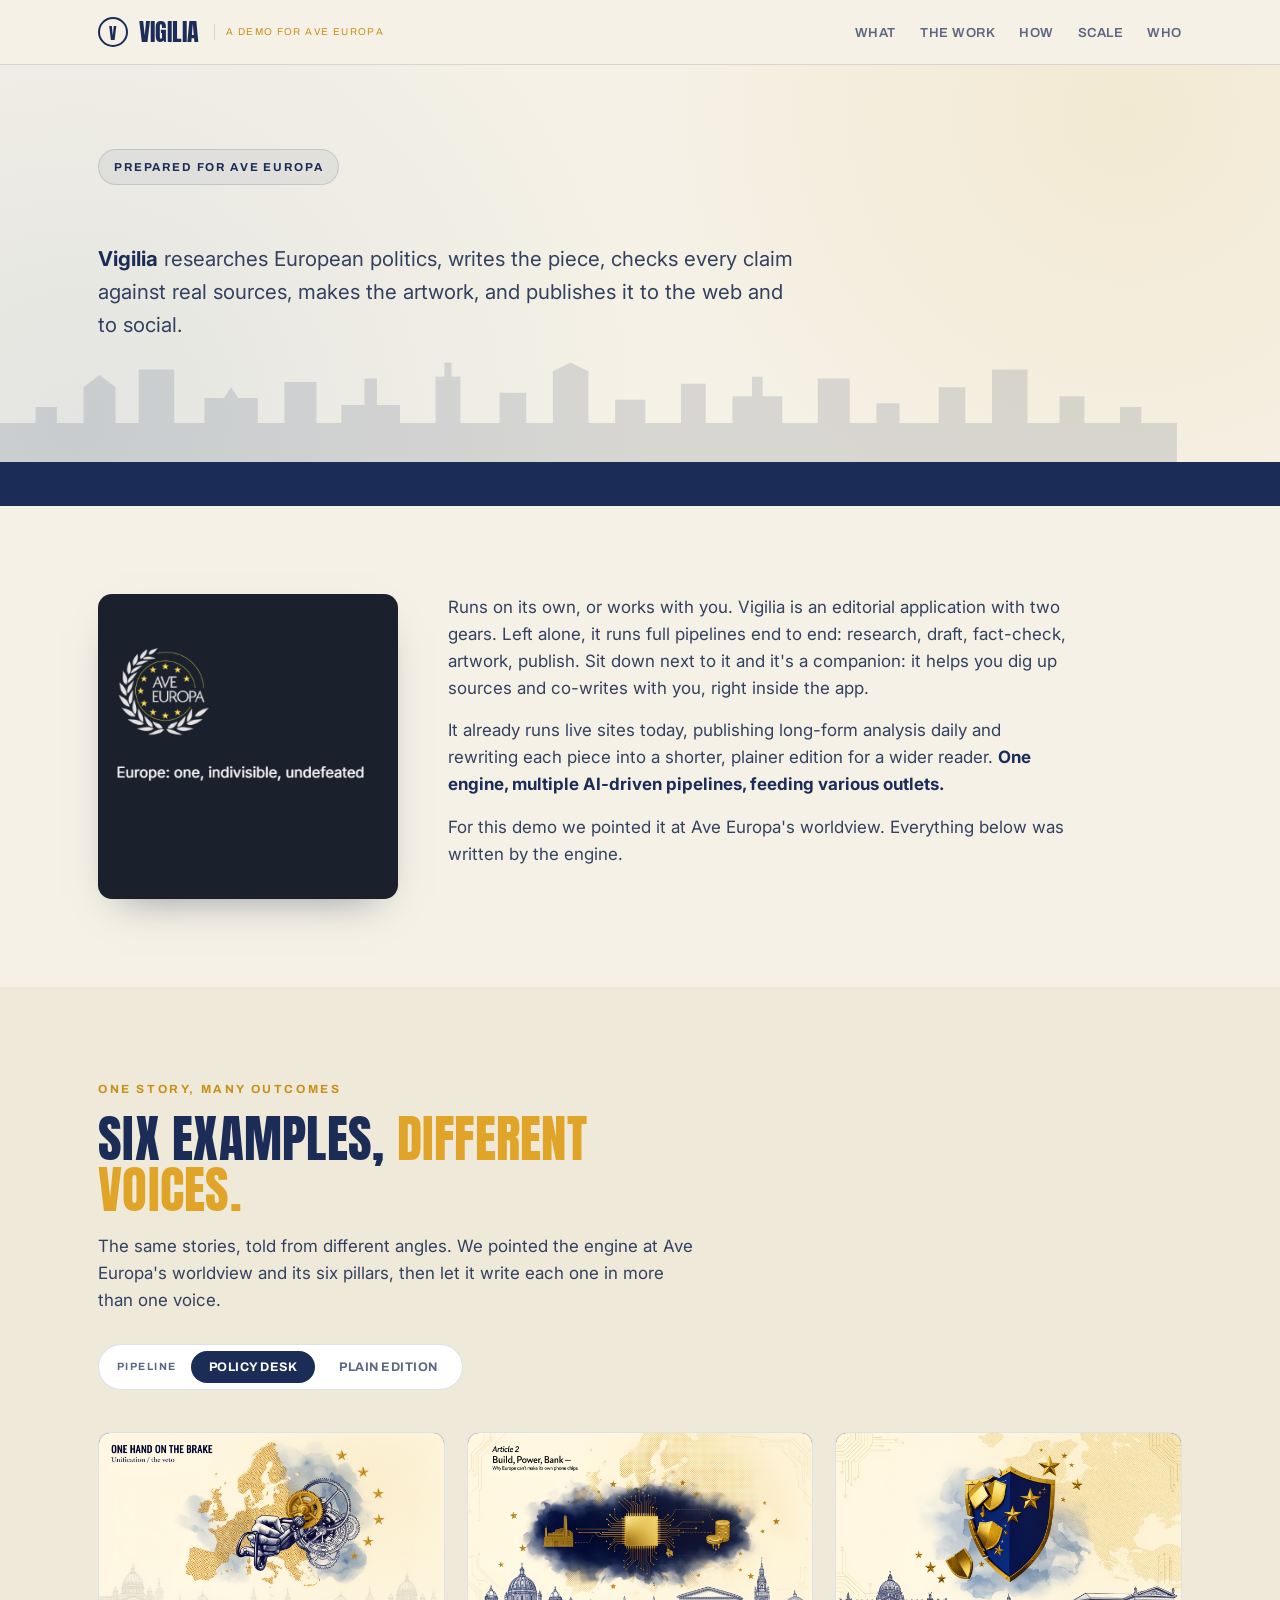
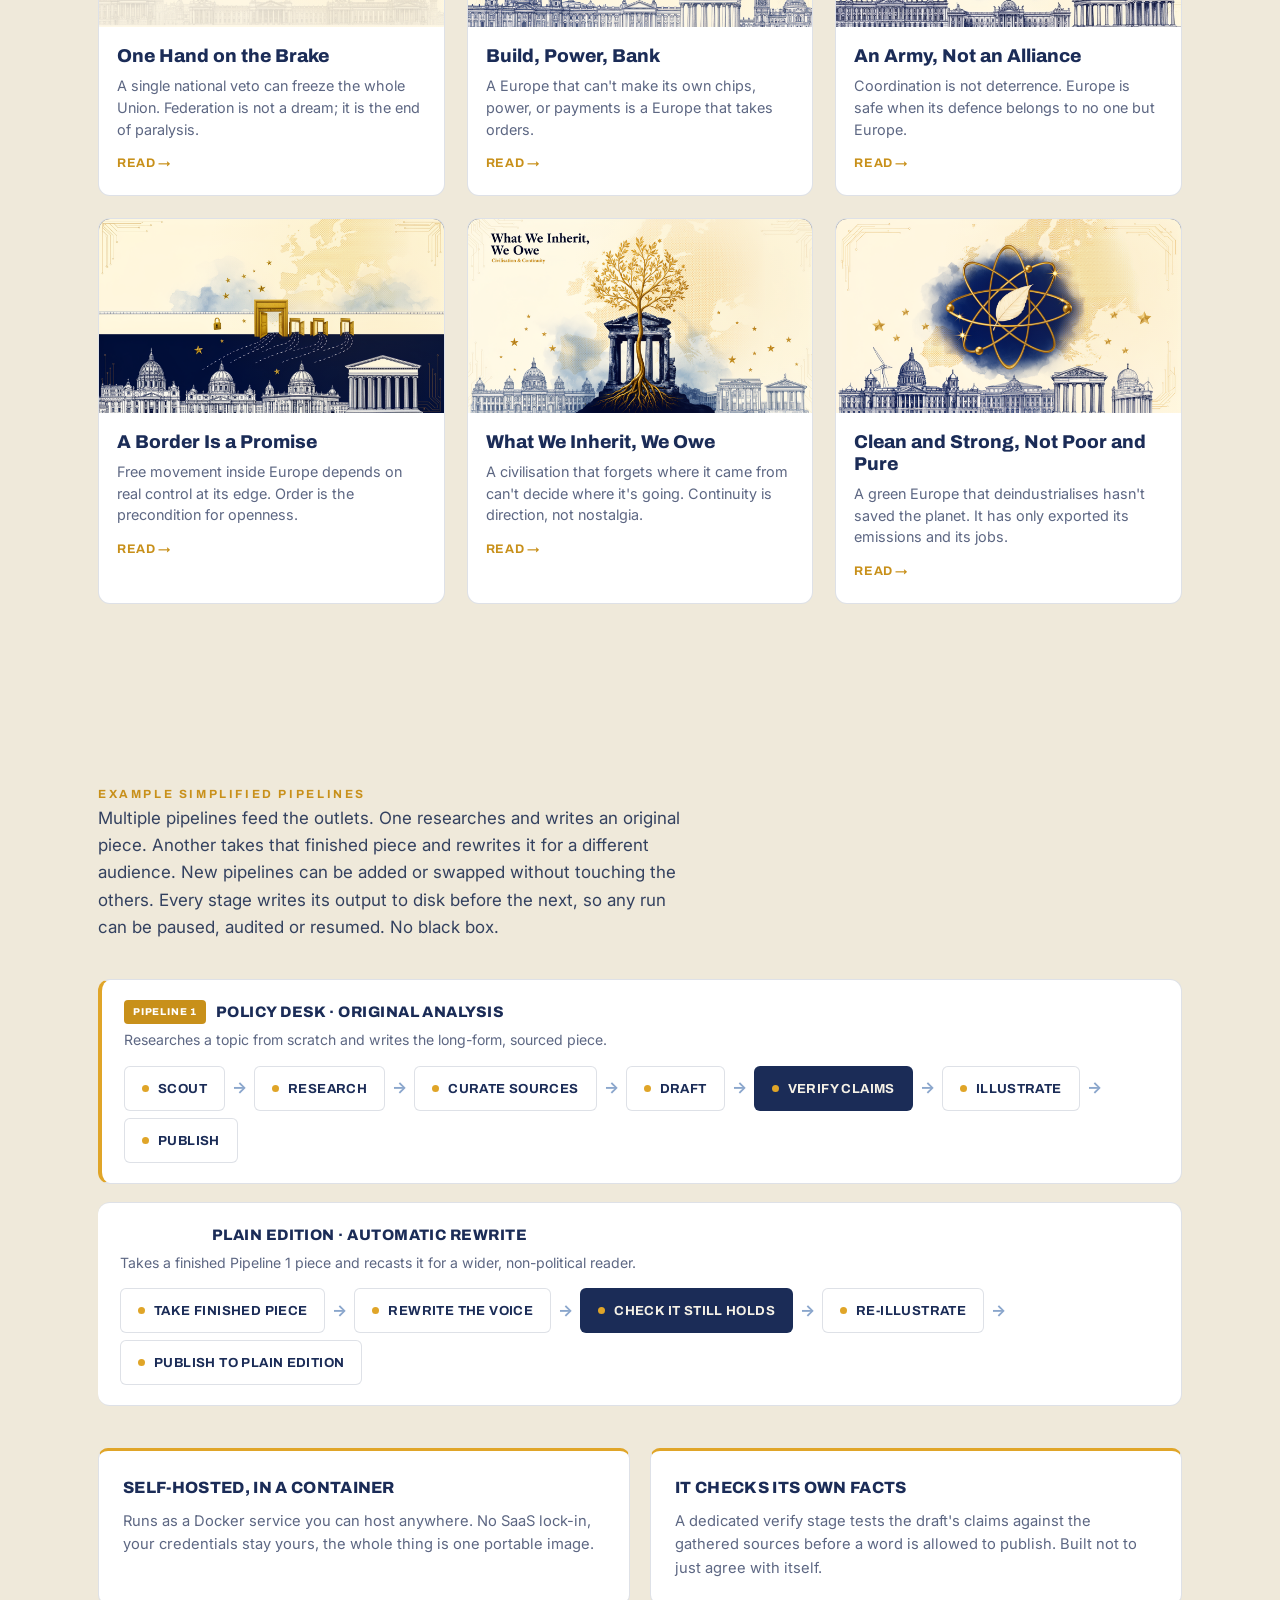
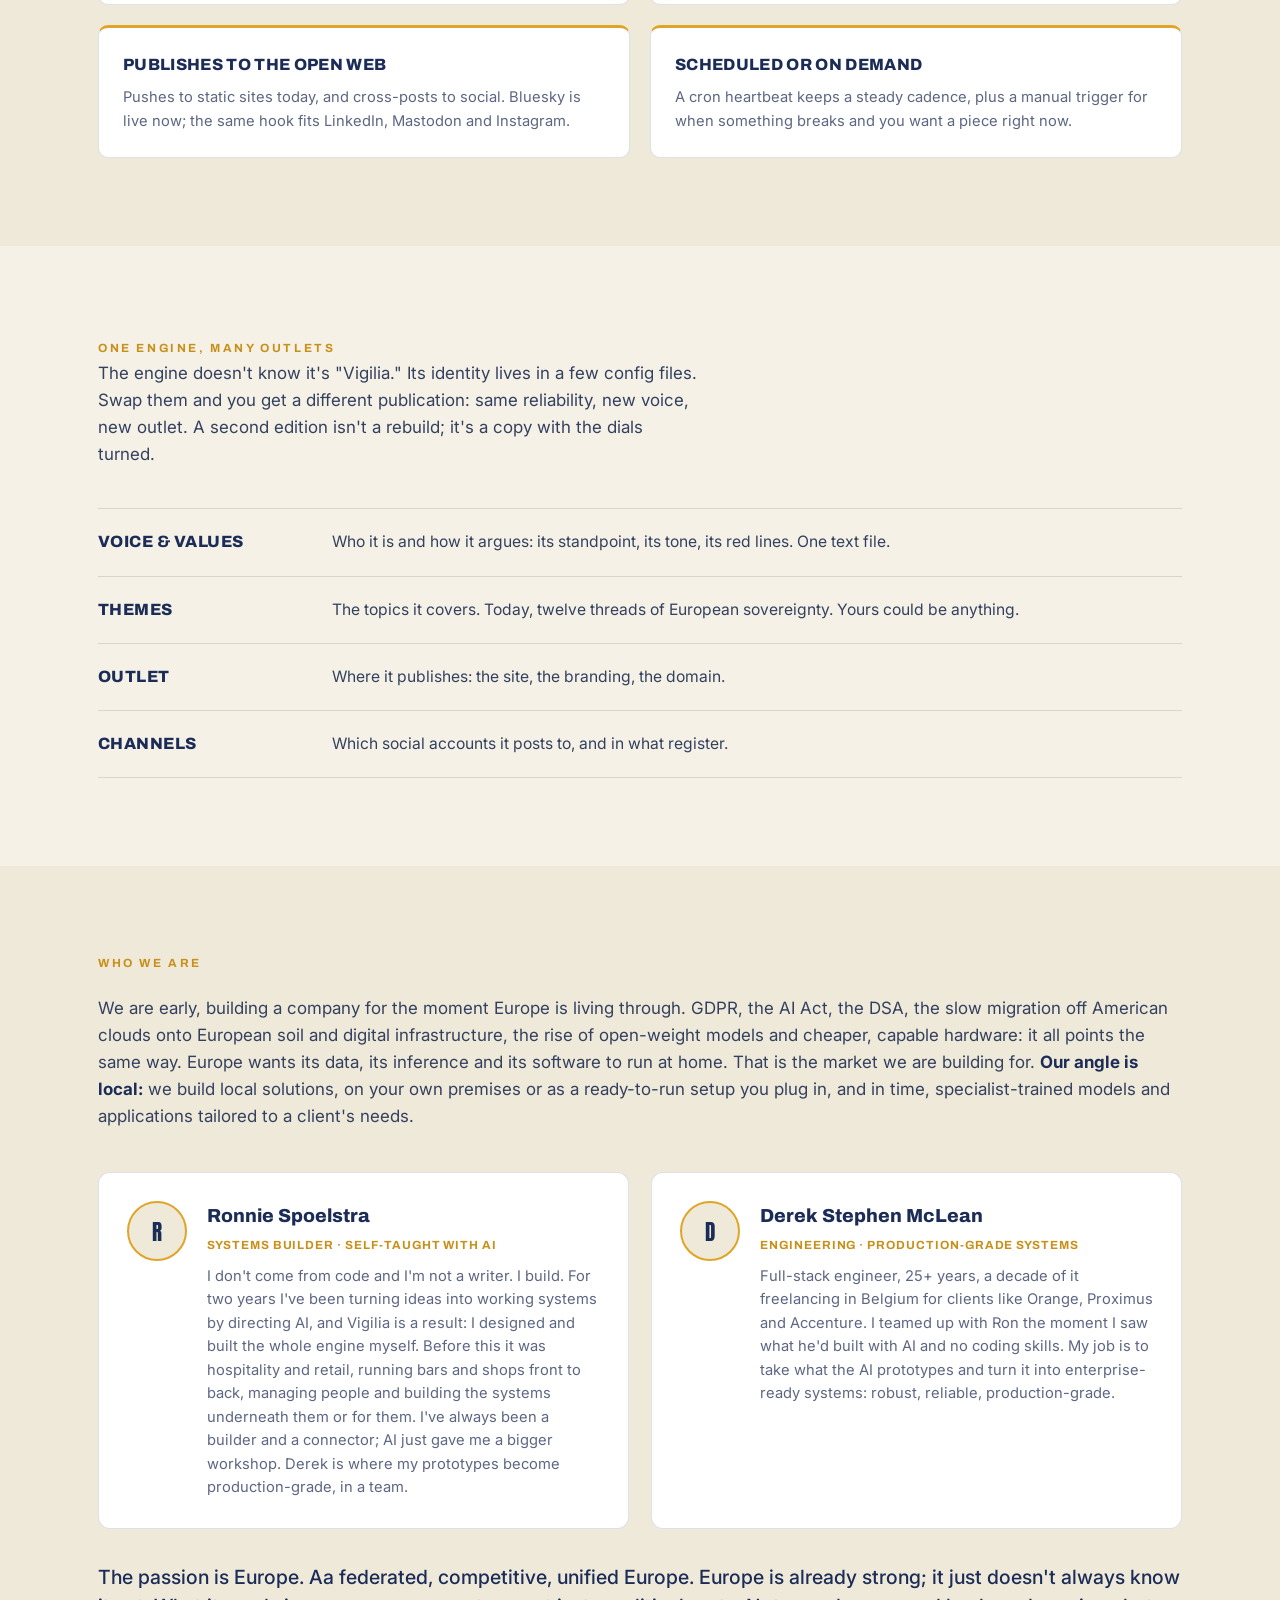
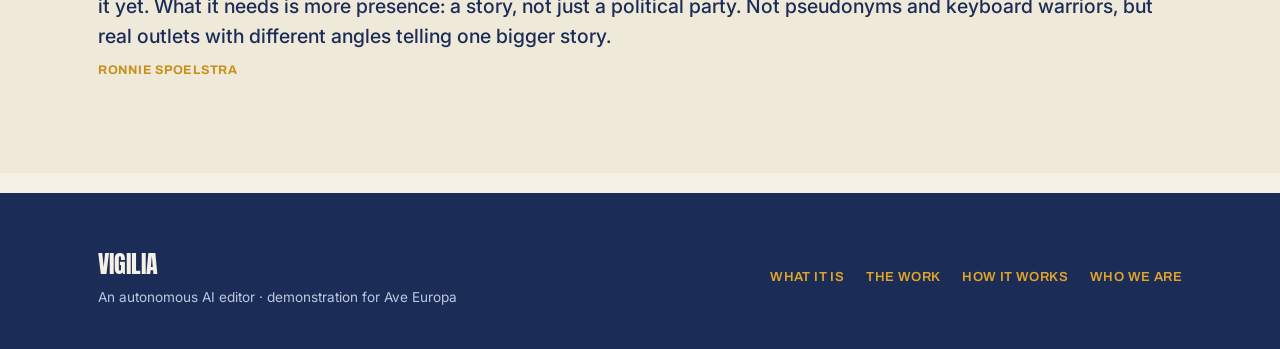
==== index.html @ d676be80 "Add Vigilia demo site for Ave Europa Static showcase: landing page plus 12 article pages (Policy and" ====
<!DOCTYPE html>
<html lang="en">
<head>
<meta charset="UTF-8" />
<meta name="viewport" content="width=device-width, initial-scale=1.0" />
<title>Vigilia · an AI editor that checks itself · for Ave Europa</title>
<meta name="description" content="Vigilia is an autonomous AI editor: it researches, verifies its facts against real sources, writes, illustrates and publishes, every day, without a hand on the wheel. A demonstration for Ave Europa." />
<link rel="preconnect" href="https://fonts.googleapis.com">
<link rel="preconnect" href="https://fonts.gstatic.com" crossorigin>
<link href="https://fonts.googleapis.com/css2?family=Anton&family=Archivo:wght@500;600;700;800;900&family=Inter:wght@400;500;600;700&display=swap" rel="stylesheet">
<style>
  :root{
    --cream:#f5f1e6;
    --cream-2:#efe9da;
    --navy:#1b2c57;        /* Ave deep blue */
    --navy-2:#142244;
    --gold:#e0a528;        /* Ave gold */
    --gold-2:#c8901a;
    --wash:#8aa6cc;        /* watercolour blue */
    --ink:#1b2c57;
    --muted:#5d6783;
    --line:rgba(27,44,87,.14);
    --display:"Anton","Arial Narrow",Impact,sans-serif;
    --cond:"Archivo",-apple-system,"Segoe UI",sans-serif;
    --sans:"Inter",-apple-system,BlinkMacSystemFont,"Segoe UI",Roboto,Arial,sans-serif;
  }
  *{box-sizing:border-box;margin:0;padding:0}
  html{scroll-behavior:smooth}
  body{font-family:var(--sans);color:var(--ink);background:var(--cream);line-height:1.6;-webkit-font-smoothing:antialiased;overflow-x:hidden}
  a{color:inherit}
  .wrap{max-width:1140px;margin:0 auto;padding:0 28px}
  .muted{color:var(--muted)}
  .gold{color:var(--gold)}
  .eyebrow{font-family:var(--cond);font-weight:700;font-size:.74rem;letter-spacing:.22em;text-transform:uppercase;color:var(--gold-2)}
  .disp{font-family:var(--display);text-transform:uppercase;letter-spacing:.005em;font-weight:400;line-height:.95}

  /* star bullet */
  .star{display:inline-block;width:1em;height:1em;color:var(--gold)}

  /* ---------- top bar ---------- */
  header.bar{position:sticky;top:0;z-index:50;background:rgba(245,241,230,.9);backdrop-filter:blur(8px);border-bottom:1px solid var(--line)}
  .bar .wrap{display:flex;align-items:center;justify-content:space-between;height:64px}
  .brand{display:flex;align-items:center;gap:11px}
  .brand .mark{width:30px;height:30px;border-radius:50%;border:2px solid var(--navy);display:grid;place-items:center;color:var(--navy);font-family:var(--display);font-size:1rem;padding-top:2px}
  .brand .name{font-family:var(--display);font-size:1.5rem;color:var(--navy);line-height:1}
  .brand .for{font-family:var(--cond);font-size:.62rem;letter-spacing:.14em;text-transform:uppercase;color:var(--gold-2);border-left:1px solid var(--line);padding-left:11px;margin-left:4px}
  .bar nav{display:flex;gap:24px;font-family:var(--cond);font-weight:600;font-size:.82rem;letter-spacing:.04em;text-transform:uppercase}
  .bar nav a{color:var(--navy);opacity:.7;text-decoration:none}
  .bar nav a:hover{opacity:1;color:var(--gold-2)}
  @media(max-width:760px){.bar nav{display:none}}

  /* ---------- hero ---------- */
  .hero{position:relative;overflow:hidden;background:
     radial-gradient(circle at 88% 12%,rgba(224,165,40,.10),transparent 40%),
     radial-gradient(circle at 6% 90%,rgba(138,166,204,.16),transparent 46%),
     var(--cream)}
  .hero .wrap{position:relative;z-index:3;padding:84px 28px 120px}
  .hero .kicker{display:inline-flex;align-items:center;gap:10px;font-family:var(--cond);font-weight:700;font-size:.72rem;letter-spacing:.16em;text-transform:uppercase;color:var(--navy);background:rgba(27,44,87,.06);border:1px solid var(--line);padding:8px 15px;border-radius:100px;margin-bottom:30px}
  .hero h1{font-family:var(--display);text-transform:uppercase;font-size:clamp(2.9rem,8vw,6rem);line-height:.92;color:var(--navy);max-width:15ch}
  .hero h1 .hl{color:var(--gold);position:relative}
  .hero .sub{margin-top:28px;font-size:clamp(1.05rem,1.7vw,1.28rem);max-width:54ch;color:#33415f;font-weight:400}
  .hero .sub b{font-weight:700;color:var(--navy)}
  .hero .cta{margin-top:36px;display:flex;gap:14px;flex-wrap:wrap}
  /* hero logo split */
  .herogrid{display:grid;grid-template-columns:300px 1fr;gap:50px;align-items:center}
  .herologo{background:var(--navy-2);border-radius:18px;padding:40px;display:grid;place-items:center;min-height:240px;box-shadow:0 18px 40px -22px rgba(20,34,68,.55)}
  .herologo img{width:200px;max-width:100%;height:auto;display:block}
  .herologo.noimg img{display:none}
  .herologo.noimg::after{content:"Drop the Ave logo at images/ave-europa-logo.png";color:#8aa6cc;font-family:var(--cond);font-weight:600;font-size:.78rem;text-align:center;line-height:1.5}
  @media(max-width:820px){
    .herogrid{grid-template-columns:1fr;gap:28px;justify-items:start}
    .herologo{width:100%;max-width:260px;min-height:auto;padding:30px}
    .hero .wrap{padding:50px 28px 84px}
  }
  @media(max-width:760px){section.block{padding:60px 0}}
  .btn{display:inline-flex;align-items:center;gap:9px;padding:14px 24px;border-radius:6px;font-family:var(--cond);font-weight:700;letter-spacing:.03em;text-transform:uppercase;font-size:.84rem;text-decoration:none;transition:transform .15s ease,box-shadow .15s ease}
  .btn:hover{transform:translateY(-2px)}
  .btn.primary{background:var(--navy);color:var(--cream);box-shadow:0 12px 28px -12px rgba(27,44,87,.6)}
  .btn.gold{background:var(--gold);color:var(--navy);box-shadow:0 12px 28px -12px rgba(224,165,40,.7)}

  /* hero decorative stars */
  .stars{position:absolute;top:90px;right:6%;z-index:2;width:min(40vw,420px);opacity:.9;pointer-events:none}
  @media(max-width:760px){.stars{opacity:.35;top:auto;bottom:120px;right:-10%}}
  /* skyline strip */
  .skyline{position:absolute;left:0;right:0;bottom:0;z-index:1;width:100%;height:140px;color:var(--navy);opacity:.13}
  .skyline svg{width:100%;height:100%}

  /* ---------- stat ribbon ---------- */
  .ribbon{background:var(--navy);color:var(--cream)}
  .ribbon .wrap{display:grid;grid-template-columns:repeat(5,1fr);gap:8px;padding:32px 28px}
  .stat .n{font-family:var(--display);font-size:clamp(2rem,4.4vw,3rem);color:var(--gold);line-height:1}
  .stat .l{font-family:var(--cond);font-weight:600;font-size:.74rem;letter-spacing:.05em;text-transform:uppercase;color:#bcc8e0;margin-top:8px}
  @media(max-width:760px){.ribbon .wrap{grid-template-columns:repeat(2,1fr);gap:24px 8px}}

  /* ---------- sections ---------- */
  section.block{padding:88px 0}
  .alt{background:var(--cream-2)}
  .lead{max-width:60ch}
  .lead h2{font-family:var(--display);text-transform:uppercase;font-size:clamp(2.1rem,4.4vw,3.2rem);line-height:.98;color:var(--navy);margin:14px 0 18px}
  .lead h2 .hl{color:var(--gold)}
  .lead p{font-size:1.06rem;color:#33415f}
  .lead p + p{margin-top:15px}
  .lead b{color:var(--navy)}
  /* what-it-is logo split */
  .whatgrid{display:grid;grid-template-columns:300px 1fr;gap:50px;align-items:start}
  .whatgrid .lead{max-width:62ch}
  .whatlogo img{width:100%;max-width:300px;border-radius:14px;display:block;box-shadow:0 18px 40px -22px rgba(20,34,68,.5)}
  @media(max-width:820px){
    .whatgrid{grid-template-columns:1fr;gap:30px}
    .whatlogo img{max-width:240px}
  }

  /* ---------- gallery ---------- */
  .grid{display:grid;grid-template-columns:repeat(3,1fr);gap:22px;margin-top:42px}
  @media(max-width:880px){.grid{grid-template-columns:repeat(2,1fr)}}
  @media(max-width:560px){.grid{grid-template-columns:1fr}}
  .card{background:#fff;border:1px solid var(--line);border-radius:12px;overflow:hidden;text-decoration:none;color:inherit;display:flex;flex-direction:column;transition:transform .18s ease,box-shadow .18s ease}
  .card:hover{transform:translateY(-4px);box-shadow:0 20px 42px -24px rgba(27,44,87,.55)}
  .card .ph{aspect-ratio:16/9;background:var(--navy) center/cover no-repeat;position:relative}
  .card .tag{position:absolute;left:12px;top:12px;background:var(--navy);color:var(--gold);font-family:var(--cond);font-size:.64rem;letter-spacing:.1em;text-transform:uppercase;font-weight:700;padding:5px 10px;border-radius:4px;border:1px solid rgba(224,165,40,.4)}
  .card .ph .num{position:absolute;right:16px;bottom:0;font-family:var(--display);font-size:4rem;line-height:1;color:rgba(224,165,40,.20)}
  .card .ph::after{content:"";position:absolute;inset:0;background:radial-gradient(circle at 78% 30%,rgba(224,165,40,.10),transparent 55%)}
  .card .body{padding:18px 18px 20px}
  .card h3{font-family:var(--cond);font-weight:800;font-size:1.16rem;line-height:1.2;margin-bottom:8px;color:var(--navy)}
  .card p{font-size:.9rem;color:var(--muted);line-height:1.5}
  .card .readlink{display:inline-block;margin-top:14px;font-family:var(--cond);font-weight:700;font-size:.78rem;letter-spacing:.05em;text-transform:uppercase;color:var(--gold-2)}
  .card:hover .readlink{color:var(--navy)}
  /* gallery mode switch */
  .modeswitch{display:inline-flex;align-items:center;gap:6px;margin-top:30px;background:#fff;border:1px solid var(--line);border-radius:100px;padding:6px}
  .modeswitch .ms-label{font-family:var(--cond);font-weight:700;font-size:.66rem;letter-spacing:.14em;text-transform:uppercase;color:var(--muted);padding:0 8px 0 12px}
  .ms-btn{border:none;background:none;cursor:pointer;padding:9px 18px;border-radius:100px;font-family:var(--cond);font-weight:700;font-size:.78rem;letter-spacing:.04em;text-transform:uppercase;color:var(--muted);transition:all .15s ease}
  .ms-btn.active{background:var(--navy);color:#fff}
  .ms-btn[data-mode="youth"].active{background:var(--blue);color:#fff}
  /* youth accent applied to cards when toggled */
  .grid.youth-mode .card .tag{background:var(--blue);color:#fff;border-color:rgba(255,255,255,.35)}
  .grid.youth-mode .card .readlink{color:var(--blue)}
  .grid.youth-mode .card .ph .num{color:rgba(43,95,179,.24)}
  .grid.youth-mode .card .ph::after{background:radial-gradient(circle at 78% 30%,rgba(43,95,179,.22),transparent 55%)}
  /* two-pipeline diagram */
  .pipes{margin-top:38px;display:grid;gap:18px}
  .prow{background:#fff;border:1px solid var(--line);border-radius:12px;padding:20px 22px}
  .prow.p1row{border-left:4px solid var(--gold)}
  .prow.p2row{border-left:4px solid var(--blue)}
  .prow .ptitle{font-family:var(--cond);font-weight:800;text-transform:uppercase;letter-spacing:.03em;font-size:.95rem;color:var(--navy);margin-bottom:5px;display:flex;align-items:center;gap:10px;flex-wrap:wrap}
  .prow .ptitle .pbadge{font-size:.62rem;letter-spacing:.08em;padding:4px 9px;border-radius:4px;color:#fff}
  .prow.p1row .pbadge{background:var(--gold-2)}
  .prow.p2row .pbadge{background:var(--blue)}
  .prow .pdesc{font-size:.88rem;color:var(--muted);margin-bottom:14px}
  .prow .pflow{display:flex;flex-wrap:wrap;gap:7px;align-items:center}

  /* ---------- voice swap ---------- */
  .swap{display:grid;grid-template-columns:1fr 1fr;margin-top:42px;border:1px solid var(--line);border-radius:14px;overflow:hidden}
  @media(max-width:760px){.swap{grid-template-columns:1fr}}
  .panel{padding:34px 30px}
  .panel.p1{background:var(--navy);color:#e7ecf7}
  .panel.p2{background:#fff}
  .panel .badge{display:inline-block;font-family:var(--cond);font-weight:700;font-size:.68rem;letter-spacing:.12em;text-transform:uppercase;padding:5px 11px;border-radius:4px;margin-bottom:16px}
  .panel.p1 .badge{background:var(--gold);color:var(--navy)}
  .panel.p2 .badge{background:var(--navy);color:var(--gold)}
  .panel h4{font-family:var(--cond);font-weight:800;font-size:1.3rem;line-height:1.15;margin-bottom:14px}
  .panel.p1 h4{color:#fff}
  .panel.p2 h4{color:var(--navy)}
  .panel .ex{font-size:.96rem;line-height:1.62}
  .panel.p2 .ex{color:#33415f}
  .swap-note{text-align:center;margin-top:18px;font-family:var(--cond);font-weight:600;font-size:.95rem;color:var(--muted)}
  .swap-note b{color:var(--navy)}

  /* ---------- pipeline + tech ---------- */
  .pipe{display:flex;flex-wrap:wrap;gap:9px;margin-top:38px;align-items:center}
  .step{display:flex;align-items:center;gap:9px;background:#fff;border:1px solid var(--line);border-radius:6px;padding:11px 17px;font-family:var(--cond);font-weight:700;font-size:.82rem;letter-spacing:.03em;text-transform:uppercase;color:var(--navy)}
  .step .dot{width:7px;height:7px;border-radius:50%;background:var(--gold)}
  .step.key{background:var(--navy);color:var(--cream)}
  .step.key .dot{background:var(--gold)}
  .arrow{color:var(--wash);font-weight:700}
  .techgrid{display:grid;grid-template-columns:repeat(2,1fr);gap:20px;margin-top:42px}
  @media(max-width:760px){.techgrid{grid-template-columns:1fr}}
  .tech{background:#fff;border:1px solid var(--line);border-radius:10px;padding:24px;border-top:3px solid var(--gold)}
  .tech h4{font-family:var(--cond);font-weight:800;font-size:1.02rem;margin-bottom:8px;color:var(--navy);text-transform:uppercase;letter-spacing:.02em}
  .tech p{font-size:.92rem;color:var(--muted)}

  /* ---------- scalability ---------- */
  .scale-rows{margin-top:40px;border-top:1px solid var(--line)}
  .srow{display:grid;grid-template-columns:210px 1fr;gap:24px;padding:20px 0;border-bottom:1px solid var(--line);align-items:baseline}
  @media(max-width:640px){.srow{grid-template-columns:1fr;gap:5px}}
  .srow .k{font-family:var(--cond);font-weight:800;text-transform:uppercase;letter-spacing:.03em;font-size:1.02rem;color:var(--navy)}
  .srow .v{color:#33415f;font-size:.98rem}
  .imagine{margin-top:46px;background:var(--navy);color:var(--cream);border-radius:14px;padding:48px 42px;position:relative;overflow:hidden}
  .imagine .stars2{position:absolute;right:30px;top:28px;opacity:.5}
  .imagine .eyebrow{color:var(--gold)}
  .imagine h3{font-family:var(--display);text-transform:uppercase;font-size:clamp(1.7rem,3.4vw,2.5rem);line-height:.98;margin:12px 0 16px;max-width:20ch;position:relative;z-index:2}
  .imagine h3 .hl{color:var(--gold)}
  .imagine p{color:#cdd6ea;max-width:62ch;position:relative;z-index:2;font-size:1.04rem}

  /* ---------- team ---------- */
  .team{display:grid;grid-template-columns:1fr 1fr;gap:22px;margin-top:42px}
  @media(max-width:680px){.team{grid-template-columns:1fr}}
  .member{background:#fff;border:1px solid var(--line);border-radius:12px;padding:28px;display:flex;gap:20px;align-items:flex-start}
  .member .av{flex:0 0 60px;width:60px;height:60px;border-radius:50%;background:var(--cream-2);border:2px solid var(--gold);display:grid;place-items:center;font-family:var(--display);color:var(--navy);font-size:1.3rem;padding-top:3px}
  .member h4{font-family:var(--cond);font-weight:800;font-size:1.18rem;color:var(--navy)}
  .member .role{font-family:var(--cond);font-weight:700;font-size:.74rem;letter-spacing:.08em;text-transform:uppercase;color:var(--gold-2);margin:4px 0 10px}
  .member p{font-size:.92rem;color:var(--muted)}
  .member .langs{margin-top:12px;display:flex;flex-wrap:wrap;gap:6px}
  .member .langs span{font-family:var(--cond);font-weight:700;font-size:.62rem;letter-spacing:.08em;text-transform:uppercase;color:var(--gold-2);background:rgba(224,165,40,.12);border:1px solid rgba(224,165,40,.32);padding:3px 8px;border-radius:4px;cursor:default}
  .todo{outline:2px dashed var(--gold-2);outline-offset:4px;background:rgba(224,165,40,.08)}
  .todo-tag{display:inline-block;font-family:var(--cond);font-size:.64rem;font-weight:700;letter-spacing:.08em;text-transform:uppercase;color:#8a6d12;background:rgba(224,165,40,.28);padding:2px 8px;border-radius:4px;margin-bottom:8px}

  .vision{margin-top:46px;max-width:64ch}
  .vision h3{font-family:var(--cond);font-weight:800;text-transform:uppercase;letter-spacing:.02em;font-size:1.4rem;color:var(--navy);margin-bottom:14px}
  .vision p{color:#33415f;font-size:1.05rem}
  .vision p + p{margin-top:14px}
  .vision b{color:var(--navy)}
  .drive{margin:30px 0 0;padding:4px 0;max-width:none}
  .drive p{font-size:1.22rem;line-height:1.5;color:var(--navy);font-weight:500}
  .drive cite{display:block;margin-top:10px;font-family:var(--cond);font-weight:700;font-size:.78rem;letter-spacing:.06em;text-transform:uppercase;color:var(--gold-2);font-style:normal}

  /* ---------- footer ---------- */
  footer{background:var(--navy);color:#bcc8e0;padding:52px 0 40px;margin-top:20px}
  footer .wrap{display:flex;justify-content:space-between;flex-wrap:wrap;gap:20px;align-items:center}
  footer a{color:var(--gold);text-decoration:none}
  footer .links{display:flex;gap:22px;font-family:var(--cond);font-weight:600;font-size:.82rem;text-transform:uppercase;letter-spacing:.03em;flex-wrap:wrap}
  footer .name{font-family:var(--display);font-size:1.5rem;color:var(--cream)}

  .reveal{opacity:0;transform:translateY(22px);transition:opacity .7s ease,transform .7s ease}
  .reveal.in{opacity:1;transform:none}
</style>
</head>
<body>

<header class="bar">
  <div class="wrap">
    <div class="brand">
      <span class="mark">V</span>
      <span class="name">VIGILIA</span>
      <span class="for">A demo for Ave Europa</span>
    </div>
    <nav>
      <a href="#what">What</a>
      <a href="#proof">The work</a>
      <a href="#how">How</a>
      <a href="#scale">Scale</a>
      <a href="#team">Who</a>
    </nav>
  </div>
</header>

<!-- HERO -->
<section class="hero">
  <div class="wrap">
    <span class="kicker">Prepared for Ave Europa</span>
    <p class="sub"><b>Vigilia</b> researches European politics, writes the piece, checks every claim against real sources, makes the artwork, and publishes it to the web and to social.</p>
  </div>

  <!-- faint skyline -->
  <div class="skyline" aria-hidden="true">
    <svg viewBox="0 0 1440 140" preserveAspectRatio="xMidYMax meet" fill="currentColor">
      <path d="M0 140 V96 h40 v-18 h24 v18 h30 v-40 l18-14 18 14 v40 h26 v-60 h40 v60 h34 v-28 h22 l8-12 8 12 h22 v28 h30 v-46 h36 v46 h28 v-20 h26 v-30 h14 v30 h26 v20 h40 v-52 h10 v-16 h8 v16 h10 v52 h44 v-34 h30 v34 h30 v-58 l20-10 20 10 v58 h30 v-26 h34 v26 h40 v-44 h28 v44 h30 v-30 h22 v-22 h12 v22 h22 v30 h40 v-50 h36 v50 h30 v-22 h26 v22 h44 v-40 h30 v40 h30 v-60 h40 v60 h36 v-30 h28 v30 h40 v-18 h24 v18 h40 V140 Z"/>
    </svg>
  </div>
</section>

<!-- STAT RIBBON -->
<div class="ribbon">
  <div class="wrap" style="padding:22px 28px"></div>
</div>

<!-- WHAT -->
<section class="block" id="what">
  <div class="wrap whatgrid reveal">
    <div class="whatlogo"><img src="images/avelogo.png" alt="Ave Europa: one, indivisible, undefeated"></div>
    <div class="lead">
      <p>Runs on its own, or works with you. Vigilia is an editorial application with two gears. Left alone, it runs full pipelines end to end: research, draft, fact-check, artwork, publish. Sit down next to it and it's a companion: it helps you dig up sources and co-writes with you, right inside the app.</p>
      <p>It already runs live sites today, publishing long-form analysis daily and rewriting each piece into a shorter, plainer edition for a wider reader. <b>One engine, multiple AI-driven pipelines, feeding various outlets.</b></p>
      <p>For this demo we pointed it at Ave Europa's worldview. Everything below was written by the engine.</p>
    </div>
  </div>
</section>

<!-- PROOF -->
<section class="block alt" id="proof">
  <div class="wrap">
    <div class="lead reveal">
      <span class="eyebrow">One story, many outcomes</span>
      <h2 class="disp">Six examples, <span class="hl">different voices.</span></h2>
      <p>The same stories, told from different angles. We pointed the engine at Ave Europa's worldview and its six pillars, then let it write each one in more than one voice.</p>
    </div>
    <div class="modeswitch reveal">
      <span class="ms-label">Pipeline</span>
      <button class="ms-btn active" data-mode="policy" type="button">Policy desk</button>
      <button class="ms-btn" data-mode="youth" type="button">Plain edition</button>
    </div>
    <div class="grid" id="gallery">
      <a class="card reveal" href="articles/one-hand-on-the-brake.html"
         data-p-href="articles/one-hand-on-the-brake.html" data-y-href="articles/one-hand-on-the-brake-youth.html"
         data-p-img="images/p1/one-hand-on-the-brake.png" data-y-img="images/P2/one-hand-on-the-brake-youth.png"
         data-p-title="One Hand on the Brake" data-y-title="How one country can freeze the whole of Europe"
         data-p-sum="A single national veto can freeze the whole Union. Federation is not a dream; it is the end of paralysis."
         data-y-sum="One stubborn government can stop the other twenty-six. Here's why it quietly decides your future.">
        <div class="ph" style="background-image:url('images/p1/one-hand-on-the-brake.png')"></div>
        <div class="body"><h3>One Hand on the Brake</h3><p>A single national veto can freeze the whole Union. Federation is not a dream; it is the end of paralysis.</p><span class="readlink">Read →</span></div>
      </a>
      <a class="card reveal" href="articles/build-power-bank.html"
         data-p-href="articles/build-power-bank.html" data-y-href="articles/build-power-bank-youth.html"
         data-p-img="images/p1/build-power-bank.png" data-y-img="images/P2/build-power-bank-youth.png"
         data-p-title="Build, Power, Bank" data-y-title="Why Europe can't make its own phone chips"
         data-p-sum="A Europe that can't make its own chips, power, or payments is a Europe that takes orders."
         data-y-sum="The most advanced tech you use isn't built here. That's not a tech problem; it's a power problem.">
        <div class="ph" style="background-image:url('images/p1/build-power-bank.png')"></div>
        <div class="body"><h3>Build, Power, Bank</h3><p>A Europe that can't make its own chips, power, or payments is a Europe that takes orders.</p><span class="readlink">Read →</span></div>
      </a>
      <a class="card reveal" href="articles/an-army-not-an-alliance.html"
         data-p-href="articles/an-army-not-an-alliance.html" data-y-href="articles/an-army-not-an-alliance-youth.html"
         data-p-img="images/p1/an-army-not-an-alliance.png" data-y-img="images/P2/an-army-not-an-alliance-youth.png"
         data-p-title="An Army, Not an Alliance" data-y-title="Why Europe still waits for America to defend it"
         data-p-sum="Coordination is not deterrence. Europe is safe when its defence belongs to no one but Europe."
         data-y-sum="When war came back in 2022, Europe found out its safety wasn't really in its own hands.">
        <div class="ph" style="background-image:url('images/p1/an-army-not-an-alliance.png')"></div>
        <div class="body"><h3>An Army, Not an Alliance</h3><p>Coordination is not deterrence. Europe is safe when its defence belongs to no one but Europe.</p><span class="readlink">Read →</span></div>
      </a>
      <a class="card reveal" href="articles/a-border-is-a-promise.html"
         data-p-href="articles/a-border-is-a-promise.html" data-y-href="articles/a-border-is-a-promise-youth.html"
         data-p-img="images/p1/a-border-is-a-promise.png" data-y-img="images/P2/a-border-is-a-promise-youth.png"
         data-p-title="A Border Is a Promise" data-y-title="Why open borders need a strong front door"
         data-p-sum="Free movement inside Europe depends on real control at its edge. Order is the precondition for openness."
         data-y-sum="Travelling Europe without stopping is amazing. It only works if the outer edge is actually controlled.">
        <div class="ph" style="background-image:url('images/p1/a-border-is-a-promise.png')"></div>
        <div class="body"><h3>A Border Is a Promise</h3><p>Free movement inside Europe depends on real control at its edge. Order is the precondition for openness.</p><span class="readlink">Read →</span></div>
      </a>
      <a class="card reveal" href="articles/what-we-inherit-we-owe.html"
         data-p-href="articles/what-we-inherit-we-owe.html" data-y-href="articles/what-we-inherit-we-owe-youth.html"
         data-p-img="images/p1/what-we-inherit-we-owe.png" data-y-img="images/P2/what-we-inherit-we-owe-youth.png"
         data-p-title="What We Inherit, We Owe" data-y-title="Why your grandparents' language still matters"
         data-p-sum="A civilisation that forgets where it came from can't decide where it's going. Continuity is direction, not nostalgia."
         data-y-sum="You belong to your town, your country and Europe at once. None of them cancel the others out.">
        <div class="ph" style="background-image:url('images/p1/what-we-inherit-we-owe.png')"></div>
        <div class="body"><h3>What We Inherit, We Owe</h3><p>A civilisation that forgets where it came from can't decide where it's going. Continuity is direction, not nostalgia.</p><span class="readlink">Read →</span></div>
      </a>
      <a class="card reveal" href="articles/clean-and-strong.html"
         data-p-href="articles/clean-and-strong.html" data-y-href="articles/clean-and-strong-youth.html"
         data-p-img="images/p1/clean-and-strong.png" data-y-img="images/P2/clean-and-strong-youth.png"
         data-p-title="Clean and Strong, Not Poor and Pure" data-y-title="Why nuclear might actually be the green choice"
         data-p-sum="A green Europe that deindustrialises hasn't saved the planet. It has only exported its emissions and its jobs."
         data-y-sum="Shutting factories to &quot;go green&quot; can just move the pollution elsewhere. There's a smarter way.">
        <div class="ph" style="background-image:url('images/p1/clean-and-strong.png')"></div>
        <div class="body"><h3>Clean and Strong, Not Poor and Pure</h3><p>A green Europe that deindustrialises hasn't saved the planet. It has only exported its emissions and its jobs.</p><span class="readlink">Read →</span></div>
      </a>
    </div>
  </div>
</section>

<!-- HOW -->
<section class="block alt" id="how">
  <div class="wrap">
    <div class="lead reveal">
      <span class="eyebrow">Example simplified pipelines</span>
      <p>Multiple pipelines feed the outlets. One researches and writes an original piece. Another takes that finished piece and rewrites it for a different audience. New pipelines can be added or swapped without touching the others. Every stage writes its output to disk before the next, so any run can be paused, audited or resumed. No black box.</p>
    </div>
    <div class="pipes reveal">
      <div class="prow p1row">
        <div class="ptitle"><span class="pbadge">Pipeline 1</span> Policy desk · original analysis</div>
        <div class="pdesc">Researches a topic from scratch and writes the long-form, sourced piece.</div>
        <div class="pflow">
          <div class="step"><span class="dot"></span>Scout</div><span class="arrow">→</span>
          <div class="step"><span class="dot"></span>Research</div><span class="arrow">→</span>
          <div class="step"><span class="dot"></span>Curate sources</div><span class="arrow">→</span>
          <div class="step"><span class="dot"></span>Draft</div><span class="arrow">→</span>
          <div class="step key"><span class="dot"></span>Verify claims</div><span class="arrow">→</span>
          <div class="step"><span class="dot"></span>Illustrate</div><span class="arrow">→</span>
          <div class="step"><span class="dot"></span>Publish</div>
        </div>
      </div>
      <div class="prow p2row">
        <div class="ptitle"><span class="pbadge">Pipeline 2</span> Plain edition · automatic rewrite</div>
        <div class="pdesc">Takes a finished Pipeline 1 piece and recasts it for a wider, non-political reader.</div>
        <div class="pflow">
          <div class="step"><span class="dot"></span>Take finished piece</div><span class="arrow">→</span>
          <div class="step"><span class="dot"></span>Rewrite the voice</div><span class="arrow">→</span>
          <div class="step key"><span class="dot"></span>Check it still holds</div><span class="arrow">→</span>
          <div class="step"><span class="dot"></span>Re-illustrate</div><span class="arrow">→</span>
          <div class="step"><span class="dot"></span>Publish to plain edition</div>
        </div>
      </div>
    </div>
    <div class="techgrid">
      <div class="tech reveal"><h4>Self-hosted, in a container</h4><p>Runs as a Docker service you can host anywhere. No SaaS lock-in, your credentials stay yours, the whole thing is one portable image.</p></div>
      <div class="tech reveal"><h4>It checks its own facts</h4><p>A dedicated verify stage tests the draft's claims against the gathered sources before a word is allowed to publish. Built not to just agree with itself.</p></div>
      <div class="tech reveal"><h4>Publishes to the open web</h4><p>Pushes to static sites today, and cross-posts to social. Bluesky is live now; the same hook fits LinkedIn, Mastodon and Instagram.</p></div>
      <div class="tech reveal"><h4>Scheduled or on demand</h4><p>A cron heartbeat keeps a steady cadence, plus a manual trigger for when something breaks and you want a piece right now.</p></div>
    </div>
  </div>
</section>

<!-- SCALE -->
<section class="block" id="scale">
  <div class="wrap">
    <div class="lead reveal">
      <span class="eyebrow">One engine, many outlets</span>
      <p>The engine doesn't know it's "Vigilia." Its identity lives in a few config files. Swap them and you get a different publication: same reliability, new voice, new outlet. A second edition isn't a rebuild; it's a copy with the dials turned.</p>
    </div>
    <div class="scale-rows reveal">
      <div class="srow"><div class="k">Voice &amp; values</div><div class="v">Who it is and how it argues: its standpoint, its tone, its red lines. One text file.</div></div>
      <div class="srow"><div class="k">Themes</div><div class="v">The topics it covers. Today, twelve threads of European sovereignty. Yours could be anything.</div></div>
      <div class="srow"><div class="k">Outlet</div><div class="v">Where it publishes: the site, the branding, the domain.</div></div>
      <div class="srow"><div class="k">Channels</div><div class="v">Which social accounts it posts to, and in what register.</div></div>
    </div>
  </div>
</section>

<!-- TEAM -->
<section class="block alt" id="team">
  <div class="wrap">
    <span class="eyebrow reveal" style="display:block;margin-bottom:22px">Who we are</span>
    <div class="lead reveal" style="margin-bottom:42px;max-width:none">
      <p>We are early, building a company for the moment Europe is living through. GDPR, the AI Act, the DSA, the slow migration off American clouds onto European soil and digital infrastructure, the rise of open-weight models and cheaper, capable hardware: it all points the same way. Europe wants its data, its inference and its software to run at home. That is the market we are building for. <b>Our angle is local:</b> we build local solutions, on your own premises or as a ready-to-run setup you plug in, and in time, specialist-trained models and applications tailored to a client's needs.</p>
    </div>
    <div class="team reveal">
      <div class="member reveal">
        <div class="av">R</div>
        <div>
          <h4>Ronnie Spoelstra</h4>
          <div class="role">Systems builder · self-taught with AI</div>
          <p>I don't come from code and I'm not a writer. I build. For two years I've been turning ideas into working systems by directing AI, and Vigilia is a result: I designed and built the whole engine myself. Before this it was hospitality and retail, running bars and shops front to back, managing people and building the systems underneath them or for them. I've always been a builder and a connector; AI just gave me a bigger workshop. Derek is where my prototypes become production-grade, in a team.</p>
        </div>
      </div>
      <div class="member reveal">
        <div class="av">D</div>
        <div>
          <h4>Derek Stephen McLean</h4>
          <div class="role">Engineering · production-grade systems</div>
          <p>Full-stack engineer, 25+ years, a decade of it freelancing in Belgium for clients like Orange, Proximus and Accenture. I teamed up with Ron the moment I saw what he'd built with AI and no coding skills. My job is to take what the AI prototypes and turn it into enterprise-ready systems: robust, reliable, production-grade.</p>
        </div>
      </div>
    </div>

    <blockquote class="drive reveal">
      <p>The passion is Europe. Aa federated, competitive, unified Europe. Europe is already strong; it just doesn't always know it yet. What it needs is more presence: a story, not just a political party. Not pseudonyms and keyboard warriors, but real outlets with different angles telling one bigger story.</p>
      <cite>Ronnie Spoelstra</cite>
    </blockquote>
  </div>
</section>

<footer>
  <div class="wrap">
    <div>
      <div class="name">VIGILIA</div>
      <div style="font-size:.85rem;margin-top:4px">An autonomous AI editor · demonstration for Ave Europa</div>
    </div>
    <div class="links">
      <a href="#what">What it is</a>
      <a href="#proof">The work</a>
      <a href="#how">How it works</a>
      <a href="#team">Who we are</a>
    </div>
  </div>
</footer>

<script>
  const io = new IntersectionObserver((entries)=>{
    entries.forEach(e=>{ if(e.isIntersecting){ e.target.classList.add('in'); io.unobserve(e.target);} });
  },{threshold:.12});
  document.querySelectorAll('.reveal').forEach((el,i)=>{ el.style.transitionDelay=(i%3)*70+'ms'; io.observe(el); });

  // gallery Policy/Youth toggle
  const gallery=document.getElementById('gallery');
  document.querySelectorAll('.ms-btn').forEach(btn=>{
    btn.addEventListener('click',()=>{
      const mode=btn.dataset.mode, k=mode==='youth'?'y':'p';
      document.querySelectorAll('.ms-btn').forEach(b=>b.classList.toggle('active',b===btn));
      gallery.classList.toggle('youth-mode',mode==='youth');
      gallery.querySelectorAll('.card').forEach(card=>{
        card.setAttribute('href',card.dataset[k+'Href']);
        card.querySelector('h3').textContent=card.dataset[k+'Title'];
        card.querySelector('.body p').textContent=card.dataset[k+'Sum'];
        card.querySelector('.ph').style.backgroundImage="url('"+card.dataset[k+'Img']+"')";
      });
    });
  });
</script>
</body>
</html>
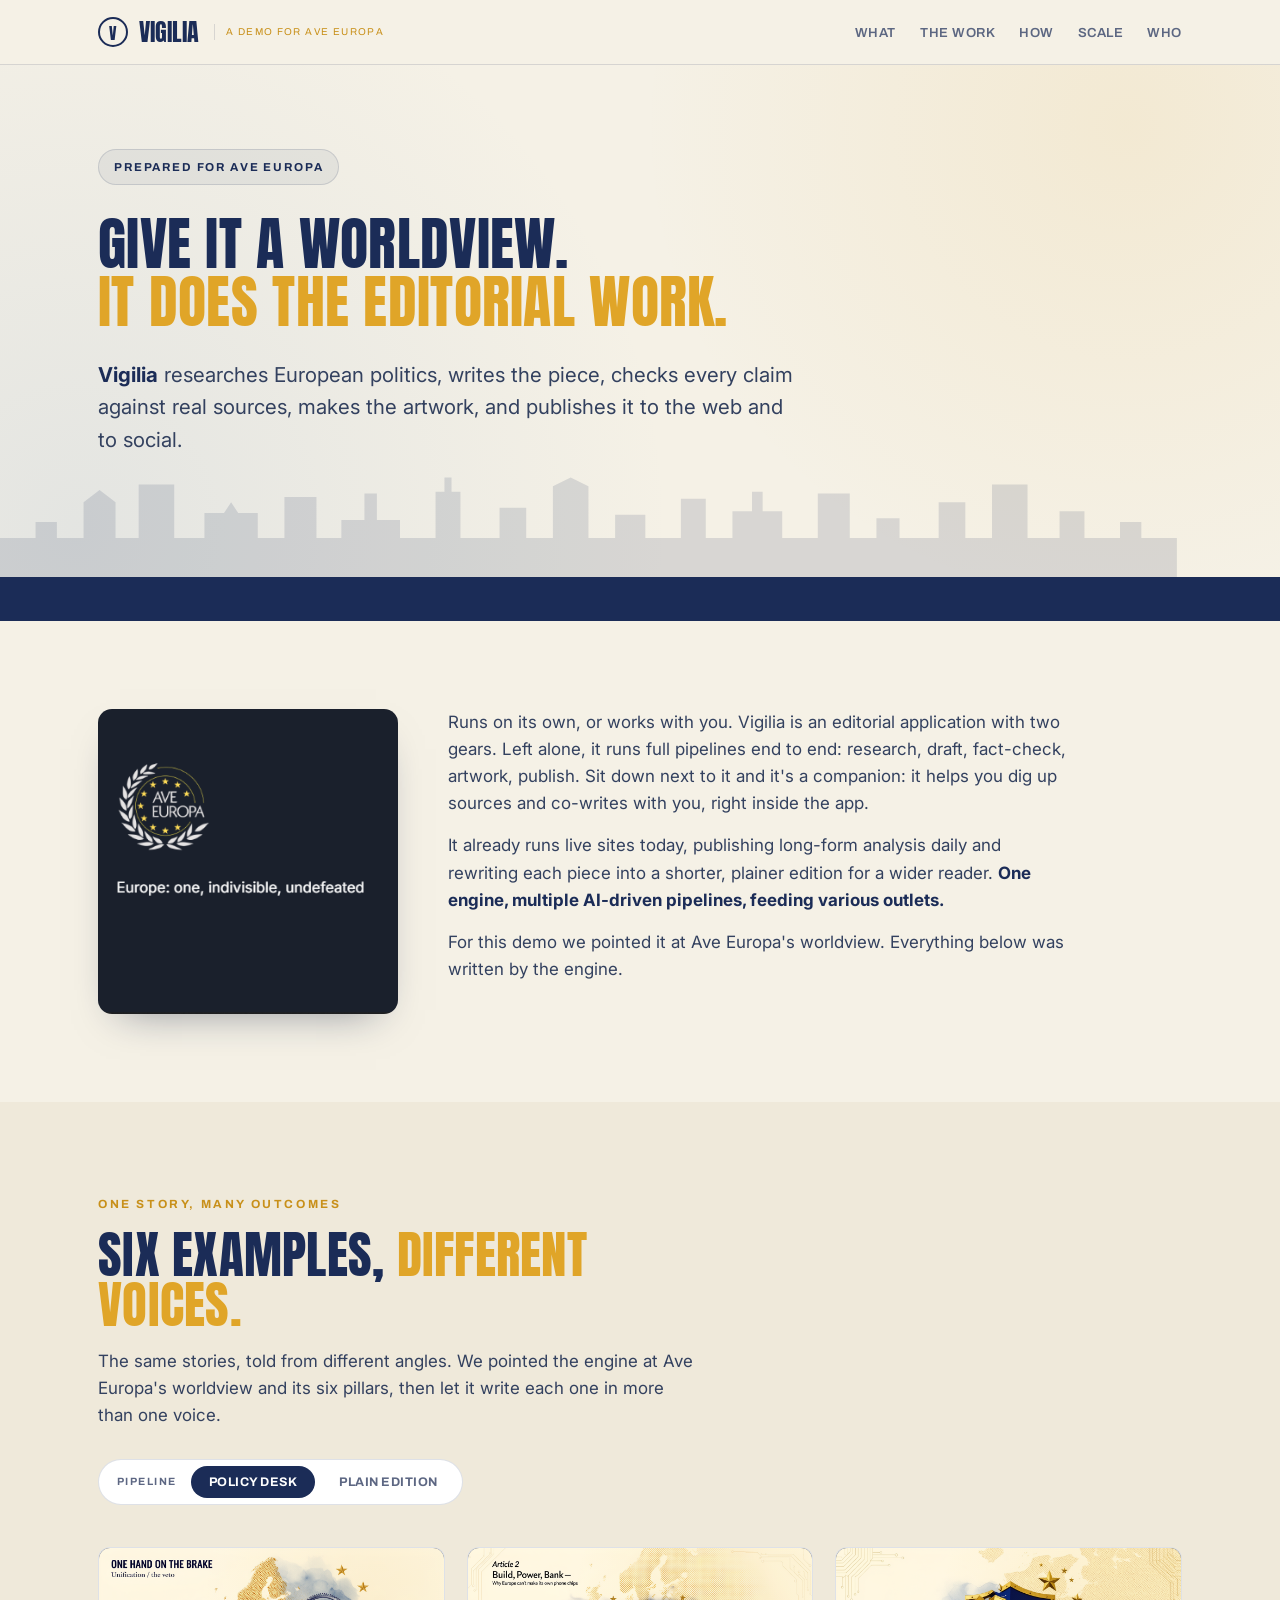
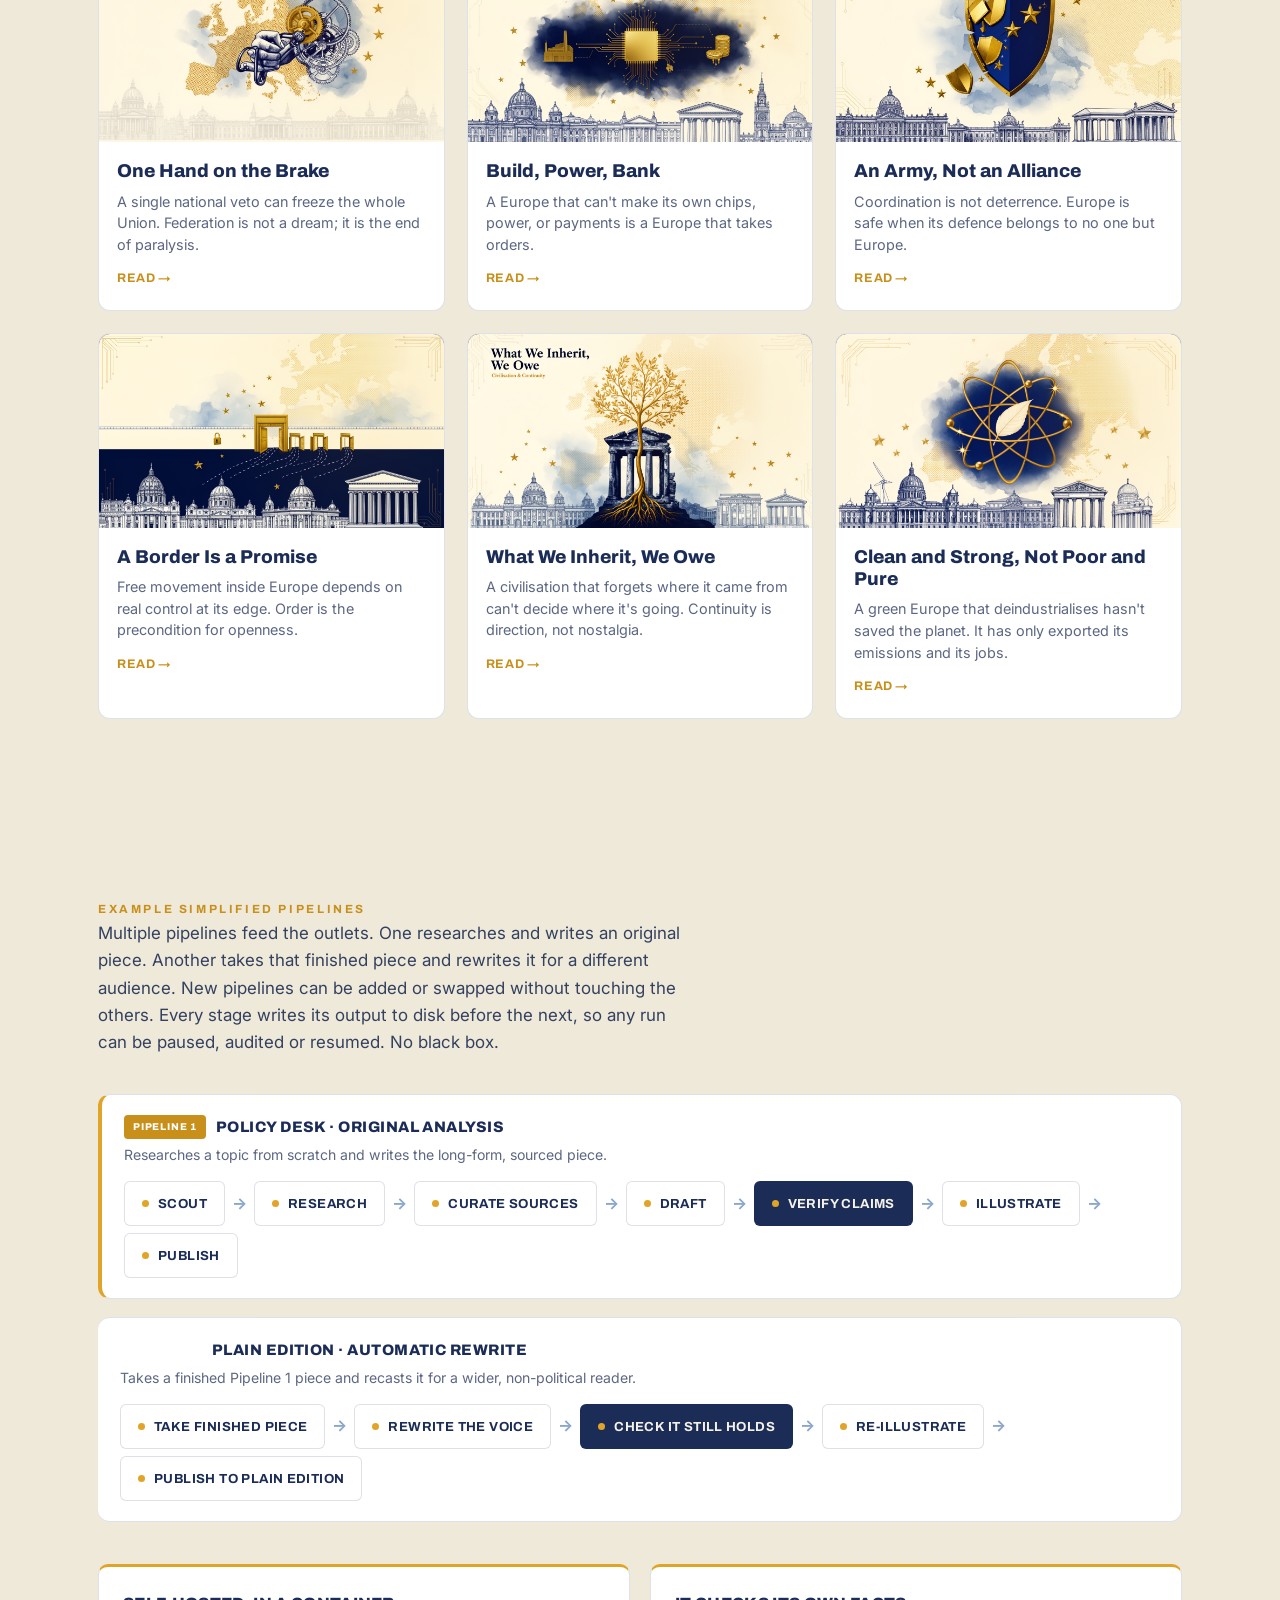
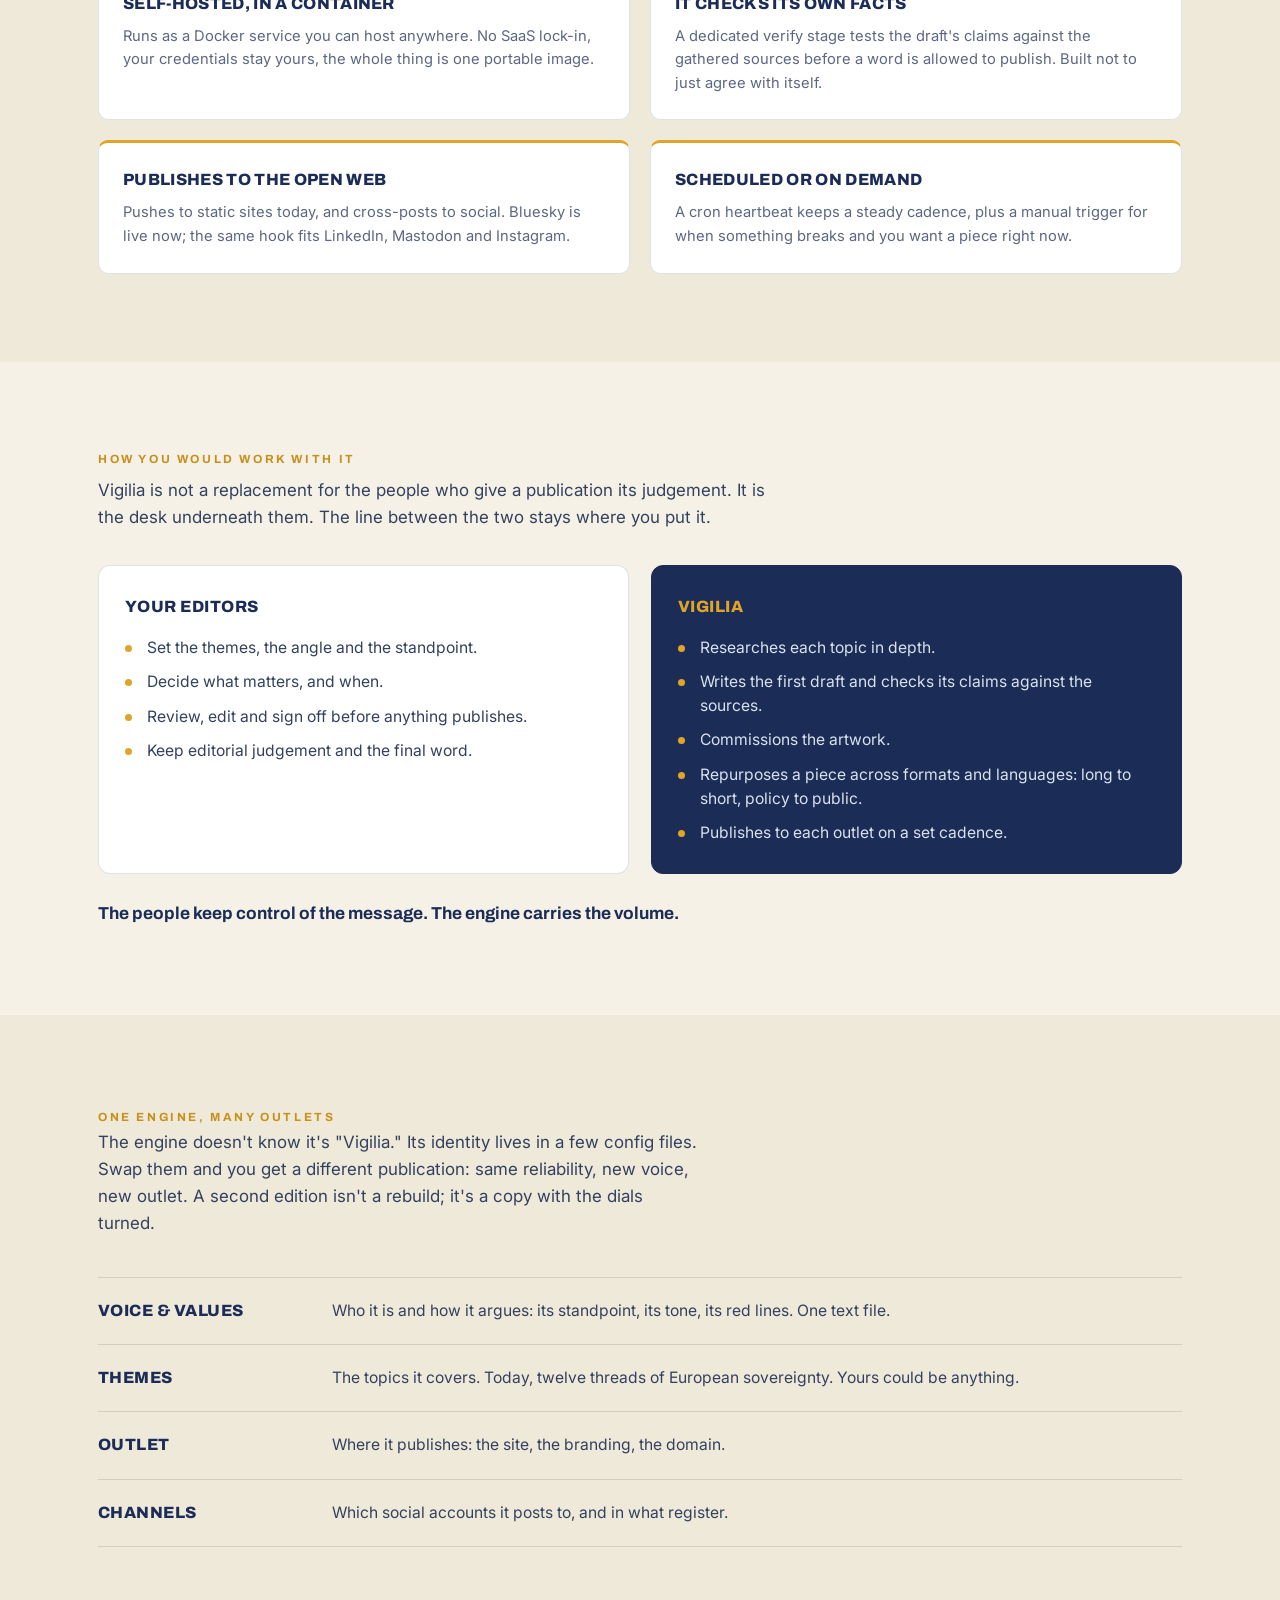
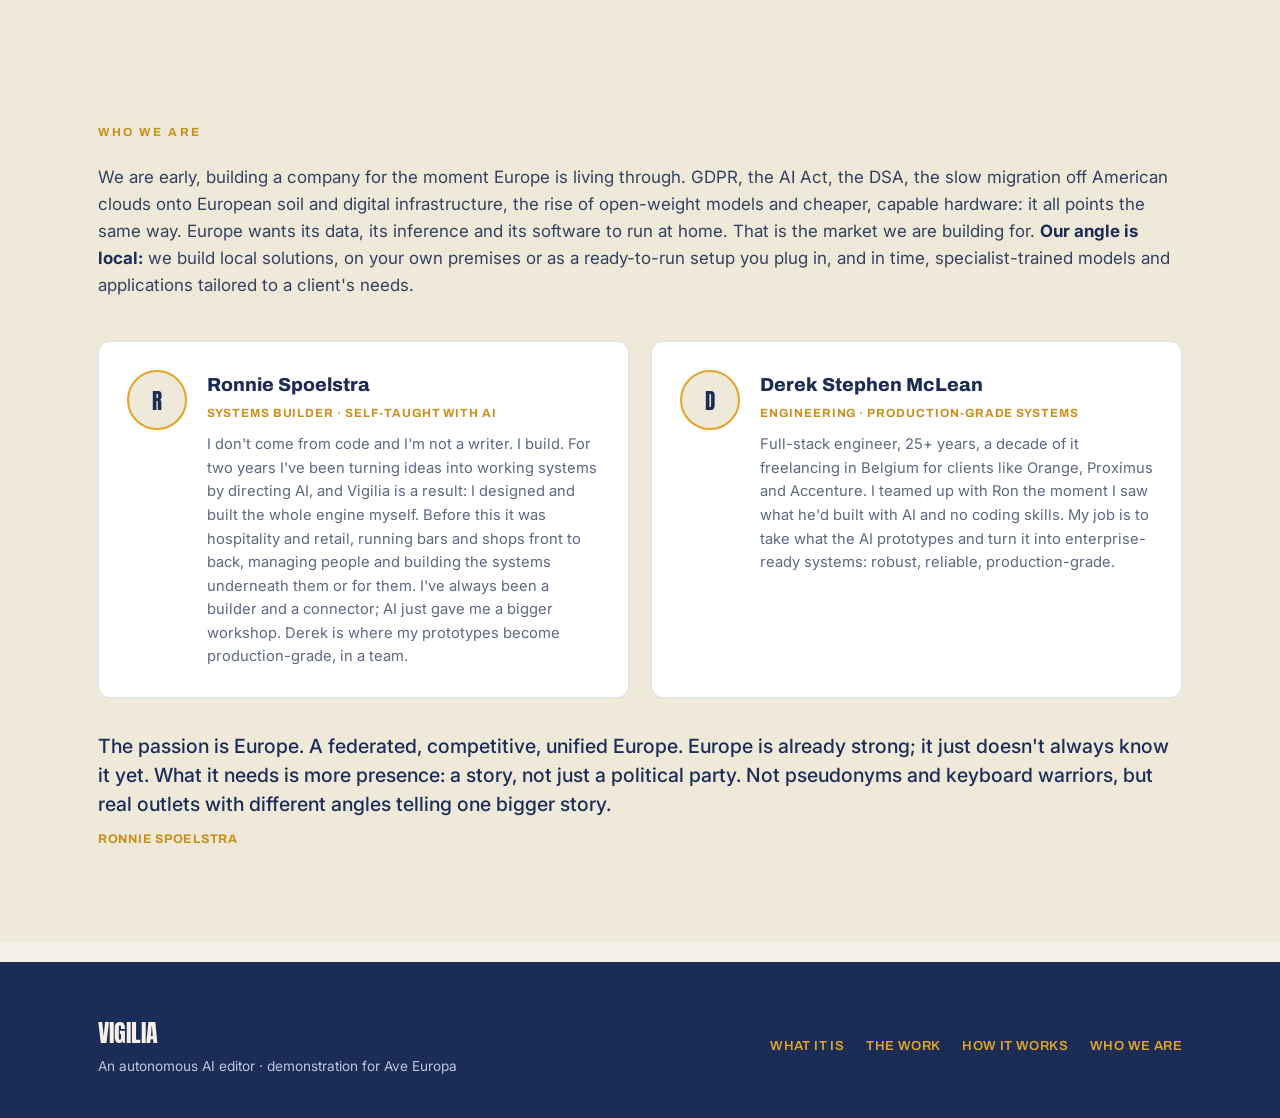
==== commit 3e80a692: "Enhance pitch: social-preview meta + favicon, hero headline, division-of-labour section Also gitigno" ====
--- a/index.html
+++ b/index.html
@@ -5,6 +5,16 @@
 <meta name="viewport" content="width=device-width, initial-scale=1.0" />
 <title>Vigilia · an AI editor that checks itself · for Ave Europa</title>
 <meta name="description" content="Vigilia is an autonomous AI editor: it researches, verifies its facts against real sources, writes, illustrates and publishes, every day, without a hand on the wheel. A demonstration for Ave Europa." />
+<meta property="og:type" content="website" />
+<meta property="og:url" content="https://sp00ks3rv3r-dev.github.io/ave-europa/" />
+<meta property="og:title" content="Vigilia · an autonomous editorial engine" />
+<meta property="og:description" content="Give it a worldview. It researches, writes, fact-checks, illustrates and publishes across multiple outlets. A demonstration prepared for Ave Europa." />
+<meta property="og:image" content="https://sp00ks3rv3r-dev.github.io/ave-europa/images/avelogo.png" />
+<meta name="twitter:card" content="summary_large_image" />
+<meta name="twitter:title" content="Vigilia · an autonomous editorial engine" />
+<meta name="twitter:description" content="Give it a worldview. It researches, writes, fact-checks, illustrates and publishes across multiple outlets." />
+<meta name="twitter:image" content="https://sp00ks3rv3r-dev.github.io/ave-europa/images/avelogo.png" />
+<link rel="icon" type="image/svg+xml" href="data:image/svg+xml,%3Csvg%20xmlns='http://www.w3.org/2000/svg'%20viewBox='0%200%2032%2032'%3E%3Ccircle%20cx='16'%20cy='16'%20r='16'%20fill='%231b2c57'/%3E%3Ctext%20x='16'%20y='22'%20font-family='Arial'%20font-size='18'%20font-weight='bold'%20fill='%23e0a528'%20text-anchor='middle'%3EV%3C/text%3E%3C/svg%3E" />
 <link rel="preconnect" href="https://fonts.googleapis.com">
 <link rel="preconnect" href="https://fonts.gstatic.com" crossorigin>
 <link href="https://fonts.googleapis.com/css2?family=Anton&family=Archivo:wght@500;600;700;800;900&family=Inter:wght@400;500;600;700&display=swap" rel="stylesheet">
@@ -56,7 +66,7 @@
      var(--cream)}
   .hero .wrap{position:relative;z-index:3;padding:84px 28px 120px}
   .hero .kicker{display:inline-flex;align-items:center;gap:10px;font-family:var(--cond);font-weight:700;font-size:.72rem;letter-spacing:.16em;text-transform:uppercase;color:var(--navy);background:rgba(27,44,87,.06);border:1px solid var(--line);padding:8px 15px;border-radius:100px;margin-bottom:30px}
-  .hero h1{font-family:var(--display);text-transform:uppercase;font-size:clamp(2.9rem,8vw,6rem);line-height:.92;color:var(--navy);max-width:15ch}
+  .hero h1{font-family:var(--display);text-transform:uppercase;font-size:clamp(2.1rem,4.6vw,3.6rem);line-height:1.0;color:var(--navy);max-width:22ch;margin-bottom:6px}
   .hero h1 .hl{color:var(--gold);position:relative}
   .hero .sub{margin-top:28px;font-size:clamp(1.05rem,1.7vw,1.28rem);max-width:54ch;color:#33415f;font-weight:400}
   .hero .sub b{font-weight:700;color:var(--navy)}
@@ -177,6 +187,18 @@
   .tech{background:#fff;border:1px solid var(--line);border-radius:10px;padding:24px;border-top:3px solid var(--gold)}
   .tech h4{font-family:var(--cond);font-weight:800;font-size:1.02rem;margin-bottom:8px;color:var(--navy);text-transform:uppercase;letter-spacing:.02em}
   .tech p{font-size:.92rem;color:var(--muted)}
+  /* roles / division of labour */
+  .roles{display:grid;grid-template-columns:1fr 1fr;gap:22px}
+  @media(max-width:760px){.roles{grid-template-columns:1fr}}
+  .rolecol{background:#fff;border:1px solid var(--line);border-radius:12px;padding:28px 26px}
+  .rolecol.vig{background:var(--navy);border-color:var(--navy)}
+  .rolecol h3{font-family:var(--cond);font-weight:800;text-transform:uppercase;letter-spacing:.03em;font-size:1.02rem;margin-bottom:16px;color:var(--navy)}
+  .rolecol.vig h3{color:var(--gold)}
+  .rolecol ul{list-style:none;display:grid;gap:11px}
+  .rolecol li{position:relative;padding-left:22px;font-size:.98rem;line-height:1.5;color:#33415f}
+  .rolecol.vig li{color:#d9e2ec}
+  .rolecol li::before{content:"";position:absolute;left:0;top:9px;width:7px;height:7px;border-radius:50%;background:var(--gold)}
+  .rolesnote{margin-top:26px;font-family:var(--cond);font-weight:700;font-size:1.08rem;color:var(--navy)}
 
   /* ---------- scalability ---------- */
   .scale-rows{margin-top:40px;border-top:1px solid var(--line)}
@@ -247,6 +269,7 @@
 <section class="hero">
   <div class="wrap">
     <span class="kicker">Prepared for Ave Europa</span>
+    <h1 class="disp">Give it a worldview.<br><span class="hl">It does the editorial work.</span></h1>
     <p class="sub"><b>Vigilia</b> researches European politics, writes the piece, checks every claim against real sources, makes the artwork, and publishes it to the web and to social.</p>
   </div>
 
@@ -389,8 +412,38 @@
   </div>
 </section>
 
+<!-- WORKING WITH IT -->
+<section class="block" id="roles">
+  <div class="wrap">
+    <span class="eyebrow reveal" style="display:block;margin-bottom:8px">How you would work with it</span>
+    <p class="reveal" style="max-width:62ch;color:#33415f;font-size:1.06rem;margin-bottom:34px">Vigilia is not a replacement for the people who give a publication its judgement. It is the desk underneath them. The line between the two stays where you put it.</p>
+    <div class="roles reveal">
+      <div class="rolecol">
+        <h3>Your editors</h3>
+        <ul>
+          <li>Set the themes, the angle and the standpoint.</li>
+          <li>Decide what matters, and when.</li>
+          <li>Review, edit and sign off before anything publishes.</li>
+          <li>Keep editorial judgement and the final word.</li>
+        </ul>
+      </div>
+      <div class="rolecol vig">
+        <h3>Vigilia</h3>
+        <ul>
+          <li>Researches each topic in depth.</li>
+          <li>Writes the first draft and checks its claims against the sources.</li>
+          <li>Commissions the artwork.</li>
+          <li>Repurposes a piece across formats and languages: long to short, policy to public.</li>
+          <li>Publishes to each outlet on a set cadence.</li>
+        </ul>
+      </div>
+    </div>
+    <p class="rolesnote reveal">The people keep control of the message. The engine carries the volume.</p>
+  </div>
+</section>
+
 <!-- SCALE -->
-<section class="block" id="scale">
+<section class="block alt" id="scale">
   <div class="wrap">
     <div class="lead reveal">
       <span class="eyebrow">One engine, many outlets</span>
@@ -432,7 +485,7 @@
     </div>
 
     <blockquote class="drive reveal">
-      <p>The passion is Europe. Aa federated, competitive, unified Europe. Europe is already strong; it just doesn't always know it yet. What it needs is more presence: a story, not just a political party. Not pseudonyms and keyboard warriors, but real outlets with different angles telling one bigger story.</p>
+      <p>The passion is Europe. A federated, competitive, unified Europe. Europe is already strong; it just doesn't always know it yet. What it needs is more presence: a story, not just a political party. Not pseudonyms and keyboard warriors, but real outlets with different angles telling one bigger story.</p>
       <cite>Ronnie Spoelstra</cite>
     </blockquote>
   </div>
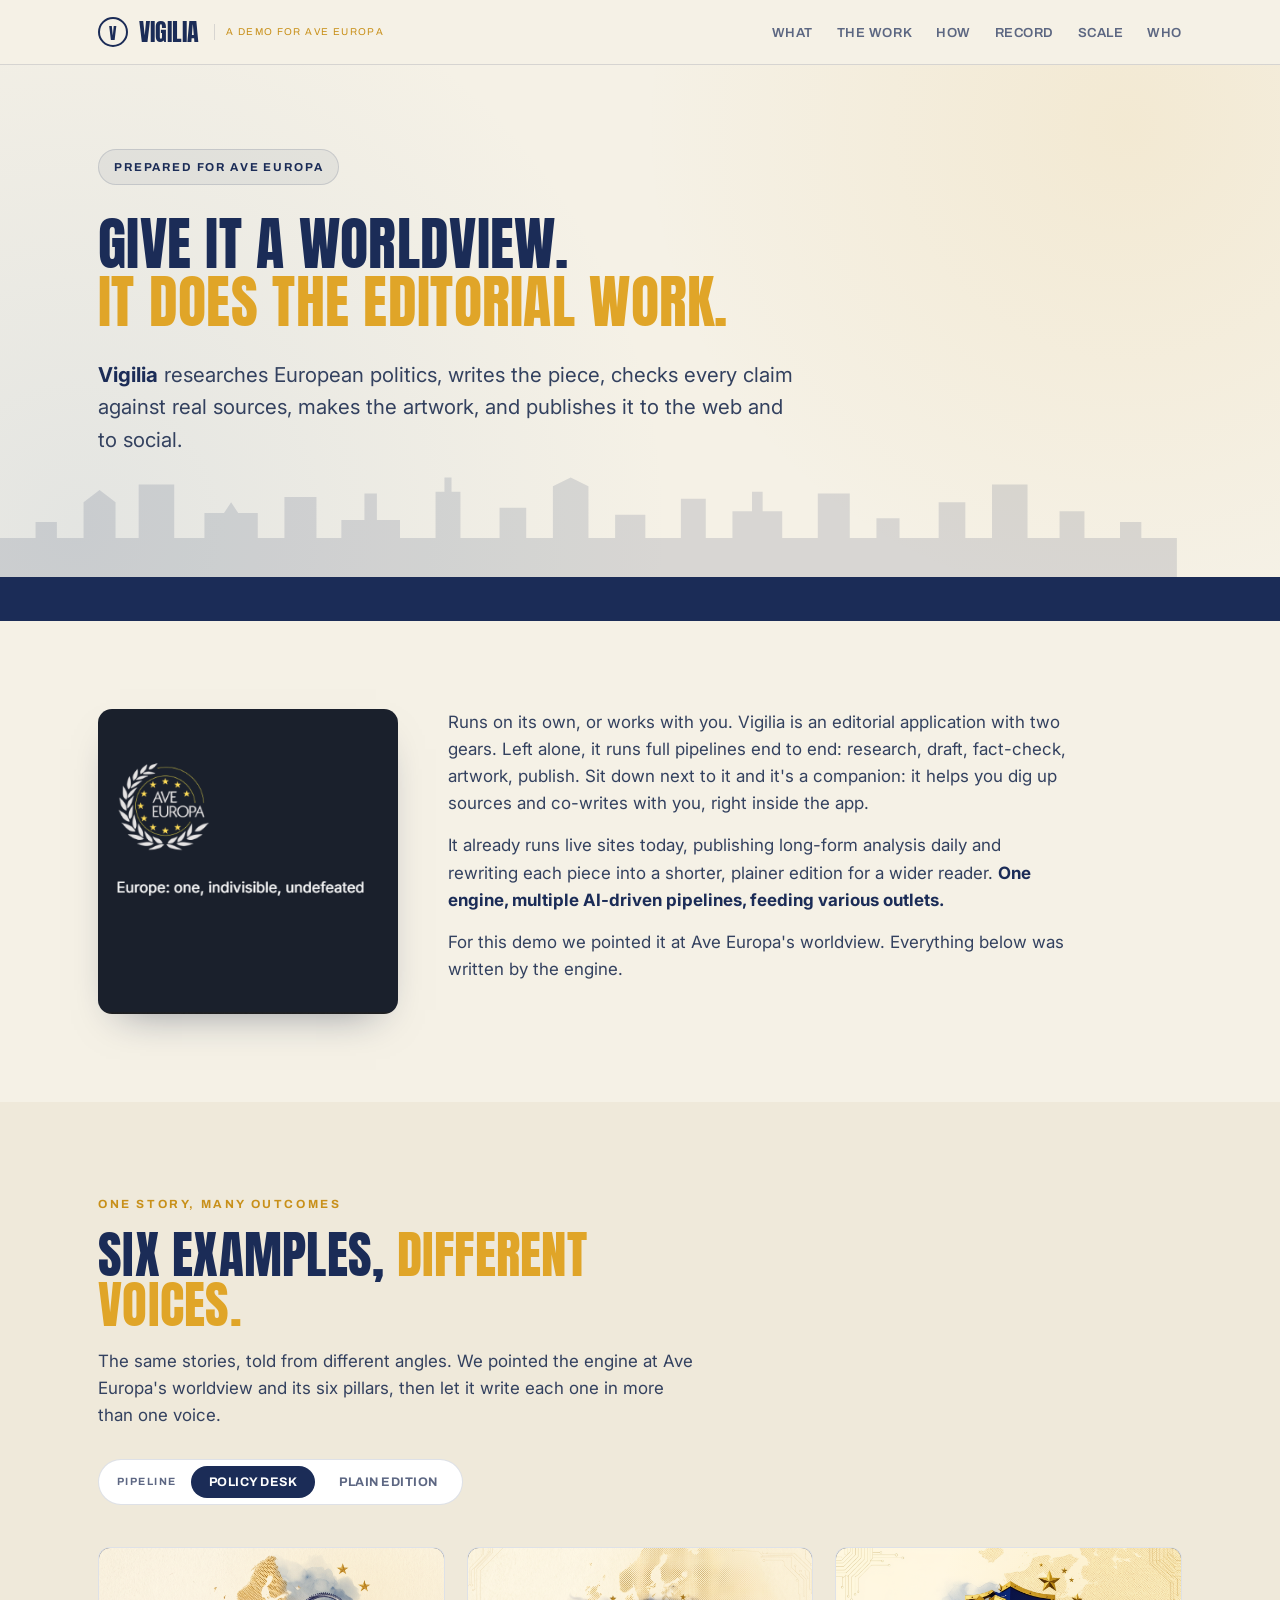
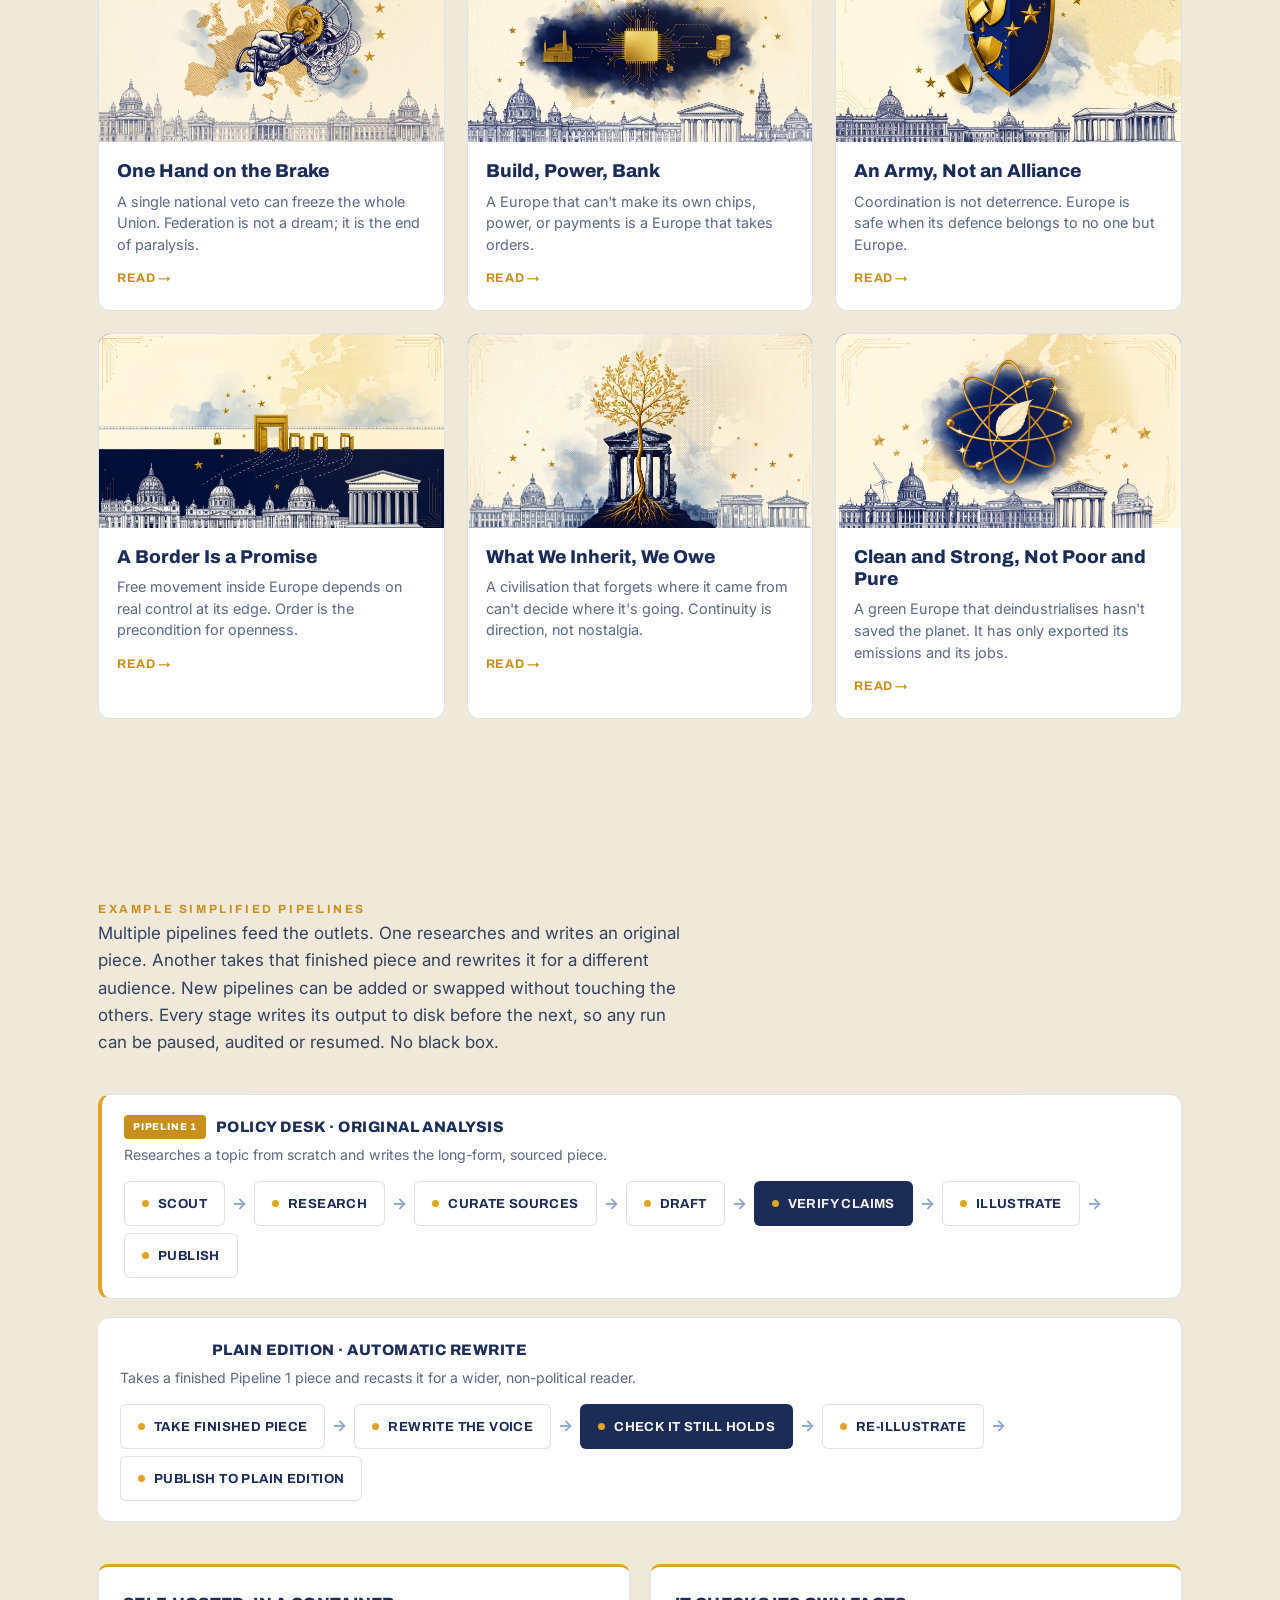
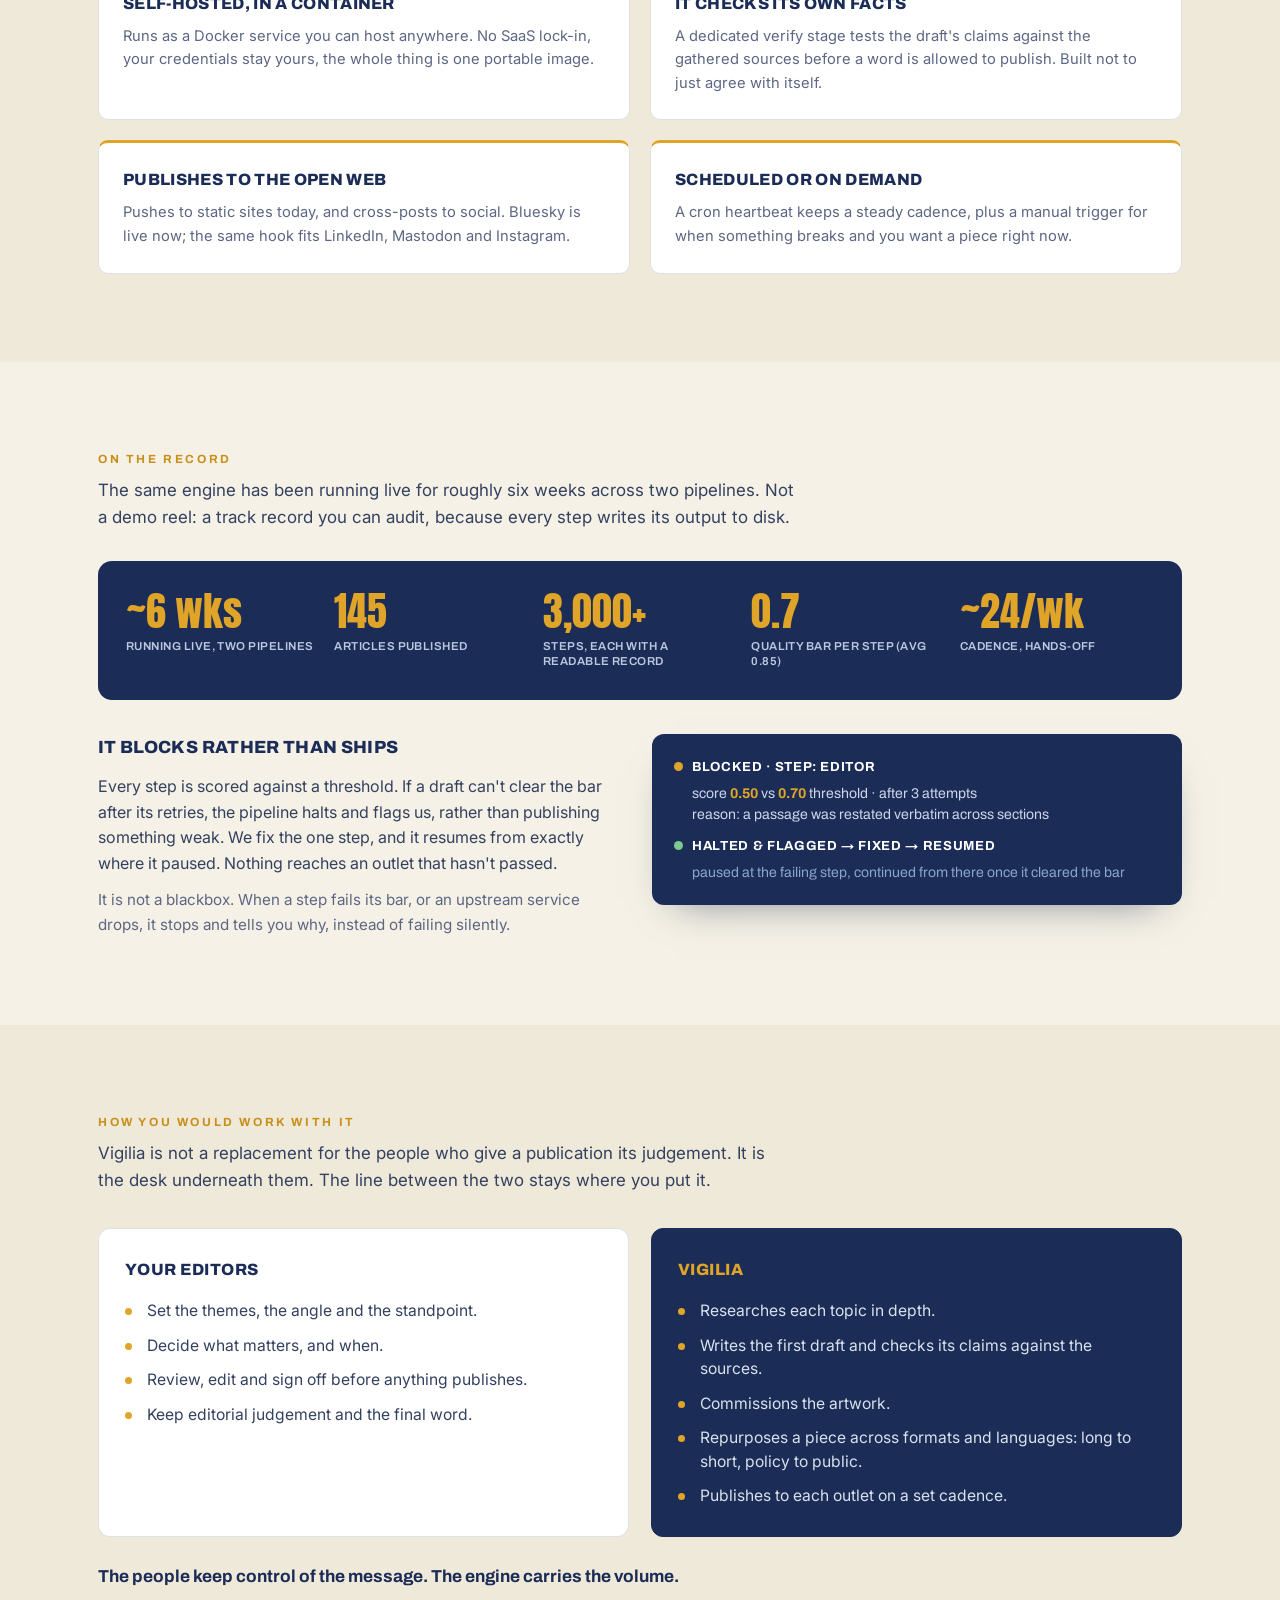
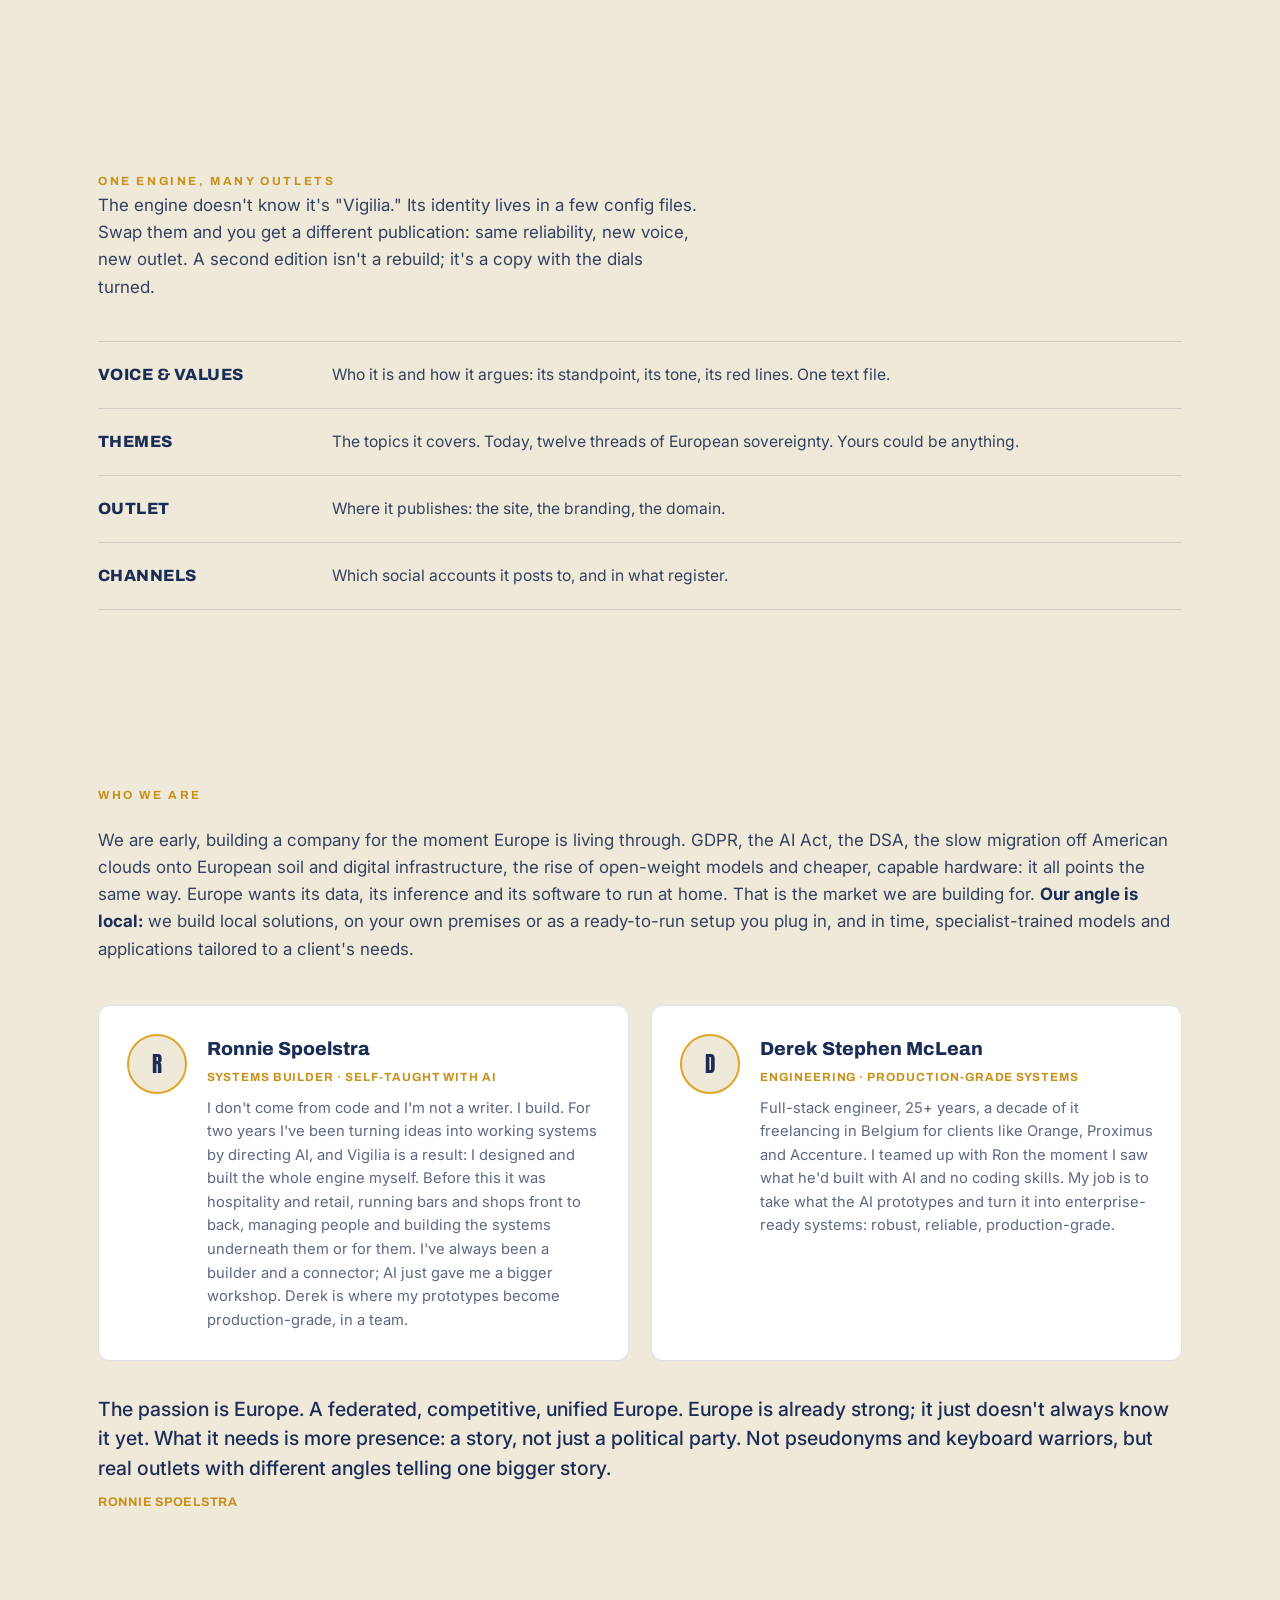
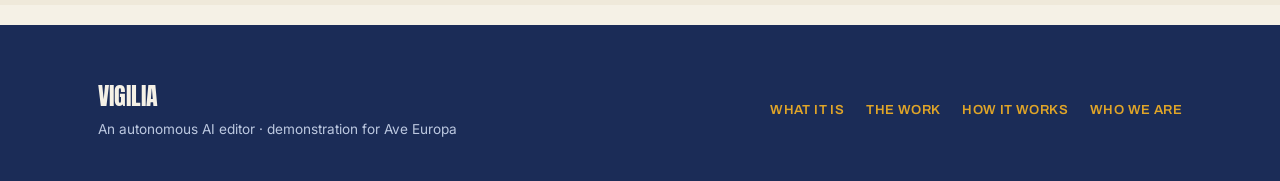
==== commit a4fd88bf: "Add On-the-record proof section; swap in text-free P1 images Honest live-run stats, quality-gate sto" ====
--- a/index.html
+++ b/index.html
@@ -199,6 +199,26 @@
   .rolecol.vig li{color:#d9e2ec}
   .rolecol li::before{content:"";position:absolute;left:0;top:9px;width:7px;height:7px;border-radius:50%;background:var(--gold)}
   .rolesnote{margin-top:26px;font-family:var(--cond);font-weight:700;font-size:1.08rem;color:var(--navy)}
+  /* on the record */
+  .statband{display:grid;grid-template-columns:repeat(5,1fr);gap:14px;background:var(--navy);border-radius:14px;padding:30px 28px}
+  @media(max-width:760px){.statband{grid-template-columns:repeat(2,1fr);gap:24px 14px}}
+  .statband .n{font-family:var(--display);font-size:clamp(1.7rem,3.6vw,2.5rem);color:var(--gold);line-height:1}
+  .statband .l{font-family:var(--cond);font-weight:600;font-size:.72rem;letter-spacing:.04em;text-transform:uppercase;color:#bcc8e0;margin-top:8px;line-height:1.35}
+  .record-grid{display:grid;grid-template-columns:1fr 1fr;gap:24px;margin-top:34px;align-items:start}
+  @media(max-width:760px){.record-grid{grid-template-columns:1fr}}
+  .rec-copy h3{font-family:var(--cond);font-weight:800;text-transform:uppercase;letter-spacing:.02em;font-size:1.1rem;color:var(--navy);margin-bottom:12px}
+  .rec-copy p{font-size:1rem;color:#33415f;line-height:1.6}
+  .rec-copy p + p{margin-top:12px}
+  .rec-copy .muted2{color:var(--muted);font-size:.95rem}
+  .rec-log{background:var(--navy);border-radius:12px;padding:22px;box-shadow:0 18px 40px -24px rgba(20,34,68,.6);font-family:var(--cond)}
+  .rec-log .logline{display:flex;align-items:center;gap:9px;font-weight:700;font-size:.82rem;letter-spacing:.05em;text-transform:uppercase;color:#fff;margin:10px 0 6px}
+  .rec-log .logline:first-child{margin-top:0}
+  .rec-log .logrow{font-size:.88rem;color:#cdd6ea;padding-left:18px;line-height:1.5}
+  .rec-log .logrow b{color:var(--gold)}
+  .rec-log .logrow.muted2{color:#8aa6cc}
+  .dotr{width:9px;height:9px;border-radius:50%;display:inline-block;flex:none}
+  .dotr.block{background:var(--gold)}
+  .dotr.fix{background:#7ec98f}
 
   /* ---------- scalability ---------- */
   .scale-rows{margin-top:40px;border-top:1px solid var(--line)}
@@ -259,6 +279,7 @@
       <a href="#what">What</a>
       <a href="#proof">The work</a>
       <a href="#how">How</a>
+      <a href="#record">Record</a>
       <a href="#scale">Scale</a>
       <a href="#team">Who</a>
     </nav>
@@ -314,20 +335,20 @@
     <div class="grid" id="gallery">
       <a class="card reveal" href="articles/one-hand-on-the-brake.html"
          data-p-href="articles/one-hand-on-the-brake.html" data-y-href="articles/one-hand-on-the-brake-youth.html"
-         data-p-img="images/p1/one-hand-on-the-brake.png" data-y-img="images/P2/one-hand-on-the-brake-youth.png"
+         data-p-img="images/p1/one-hand-on-the-brake.jpeg" data-y-img="images/P2/one-hand-on-the-brake-youth.png"
          data-p-title="One Hand on the Brake" data-y-title="How one country can freeze the whole of Europe"
          data-p-sum="A single national veto can freeze the whole Union. Federation is not a dream; it is the end of paralysis."
          data-y-sum="One stubborn government can stop the other twenty-six. Here's why it quietly decides your future.">
-        <div class="ph" style="background-image:url('images/p1/one-hand-on-the-brake.png')"></div>
+        <div class="ph" style="background-image:url('images/p1/one-hand-on-the-brake.jpeg')"></div>
         <div class="body"><h3>One Hand on the Brake</h3><p>A single national veto can freeze the whole Union. Federation is not a dream; it is the end of paralysis.</p><span class="readlink">Read →</span></div>
       </a>
       <a class="card reveal" href="articles/build-power-bank.html"
          data-p-href="articles/build-power-bank.html" data-y-href="articles/build-power-bank-youth.html"
-         data-p-img="images/p1/build-power-bank.png" data-y-img="images/P2/build-power-bank-youth.png"
+         data-p-img="images/p1/build-power-bank.jpeg" data-y-img="images/P2/build-power-bank-youth.png"
          data-p-title="Build, Power, Bank" data-y-title="Why Europe can't make its own phone chips"
          data-p-sum="A Europe that can't make its own chips, power, or payments is a Europe that takes orders."
          data-y-sum="The most advanced tech you use isn't built here. That's not a tech problem; it's a power problem.">
-        <div class="ph" style="background-image:url('images/p1/build-power-bank.png')"></div>
+        <div class="ph" style="background-image:url('images/p1/build-power-bank.jpeg')"></div>
         <div class="body"><h3>Build, Power, Bank</h3><p>A Europe that can't make its own chips, power, or payments is a Europe that takes orders.</p><span class="readlink">Read →</span></div>
       </a>
       <a class="card reveal" href="articles/an-army-not-an-alliance.html"
@@ -350,11 +371,11 @@
       </a>
       <a class="card reveal" href="articles/what-we-inherit-we-owe.html"
          data-p-href="articles/what-we-inherit-we-owe.html" data-y-href="articles/what-we-inherit-we-owe-youth.html"
-         data-p-img="images/p1/what-we-inherit-we-owe.png" data-y-img="images/P2/what-we-inherit-we-owe-youth.png"
+         data-p-img="images/p1/what-we-inherit-we-owe.jpeg" data-y-img="images/P2/what-we-inherit-we-owe-youth.png"
          data-p-title="What We Inherit, We Owe" data-y-title="Why your grandparents' language still matters"
          data-p-sum="A civilisation that forgets where it came from can't decide where it's going. Continuity is direction, not nostalgia."
          data-y-sum="You belong to your town, your country and Europe at once. None of them cancel the others out.">
-        <div class="ph" style="background-image:url('images/p1/what-we-inherit-we-owe.png')"></div>
+        <div class="ph" style="background-image:url('images/p1/what-we-inherit-we-owe.jpeg')"></div>
         <div class="body"><h3>What We Inherit, We Owe</h3><p>A civilisation that forgets where it came from can't decide where it's going. Continuity is direction, not nostalgia.</p><span class="readlink">Read →</span></div>
       </a>
       <a class="card reveal" href="articles/clean-and-strong.html"
@@ -412,8 +433,37 @@
   </div>
 </section>
 
+<!-- ON THE RECORD -->
+<section class="block" id="record">
+  <div class="wrap">
+    <span class="eyebrow reveal" style="display:block;margin-bottom:8px">On the record</span>
+    <p class="reveal" style="max-width:64ch;color:#33415f;font-size:1.06rem;margin-bottom:30px">The same engine has been running live for roughly six weeks across two pipelines. Not a demo reel: a track record you can audit, because every step writes its output to disk.</p>
+    <div class="statband reveal">
+      <div class="st"><div class="n">~6 wks</div><div class="l">Running live, two pipelines</div></div>
+      <div class="st"><div class="n">145</div><div class="l">Articles published</div></div>
+      <div class="st"><div class="n">3,000+</div><div class="l">Steps, each with a readable record</div></div>
+      <div class="st"><div class="n">0.7</div><div class="l">Quality bar per step (avg 0.85)</div></div>
+      <div class="st"><div class="n">~24/wk</div><div class="l">Cadence, hands-off</div></div>
+    </div>
+    <div class="record-grid reveal">
+      <div class="rec-copy">
+        <h3>It blocks rather than ships</h3>
+        <p>Every step is scored against a threshold. If a draft can't clear the bar after its retries, the pipeline halts and flags us, rather than publishing something weak. We fix the one step, and it resumes from exactly where it paused. Nothing reaches an outlet that hasn't passed.</p>
+        <p class="muted2">It is not a blackbox. When a step fails its bar, or an upstream service drops, it stops and tells you why, instead of failing silently.</p>
+      </div>
+      <div class="rec-log" aria-label="example of a blocked and resumed run">
+        <div class="logline"><span class="dotr block"></span>Blocked · step: editor</div>
+        <div class="logrow">score <b>0.50</b> vs <b>0.70</b> threshold · after 3 attempts</div>
+        <div class="logrow">reason: a passage was restated verbatim across sections</div>
+        <div class="logline"><span class="dotr fix"></span>Halted &amp; flagged → fixed → resumed</div>
+        <div class="logrow muted2">paused at the failing step, continued from there once it cleared the bar</div>
+      </div>
+    </div>
+  </div>
+</section>
+
 <!-- WORKING WITH IT -->
-<section class="block" id="roles">
+<section class="block alt" id="roles">
   <div class="wrap">
     <span class="eyebrow reveal" style="display:block;margin-bottom:8px">How you would work with it</span>
     <p class="reveal" style="max-width:62ch;color:#33415f;font-size:1.06rem;margin-bottom:34px">Vigilia is not a replacement for the people who give a publication its judgement. It is the desk underneath them. The line between the two stays where you put it.</p>
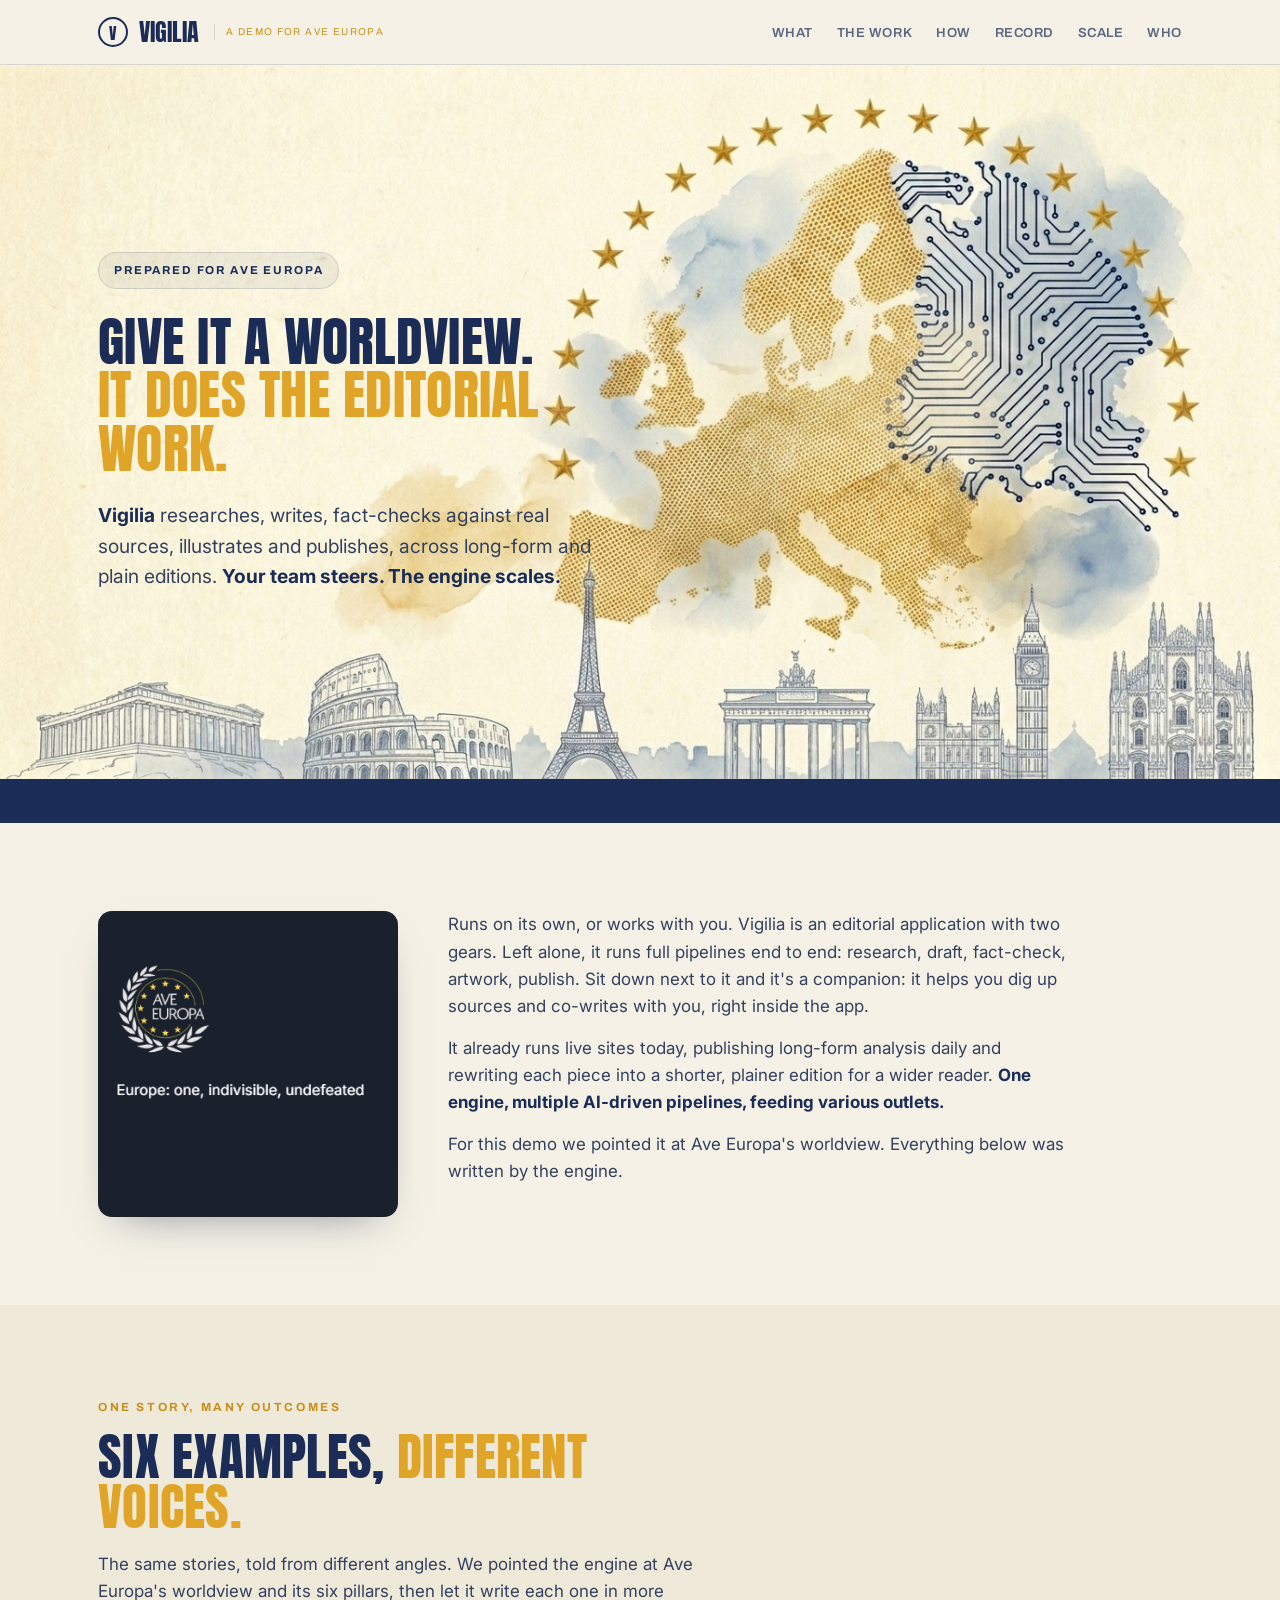
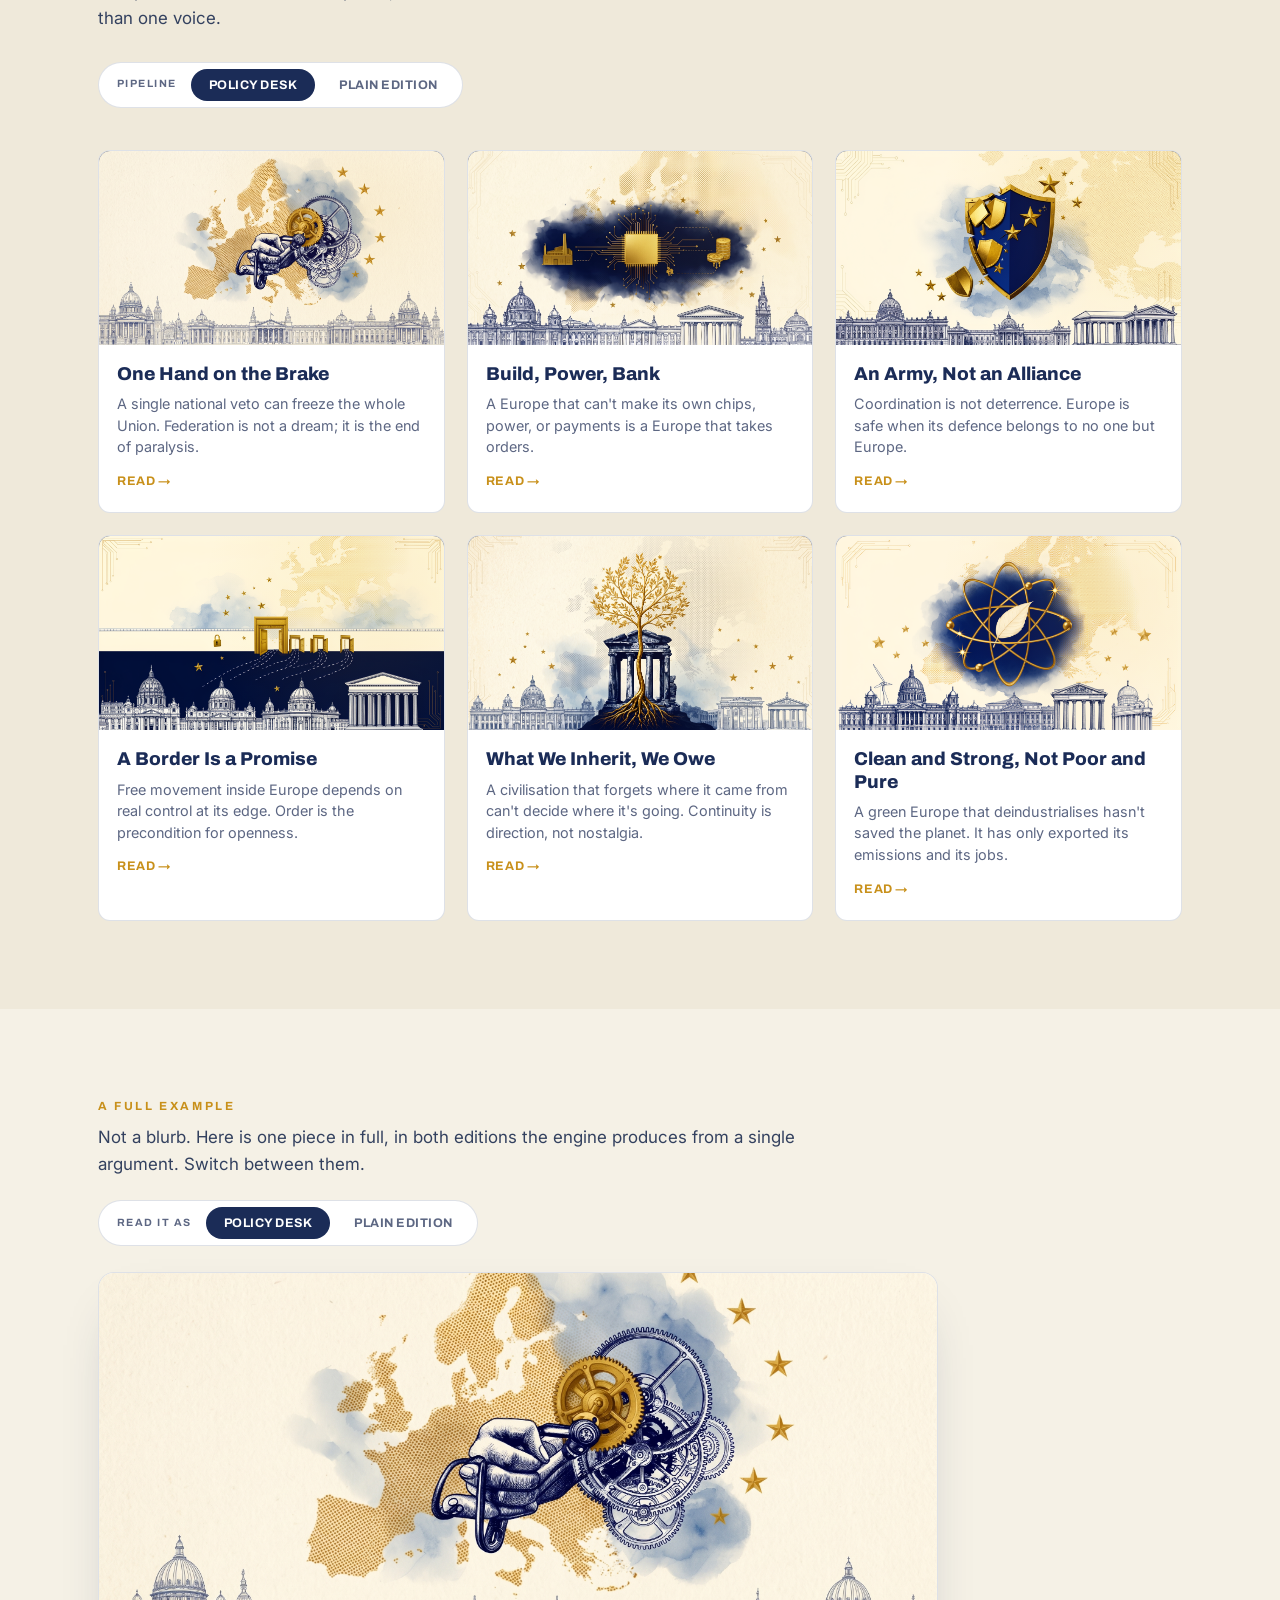
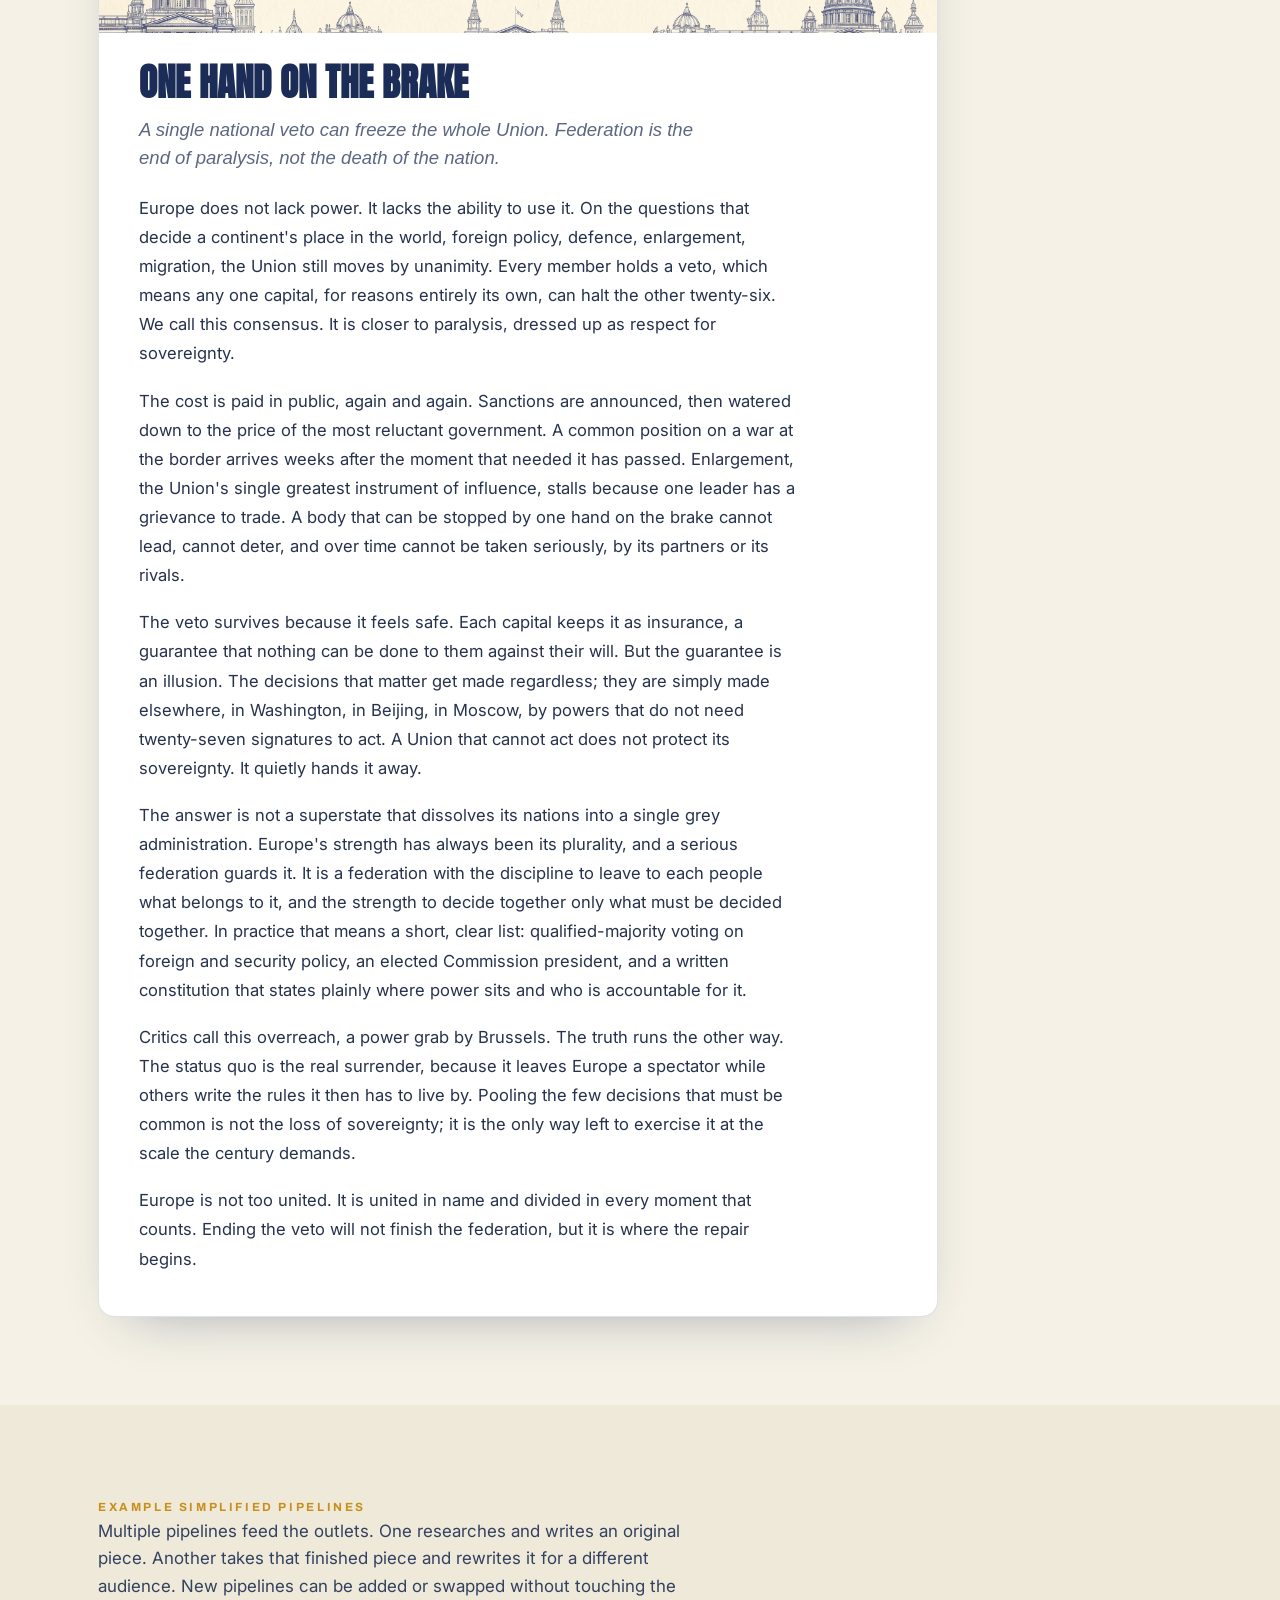
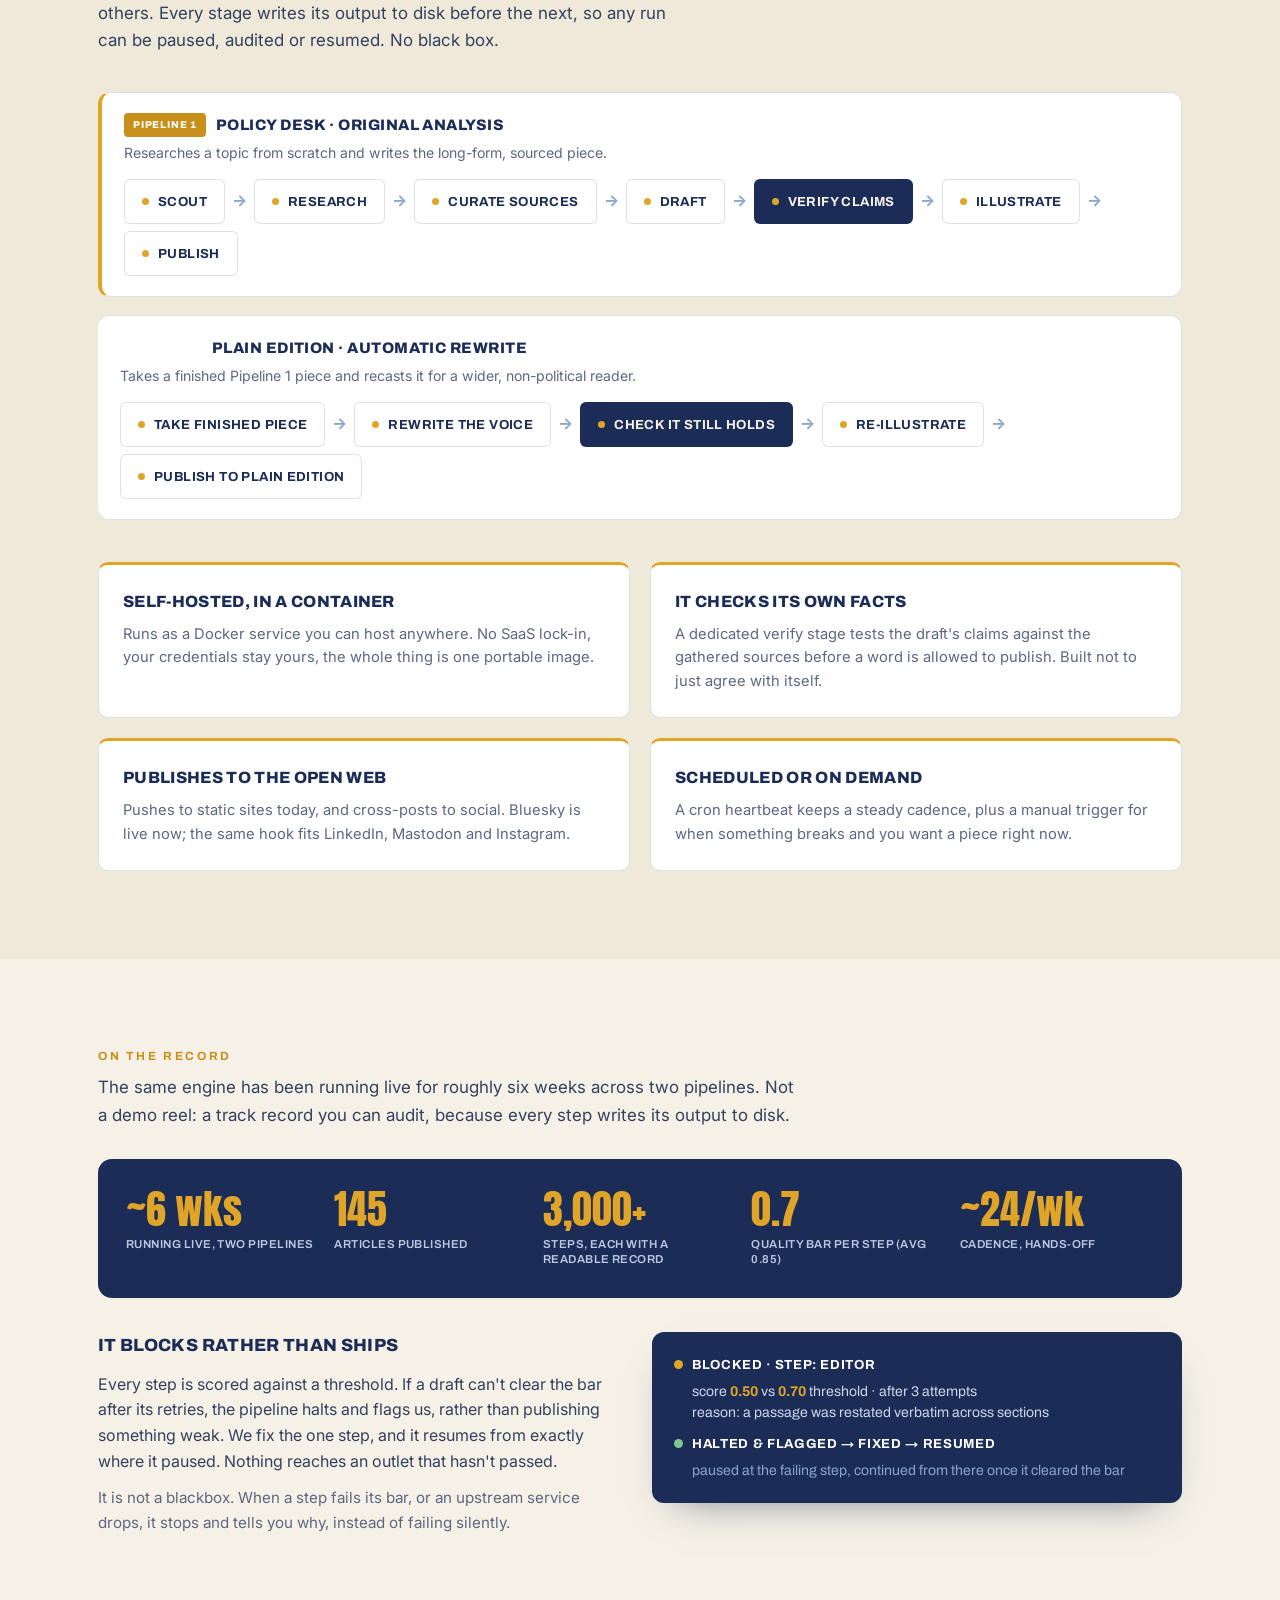
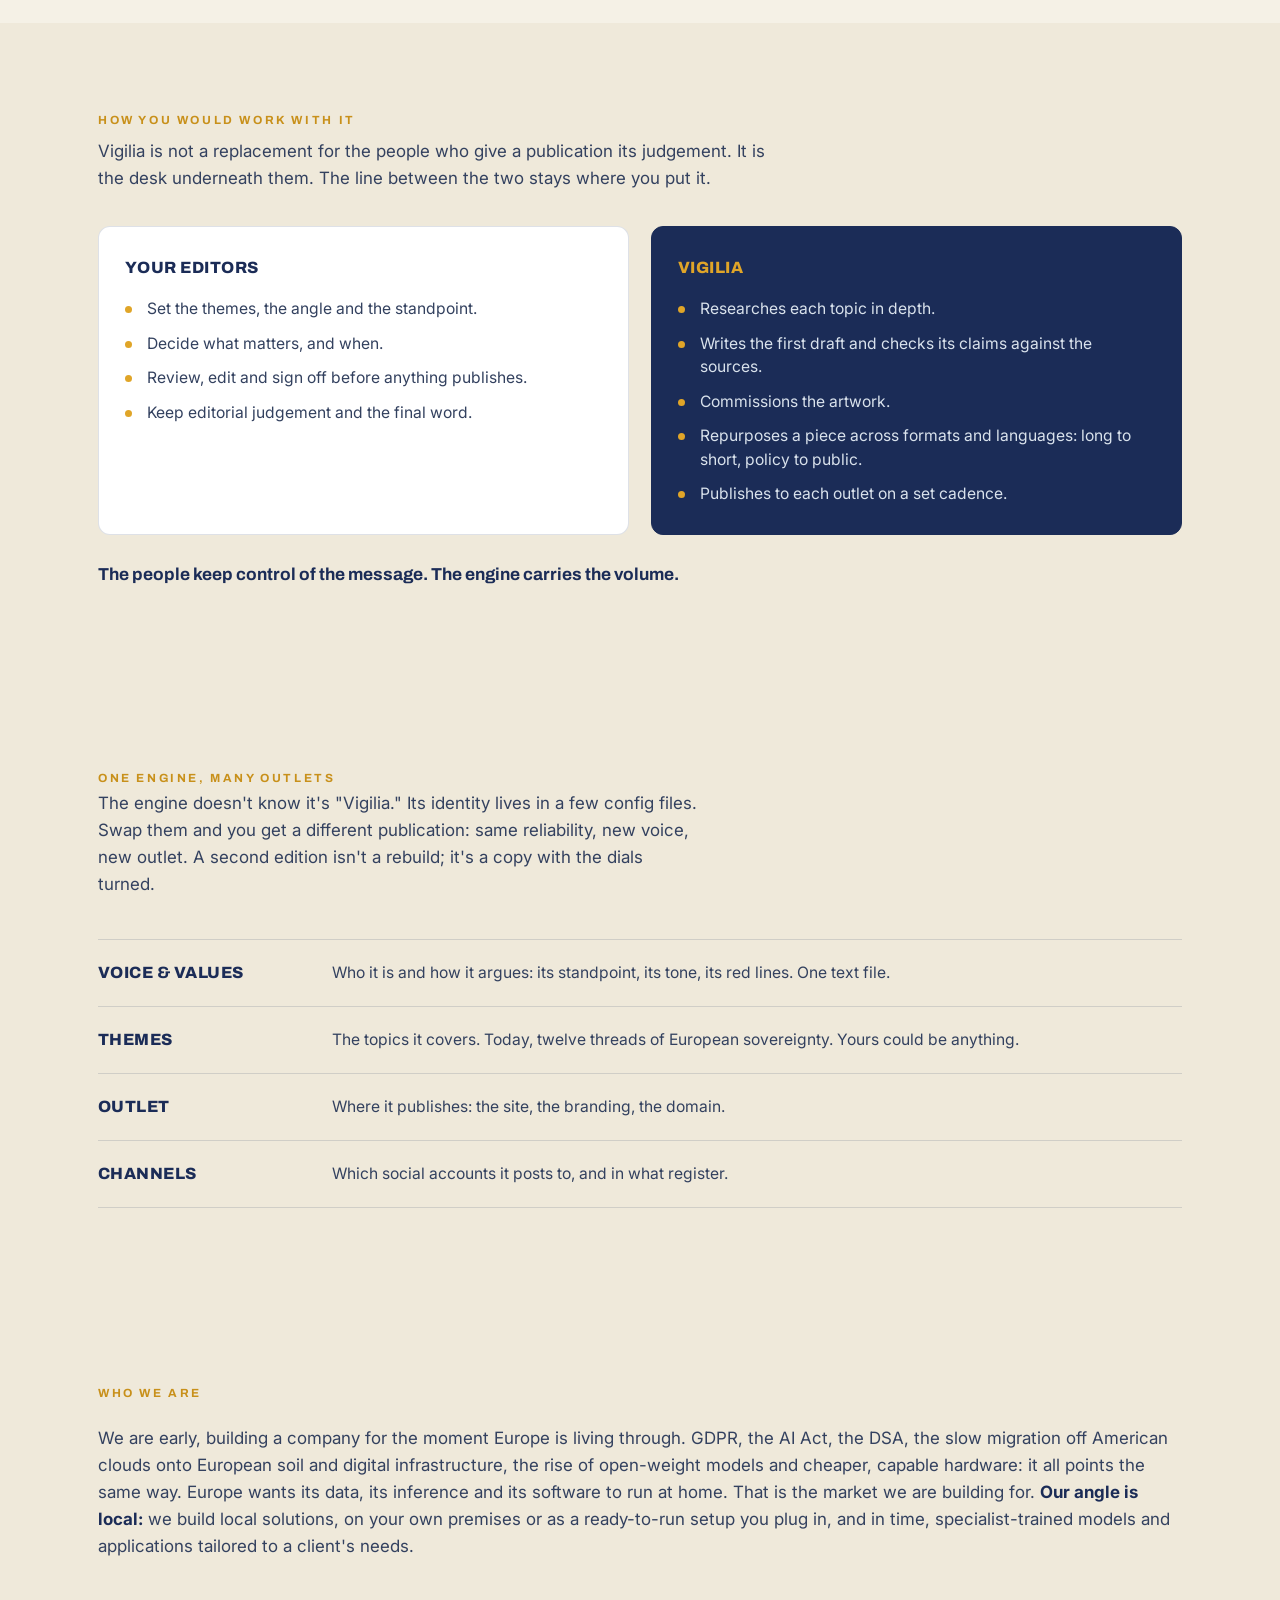
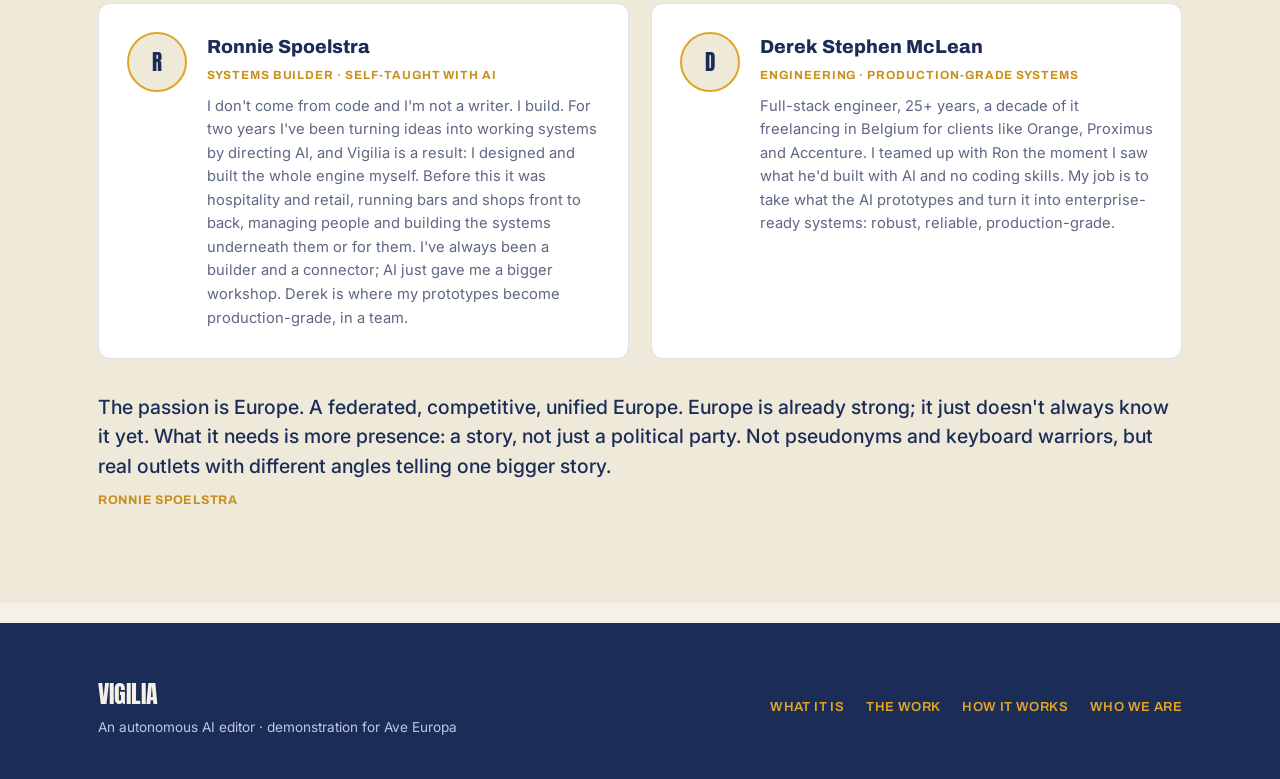
==== commit 65df4ca5: "Hero image, flagship full example, measured hook, tag cleanup - Hero now leads with the Europe-to-ci" ====
--- a/index.html
+++ b/index.html
@@ -9,11 +9,11 @@
 <meta property="og:url" content="https://sp00ks3rv3r-dev.github.io/ave-europa/" />
 <meta property="og:title" content="Vigilia · an autonomous editorial engine" />
 <meta property="og:description" content="Give it a worldview. It researches, writes, fact-checks, illustrates and publishes across multiple outlets. A demonstration prepared for Ave Europa." />
-<meta property="og:image" content="https://sp00ks3rv3r-dev.github.io/ave-europa/images/avelogo.png" />
+<meta property="og:image" content="https://sp00ks3rv3r-dev.github.io/ave-europa/images/hero-2.jpeg" />
 <meta name="twitter:card" content="summary_large_image" />
 <meta name="twitter:title" content="Vigilia · an autonomous editorial engine" />
 <meta name="twitter:description" content="Give it a worldview. It researches, writes, fact-checks, illustrates and publishes across multiple outlets." />
-<meta name="twitter:image" content="https://sp00ks3rv3r-dev.github.io/ave-europa/images/avelogo.png" />
+<meta name="twitter:image" content="https://sp00ks3rv3r-dev.github.io/ave-europa/images/hero-2.jpeg" />
 <link rel="icon" type="image/svg+xml" href="data:image/svg+xml,%3Csvg%20xmlns='http://www.w3.org/2000/svg'%20viewBox='0%200%2032%2032'%3E%3Ccircle%20cx='16'%20cy='16'%20r='16'%20fill='%231b2c57'/%3E%3Ctext%20x='16'%20y='22'%20font-family='Arial'%20font-size='18'%20font-weight='bold'%20fill='%23e0a528'%20text-anchor='middle'%3EV%3C/text%3E%3C/svg%3E" />
 <link rel="preconnect" href="https://fonts.googleapis.com">
 <link rel="preconnect" href="https://fonts.gstatic.com" crossorigin>
@@ -60,15 +60,18 @@
   @media(max-width:760px){.bar nav{display:none}}
 
   /* ---------- hero ---------- */
-  .hero{position:relative;overflow:hidden;background:
-     radial-gradient(circle at 88% 12%,rgba(224,165,40,.10),transparent 40%),
-     radial-gradient(circle at 6% 90%,rgba(138,166,204,.16),transparent 46%),
-     var(--cream)}
-  .hero .wrap{position:relative;z-index:3;padding:84px 28px 120px}
-  .hero .kicker{display:inline-flex;align-items:center;gap:10px;font-family:var(--cond);font-weight:700;font-size:.72rem;letter-spacing:.16em;text-transform:uppercase;color:var(--navy);background:rgba(27,44,87,.06);border:1px solid var(--line);padding:8px 15px;border-radius:100px;margin-bottom:30px}
-  .hero h1{font-family:var(--display);text-transform:uppercase;font-size:clamp(2.1rem,4.6vw,3.6rem);line-height:1.0;color:var(--navy);max-width:22ch;margin-bottom:6px}
+  .hero{position:relative;overflow:hidden;background:#f4eedd}
+  .hero .heroimg{display:block;width:100%;max-width:1280px;margin:0 auto;height:auto}
+  .hero .wrap{position:absolute;top:0;bottom:0;left:50%;transform:translateX(-50%);width:100%;max-width:1140px;padding:0 28px;z-index:3;display:flex;align-items:center}
+  .hero .herotext{max-width:48%}
+  .hero .kicker{display:inline-flex;align-items:center;gap:10px;font-family:var(--cond);font-weight:700;font-size:.72rem;letter-spacing:.16em;text-transform:uppercase;color:var(--navy);background:rgba(27,44,87,.06);border:1px solid var(--line);padding:8px 15px;border-radius:100px;margin-bottom:26px}
+  .hero h1{font-family:var(--display);text-transform:uppercase;font-size:clamp(2rem,4.2vw,3.4rem);line-height:1.0;color:var(--navy);max-width:18ch;margin-bottom:6px}
   .hero h1 .hl{color:var(--gold);position:relative}
-  .hero .sub{margin-top:28px;font-size:clamp(1.05rem,1.7vw,1.28rem);max-width:54ch;color:#33415f;font-weight:400}
+  .hero .sub{margin-top:24px;font-size:clamp(1.02rem,1.5vw,1.2rem);color:#33415f;font-weight:400}
+  @media(max-width:880px){
+    .hero .wrap{position:static;transform:none;left:auto;display:block;padding:46px 28px 12px}
+    .hero .herotext{max-width:none}
+  }
   .hero .sub b{font-weight:700;color:var(--navy)}
   .hero .cta{margin-top:36px;display:flex;gap:14px;flex-wrap:wrap}
   /* hero logo split */
@@ -219,6 +222,23 @@
   .dotr{width:9px;height:9px;border-radius:50%;display:inline-block;flex:none}
   .dotr.block{background:var(--gold)}
   .dotr.fix{background:#7ec98f}
+  /* full example reader */
+  .sm-toggle{display:inline-flex;align-items:center;gap:6px;margin-bottom:26px;background:#fff;border:1px solid var(--line);border-radius:100px;padding:6px}
+  .sm-toggle .ms-label{font-family:var(--cond);font-weight:700;font-size:.66rem;letter-spacing:.14em;text-transform:uppercase;color:var(--muted);padding:0 8px 0 12px}
+  .sm-btn{border:none;background:none;cursor:pointer;padding:9px 18px;border-radius:100px;font-family:var(--cond);font-weight:700;font-size:.78rem;letter-spacing:.04em;text-transform:uppercase;color:var(--muted);transition:all .15s ease}
+  .sm-btn.active{background:var(--navy);color:#fff}
+  .sm-btn[data-t="plain"].active{background:var(--blue);color:#fff}
+  .reader{background:#fff;border:1px solid var(--line);border-radius:16px;overflow:hidden;max-width:840px;box-shadow:0 22px 55px -32px rgba(27,44,87,.45)}
+  .reader .rimg{margin:0}
+  .reader .rimg img{width:100%;display:block;max-height:360px;object-fit:cover}
+  .reader .rtext{padding:32px 40px 42px}
+  @media(max-width:600px){.reader .rtext{padding:26px 24px 32px}}
+  .reader .rtitle{font-family:var(--display);text-transform:uppercase;font-size:clamp(1.6rem,3.2vw,2.3rem);line-height:1.0;color:var(--navy);margin-bottom:14px}
+  .reader .rpane.plain .rtitle{font-family:var(--cond);font-weight:800;text-transform:none;letter-spacing:-.01em}
+  .reader .rstand{font-size:1.16rem;line-height:1.5;color:var(--muted);font-style:italic;margin-bottom:22px;max-width:54ch}
+  .reader .rbody p{font-size:1.04rem;line-height:1.75;color:#27324d;max-width:66ch}
+  .reader .rbody p + p{margin-top:18px}
+  .reader .rpane.plain .rstand{font-style:normal}
 
   /* ---------- scalability ---------- */
   .scale-rows{margin-top:40px;border-top:1px solid var(--line)}
@@ -289,17 +309,13 @@
 <!-- HERO -->
 <section class="hero">
   <div class="wrap">
-    <span class="kicker">Prepared for Ave Europa</span>
-    <h1 class="disp">Give it a worldview.<br><span class="hl">It does the editorial work.</span></h1>
-    <p class="sub"><b>Vigilia</b> researches European politics, writes the piece, checks every claim against real sources, makes the artwork, and publishes it to the web and to social.</p>
-  </div>
-
-  <!-- faint skyline -->
-  <div class="skyline" aria-hidden="true">
-    <svg viewBox="0 0 1440 140" preserveAspectRatio="xMidYMax meet" fill="currentColor">
-      <path d="M0 140 V96 h40 v-18 h24 v18 h30 v-40 l18-14 18 14 v40 h26 v-60 h40 v60 h34 v-28 h22 l8-12 8 12 h22 v28 h30 v-46 h36 v46 h28 v-20 h26 v-30 h14 v30 h26 v20 h40 v-52 h10 v-16 h8 v16 h10 v52 h44 v-34 h30 v34 h30 v-58 l20-10 20 10 v58 h30 v-26 h34 v26 h40 v-44 h28 v44 h30 v-30 h22 v-22 h12 v22 h22 v30 h40 v-50 h36 v50 h30 v-22 h26 v22 h44 v-40 h30 v40 h30 v-60 h40 v60 h36 v-30 h28 v30 h40 v-18 h24 v18 h40 V140 Z"/>
-    </svg>
-  </div>
+    <div class="herotext">
+      <span class="kicker">Prepared for Ave Europa</span>
+      <h1 class="disp">Give it a worldview.<br><span class="hl">It does the editorial work.</span></h1>
+      <p class="sub"><b>Vigilia</b> researches, writes, fact-checks against real sources, illustrates and publishes, across long-form and plain editions. <b>Your team steers. The engine scales.</b></p>
+    </div>
+  </div>
+  <img class="heroimg" src="images/hero-2.jpeg" alt="Europe, from cultural heritage to digital infrastructure">
 </section>
 
 <!-- STAT RIBBON -->
@@ -391,6 +407,51 @@
   </div>
 </section>
 
+<!-- FULL EXAMPLE -->
+<section class="block" id="sample">
+  <div class="wrap">
+    <span class="eyebrow reveal" style="display:block;margin-bottom:8px">A full example</span>
+    <p class="reveal" style="max-width:64ch;color:#33415f;font-size:1.06rem;margin-bottom:22px">Not a blurb. Here is one piece in full, in both editions the engine produces from a single argument. Switch between them.</p>
+    <div class="sm-toggle reveal">
+      <span class="ms-label">Read it as</span>
+      <button class="sm-btn active" data-t="policy" type="button">Policy desk</button>
+      <button class="sm-btn" data-t="plain" type="button">Plain edition</button>
+    </div>
+    <article class="reader reveal" id="reader">
+      <div class="rpane" data-pane="policy">
+        <figure class="rimg"><img src="images/p1/one-hand-on-the-brake.jpeg" alt="One Hand on the Brake"></figure>
+        <div class="rtext">
+          <h3 class="rtitle">One Hand on the Brake</h3>
+          <p class="rstand">A single national veto can freeze the whole Union. Federation is the end of paralysis, not the death of the nation.</p>
+          <div class="rbody">
+            <p>Europe does not lack power. It lacks the ability to use it. On the questions that decide a continent's place in the world, foreign policy, defence, enlargement, migration, the Union still moves by unanimity. Every member holds a veto, which means any one capital, for reasons entirely its own, can halt the other twenty-six. We call this consensus. It is closer to paralysis, dressed up as respect for sovereignty.</p>
+            <p>The cost is paid in public, again and again. Sanctions are announced, then watered down to the price of the most reluctant government. A common position on a war at the border arrives weeks after the moment that needed it has passed. Enlargement, the Union's single greatest instrument of influence, stalls because one leader has a grievance to trade. A body that can be stopped by one hand on the brake cannot lead, cannot deter, and over time cannot be taken seriously, by its partners or its rivals.</p>
+            <p>The veto survives because it feels safe. Each capital keeps it as insurance, a guarantee that nothing can be done to them against their will. But the guarantee is an illusion. The decisions that matter get made regardless; they are simply made elsewhere, in Washington, in Beijing, in Moscow, by powers that do not need twenty-seven signatures to act. A Union that cannot act does not protect its sovereignty. It quietly hands it away.</p>
+            <p>The answer is not a superstate that dissolves its nations into a single grey administration. Europe's strength has always been its plurality, and a serious federation guards it. It is a federation with the discipline to leave to each people what belongs to it, and the strength to decide together only what must be decided together. In practice that means a short, clear list: qualified-majority voting on foreign and security policy, an elected Commission president, and a written constitution that states plainly where power sits and who is accountable for it.</p>
+            <p>Critics call this overreach, a power grab by Brussels. The truth runs the other way. The status quo is the real surrender, because it leaves Europe a spectator while others write the rules it then has to live by. Pooling the few decisions that must be common is not the loss of sovereignty; it is the only way left to exercise it at the scale the century demands.</p>
+            <p>Europe is not too united. It is united in name and divided in every moment that counts. Ending the veto will not finish the federation, but it is where the repair begins.</p>
+          </div>
+        </div>
+      </div>
+      <div class="rpane plain" data-pane="plain" hidden>
+        <figure class="rimg"><img src="images/P2/one-hand-on-the-brake-youth.png" alt="How one country can freeze the whole of Europe"></figure>
+        <div class="rtext">
+          <h3 class="rtitle">How one country can freeze the whole of Europe</h3>
+          <p class="rstand">One stubborn government can stop the other twenty-six. Here's why that quietly decides your future.</p>
+          <div class="rbody">
+            <p>Imagine twenty-seven friends trying to agree on where to eat, with one rule: everyone has to say yes. One person holds out, and nobody eats. That is roughly how Europe makes some of its most important decisions, the ones about foreign policy, defence and migration. Every country gets a veto. So any single government can block all the others, for whatever reason it likes.</p>
+            <p>It sounds fair. In practice it makes Europe slow exactly when the world is moving fast. While everyone waits for the last holdout to come around, the moment passes. Sanctions get watered down to whatever the most reluctant government will accept. A response to a war on the doorstep arrives weeks too late. And the really big calls about Europe's future end up being made somewhere else entirely: in Washington, in Beijing, in Moscow, by people who don't need twenty-seven signatures to act.</p>
+            <p>Every country keeps its veto because it feels like protection, a guarantee that nothing can be forced on it. But that protection is mostly an illusion. The decisions still happen. They just happen without Europe in the room. "Sovereignty" you can never actually use isn't really sovereignty; it's a nice word printed on a machine that won't start.</p>
+            <p>The fix isn't some giant super-state that swallows your country and flattens everything into one grey blur. The opposite, actually. The idea is to leave everything local to the people it belongs to, and only decide together the handful of things that have to be decided together, like whether Europe responds as one to a crisis. For those, let a strong majority decide instead of letting one hand pull the emergency brake.</p>
+            <p>Why does this matter to you? Because the slow, stuck version isn't the safe version. In a fast world, slow is just a quiet way of losing, of watching decisions about your security, your economy and your future get made by bigger players while Europe argues with itself.</p>
+            <p>Europe doesn't need to become one country. It needs to stop freezing itself every time one government says no.</p>
+          </div>
+        </div>
+      </div>
+    </article>
+  </div>
+</section>
+
 <!-- HOW -->
 <section class="block alt" id="how">
   <div class="wrap">
@@ -577,6 +638,15 @@
       });
     });
   });
+
+  // full-example reader toggle
+  document.querySelectorAll('.sm-btn').forEach(btn=>{
+    btn.addEventListener('click',()=>{
+      const t=btn.dataset.t;
+      document.querySelectorAll('.sm-btn').forEach(b=>b.classList.toggle('active',b===btn));
+      document.querySelectorAll('#reader .rpane').forEach(p=>{ p.hidden = p.dataset.pane!==t; });
+    });
+  });
 </script>
 </body>
 </html>
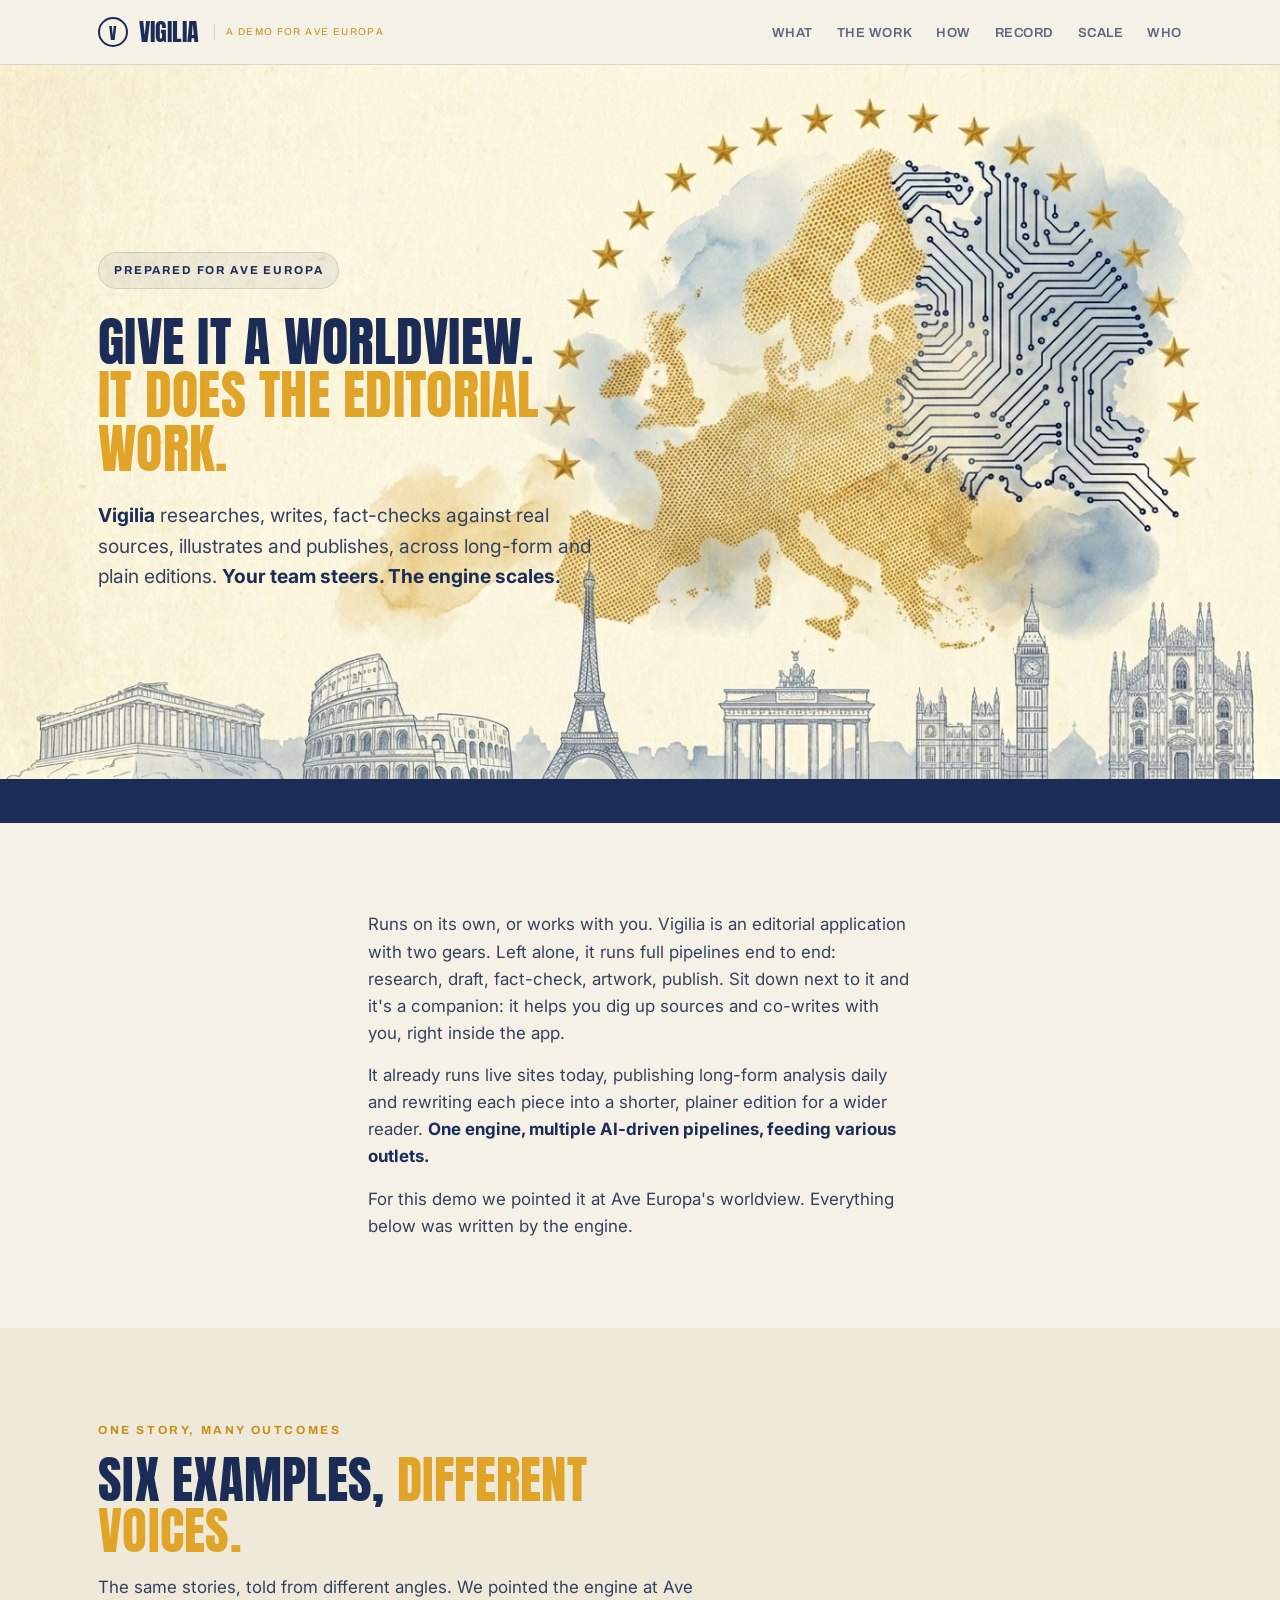
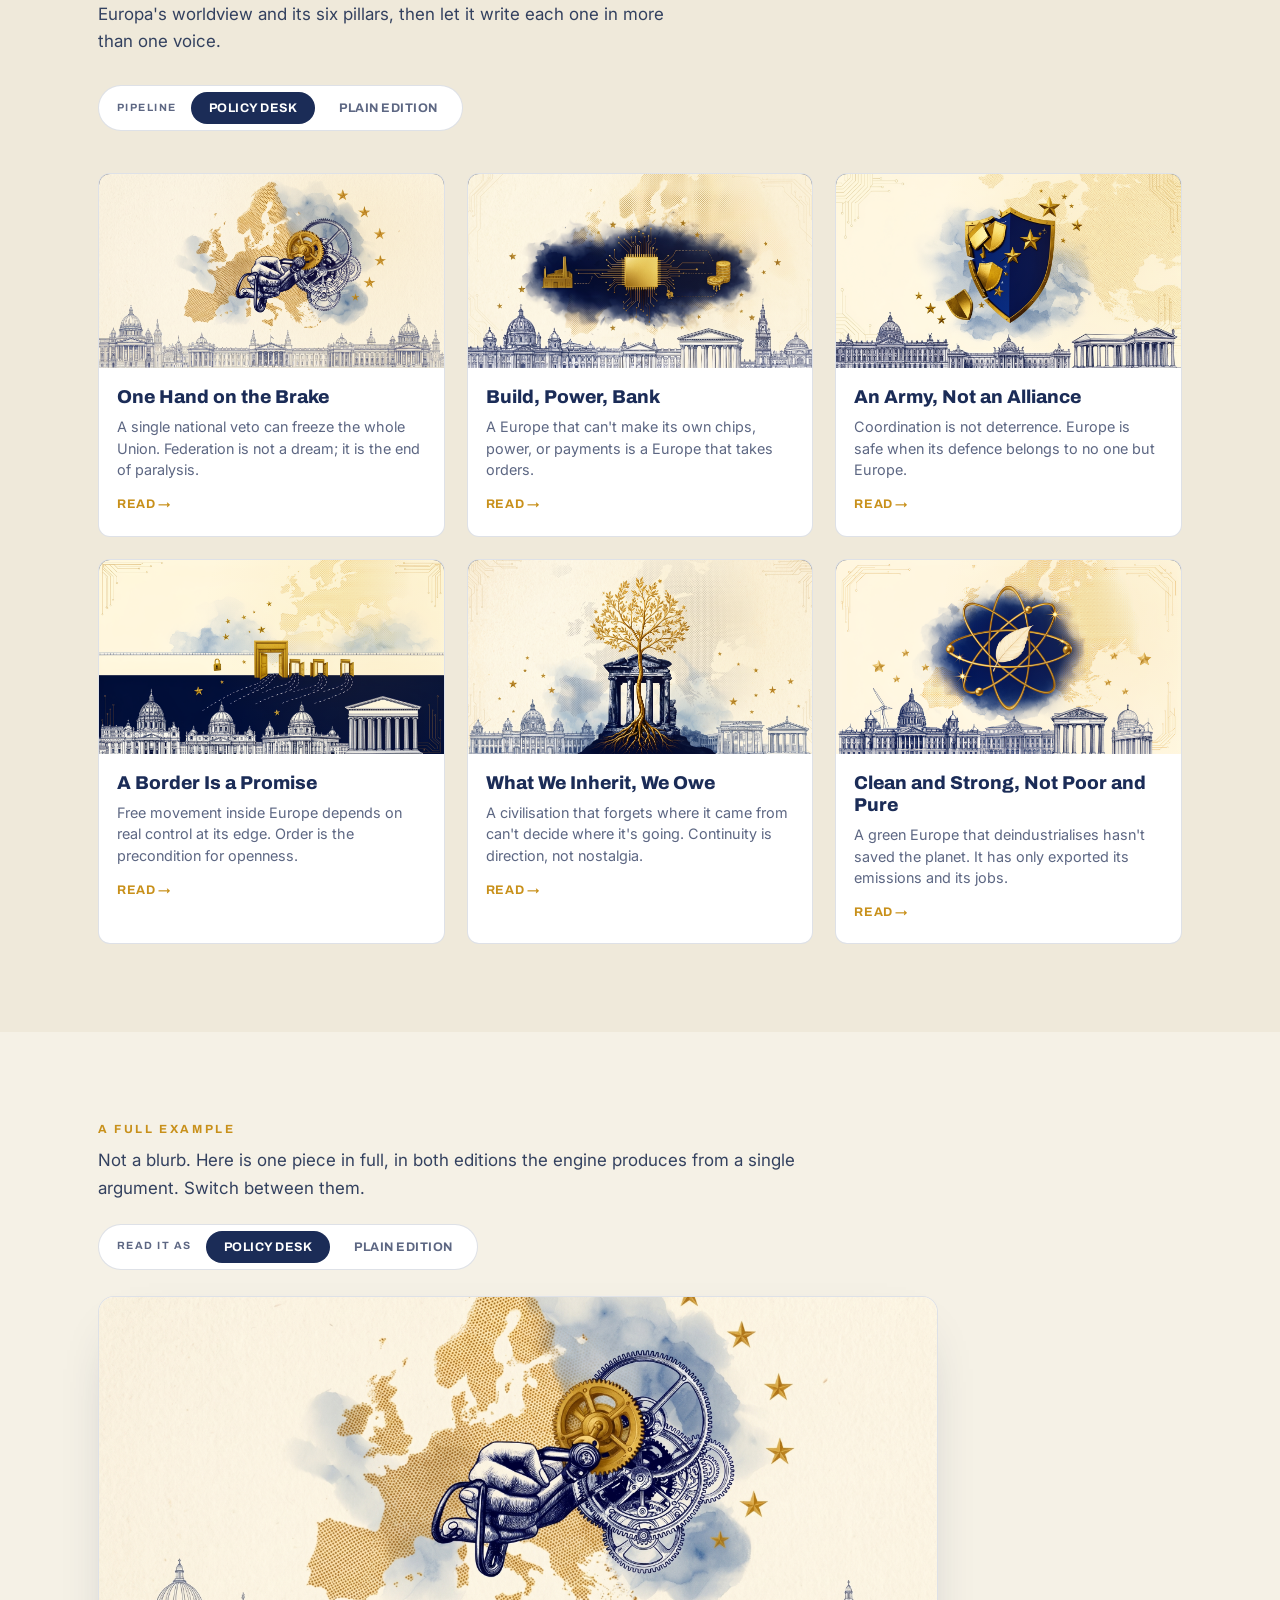
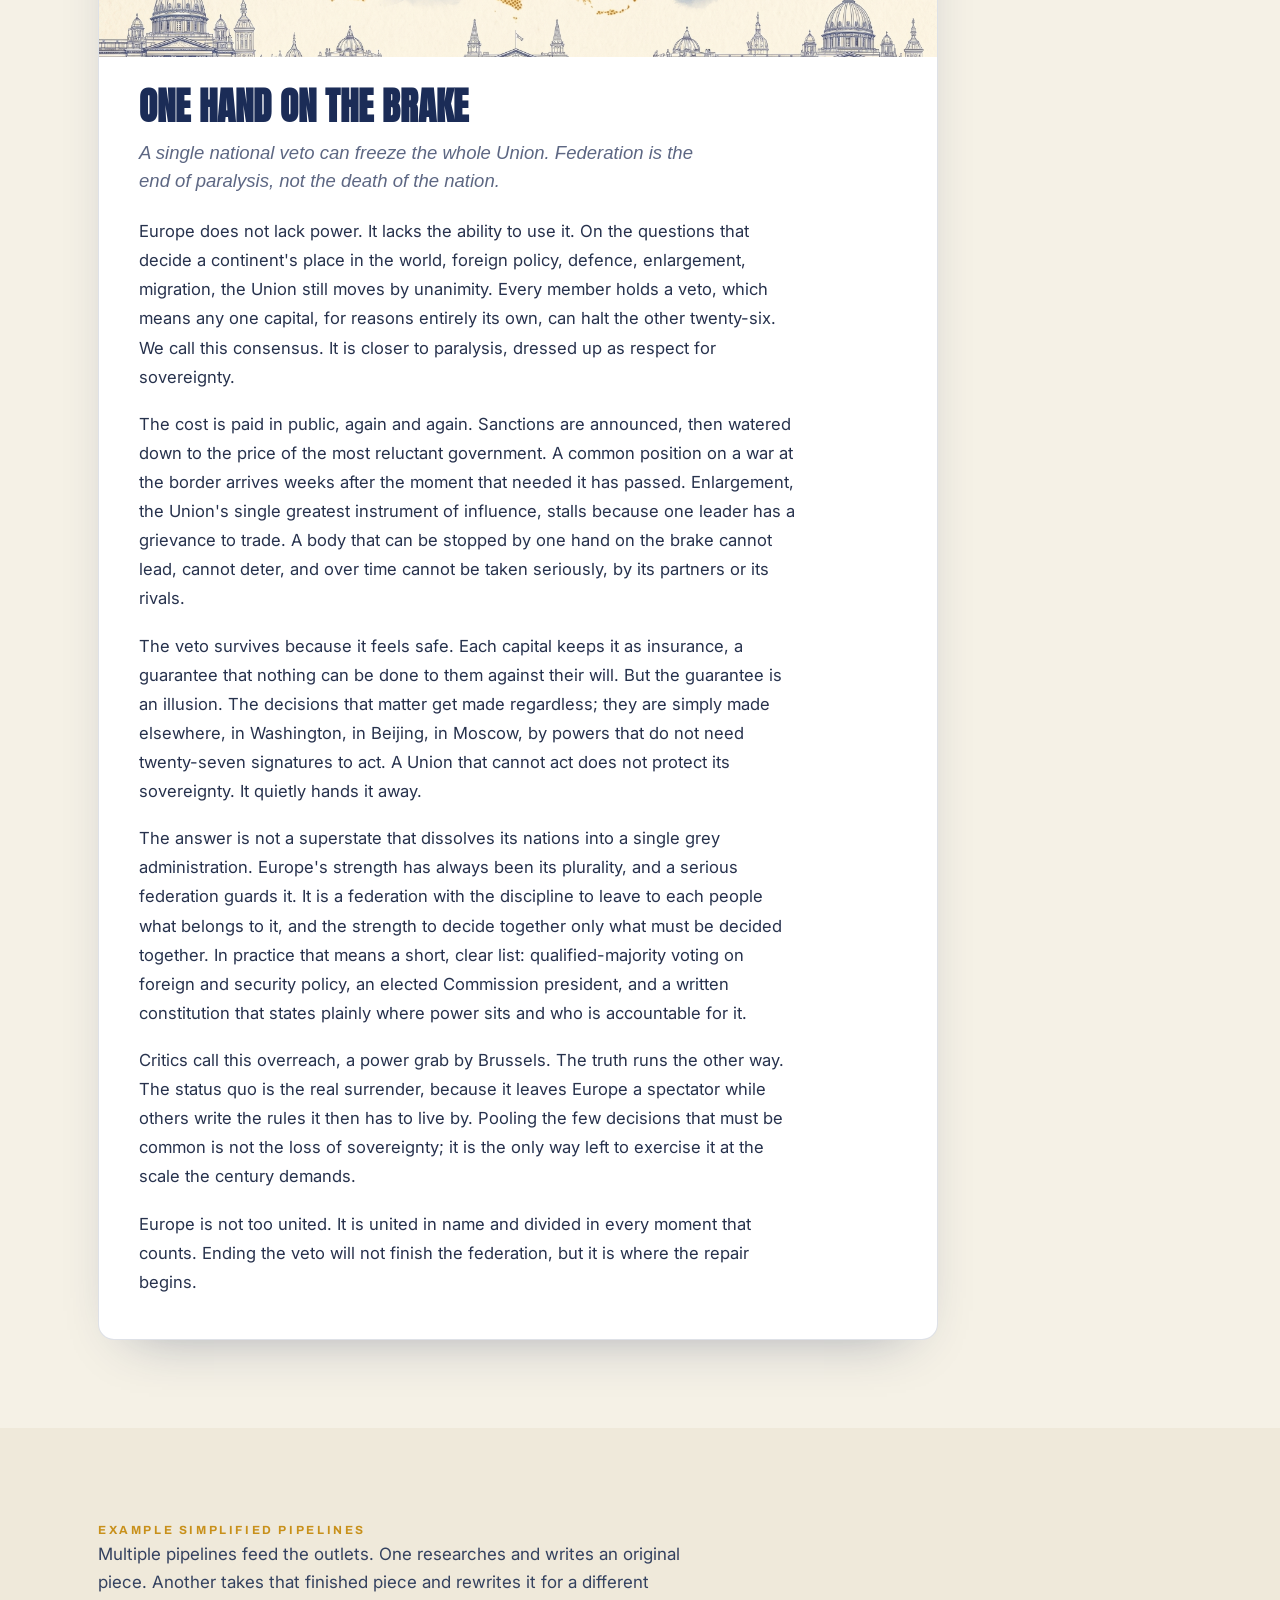
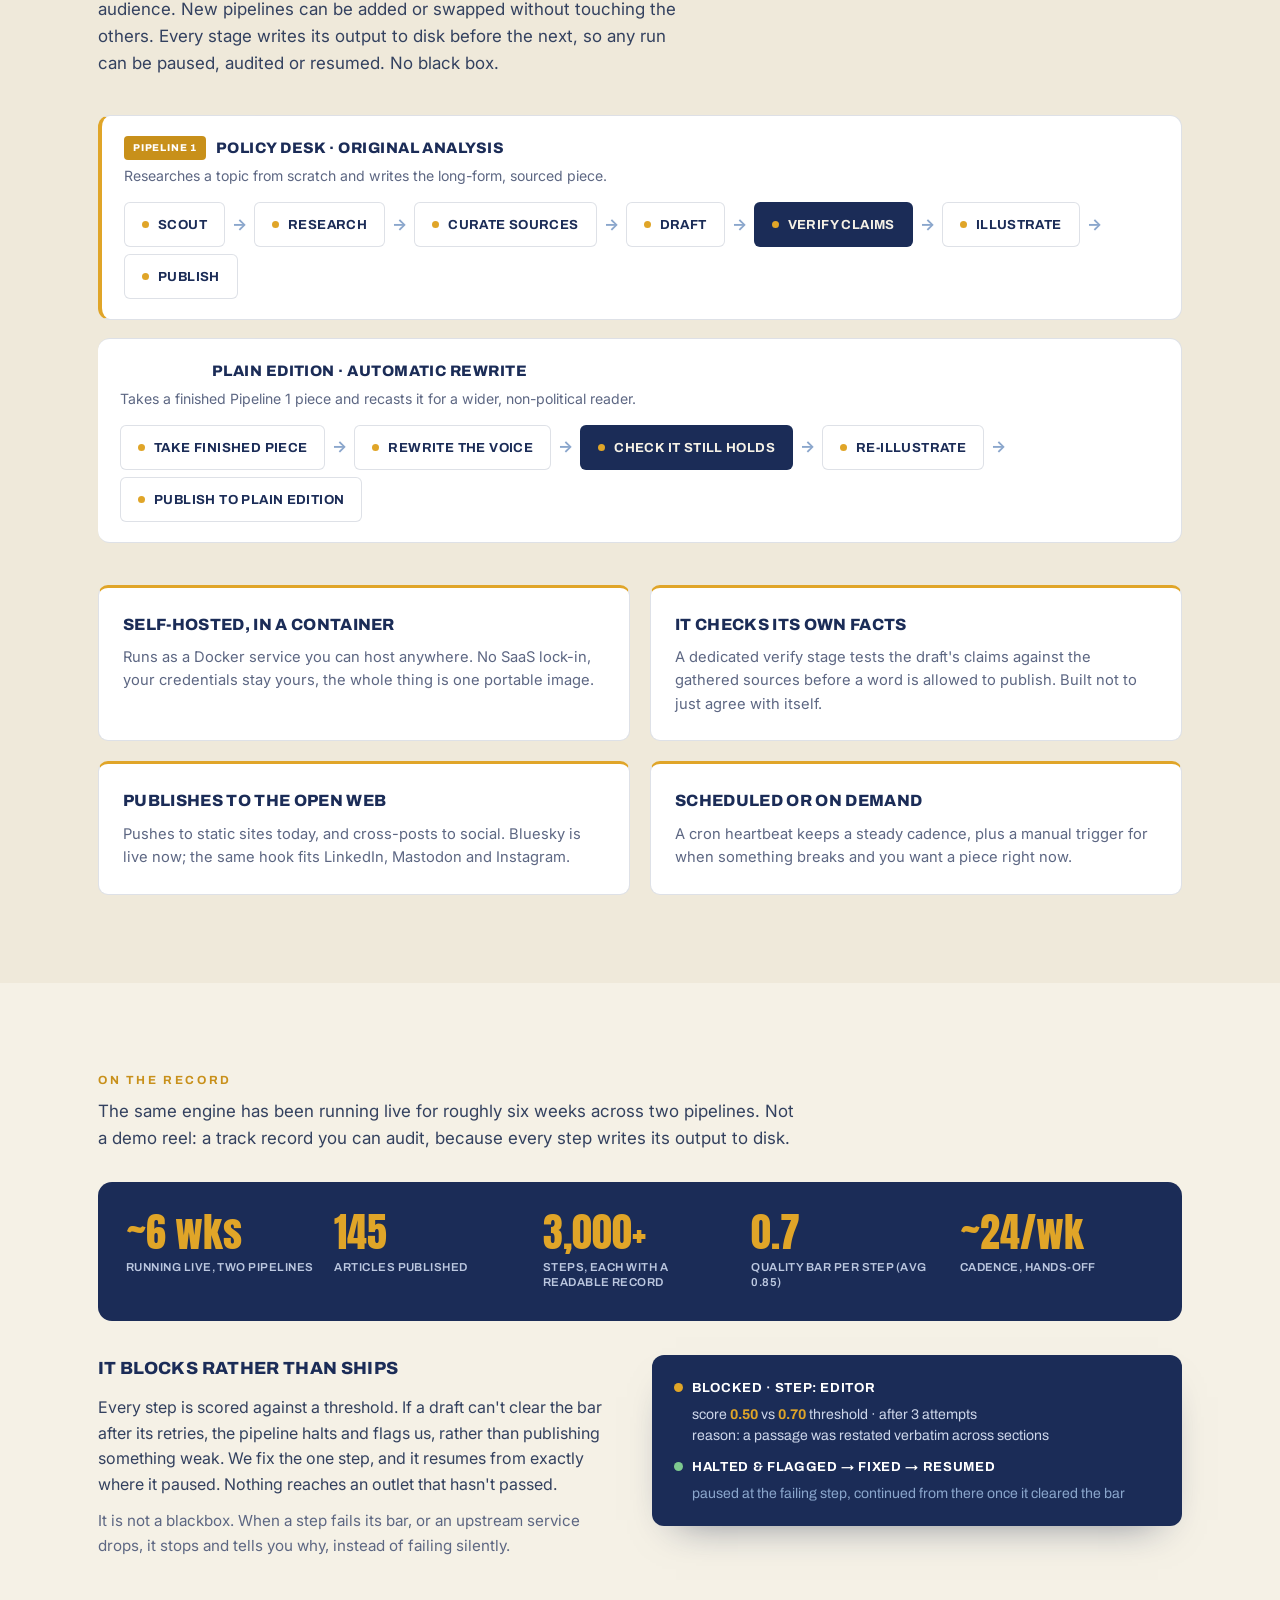
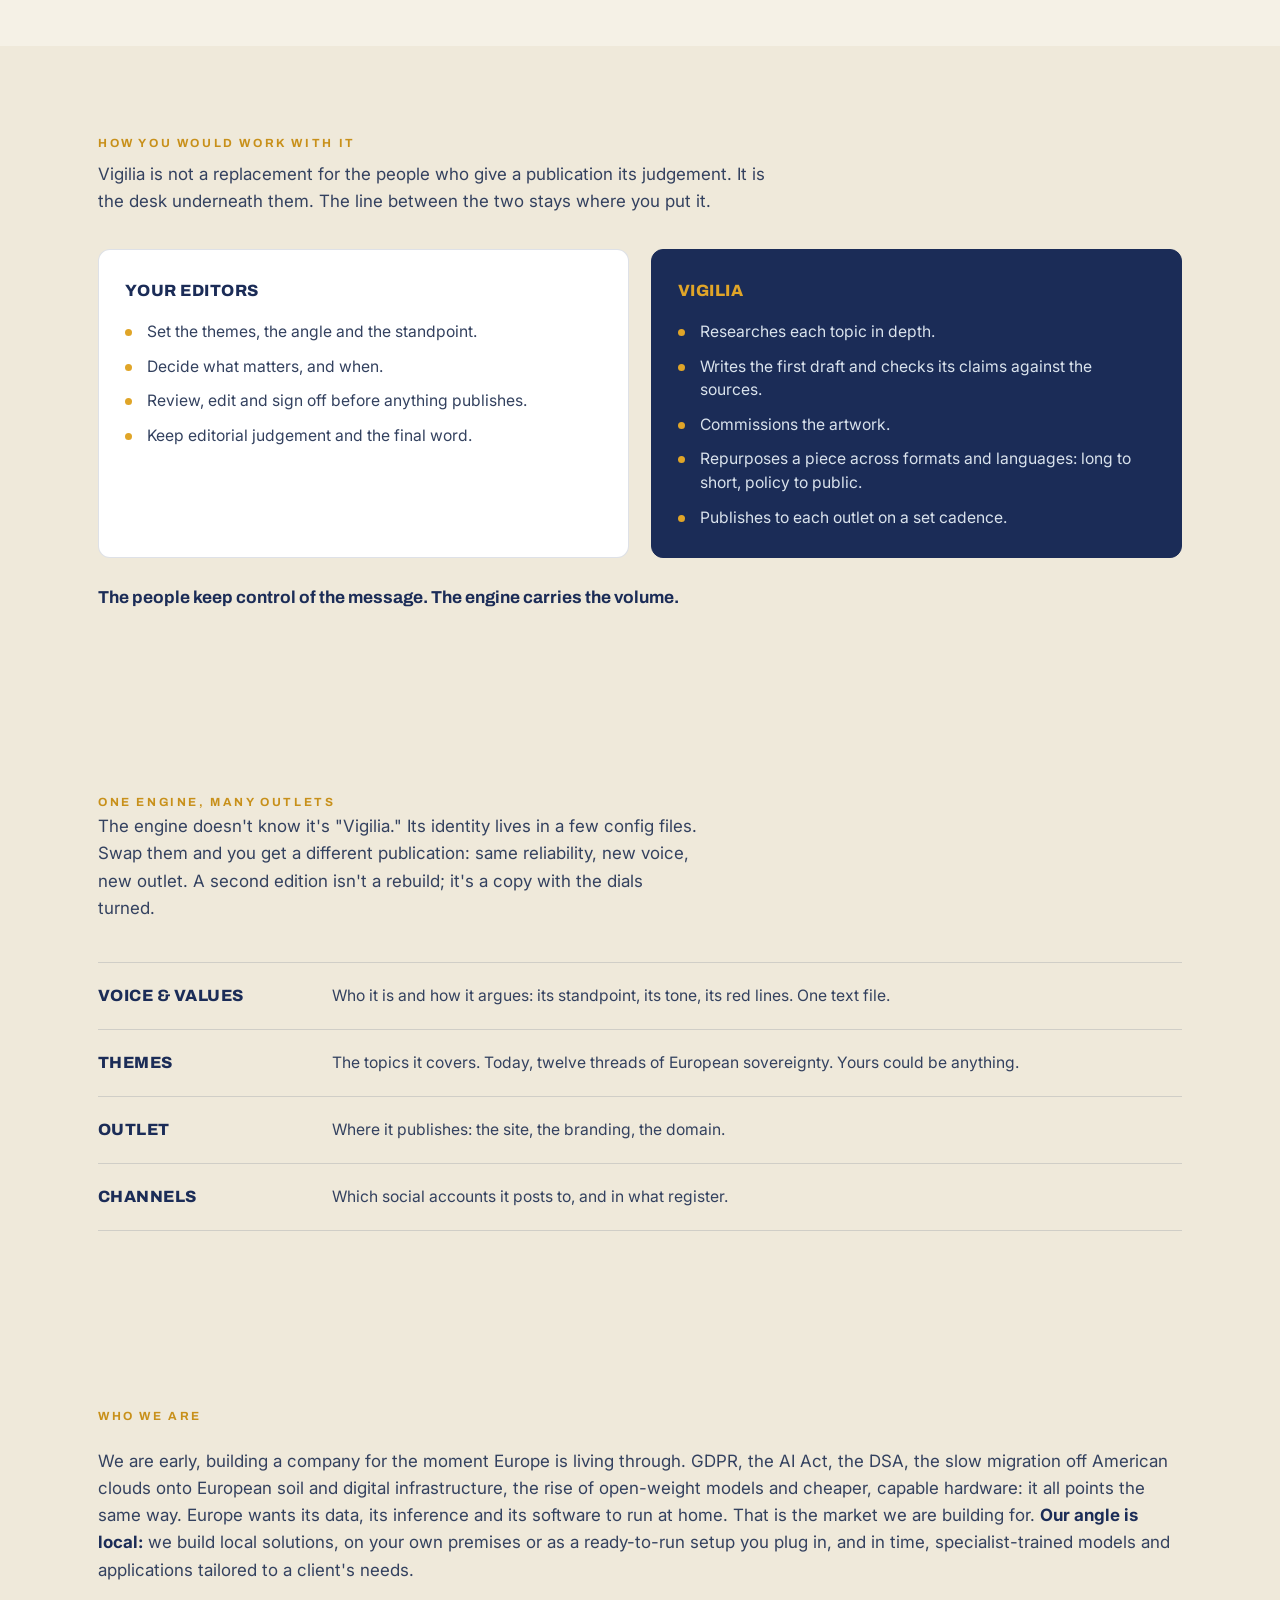
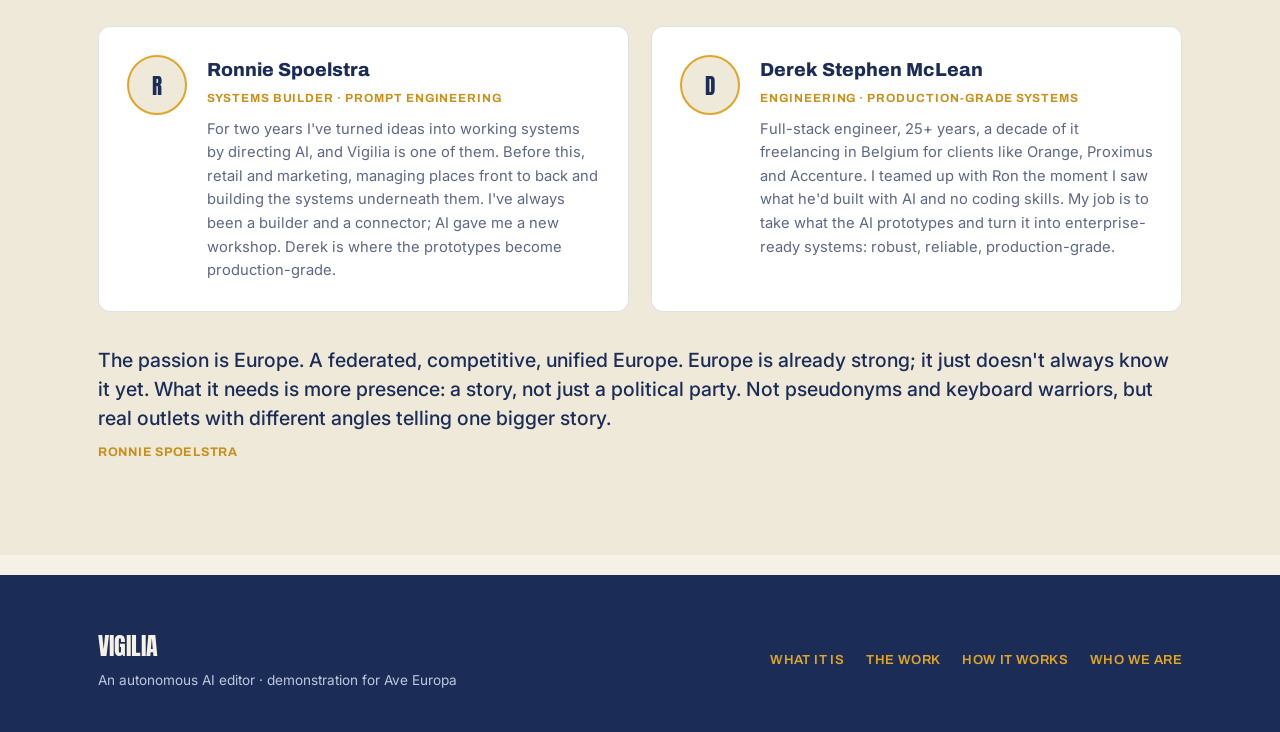
==== commit 5c895fca: "Tidy before review: remove logo card from What-it-is, tighten Ron bio, drop unused images Untracked " ====
--- a/index.html
+++ b/index.html
@@ -325,13 +325,10 @@
 
 <!-- WHAT -->
 <section class="block" id="what">
-  <div class="wrap whatgrid reveal">
-    <div class="whatlogo"><img src="images/avelogo.png" alt="Ave Europa: one, indivisible, undefeated"></div>
-    <div class="lead">
-      <p>Runs on its own, or works with you. Vigilia is an editorial application with two gears. Left alone, it runs full pipelines end to end: research, draft, fact-check, artwork, publish. Sit down next to it and it's a companion: it helps you dig up sources and co-writes with you, right inside the app.</p>
-      <p>It already runs live sites today, publishing long-form analysis daily and rewriting each piece into a shorter, plainer edition for a wider reader. <b>One engine, multiple AI-driven pipelines, feeding various outlets.</b></p>
-      <p>For this demo we pointed it at Ave Europa's worldview. Everything below was written by the engine.</p>
-    </div>
+  <div class="wrap lead reveal">
+    <p>Runs on its own, or works with you. Vigilia is an editorial application with two gears. Left alone, it runs full pipelines end to end: research, draft, fact-check, artwork, publish. Sit down next to it and it's a companion: it helps you dig up sources and co-writes with you, right inside the app.</p>
+    <p>It already runs live sites today, publishing long-form analysis daily and rewriting each piece into a shorter, plainer edition for a wider reader. <b>One engine, multiple AI-driven pipelines, feeding various outlets.</b></p>
+    <p>For this demo we pointed it at Ave Europa's worldview. Everything below was written by the engine.</p>
   </div>
 </section>
 
@@ -581,8 +578,8 @@
         <div class="av">R</div>
         <div>
           <h4>Ronnie Spoelstra</h4>
-          <div class="role">Systems builder · self-taught with AI</div>
-          <p>I don't come from code and I'm not a writer. I build. For two years I've been turning ideas into working systems by directing AI, and Vigilia is a result: I designed and built the whole engine myself. Before this it was hospitality and retail, running bars and shops front to back, managing people and building the systems underneath them or for them. I've always been a builder and a connector; AI just gave me a bigger workshop. Derek is where my prototypes become production-grade, in a team.</p>
+          <div class="role">Systems builder · prompt engineering</div>
+          <p>For two years I've turned ideas into working systems by directing AI, and Vigilia is one of them. Before this, retail and marketing, managing places front to back and building the systems underneath them. I've always been a builder and a connector; AI gave me a new workshop. Derek is where the prototypes become production-grade.</p>
         </div>
       </div>
       <div class="member reveal">
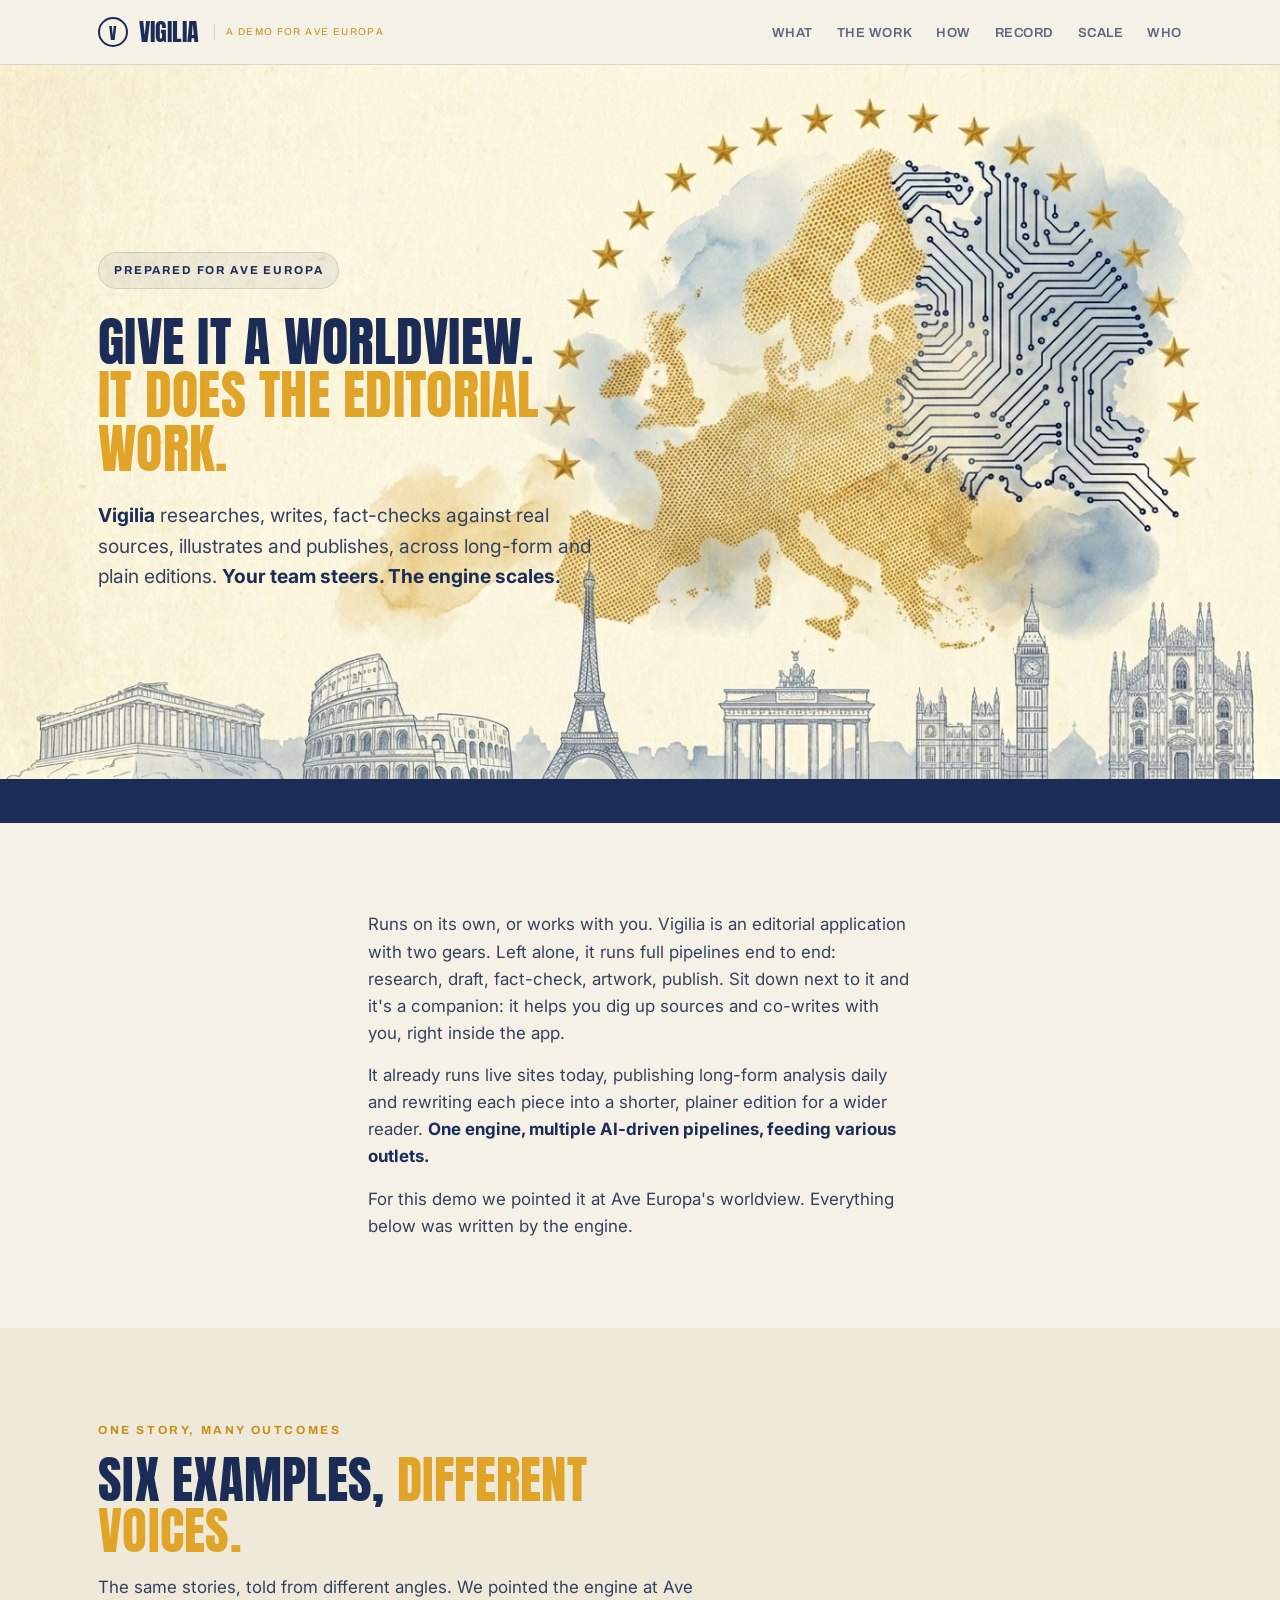
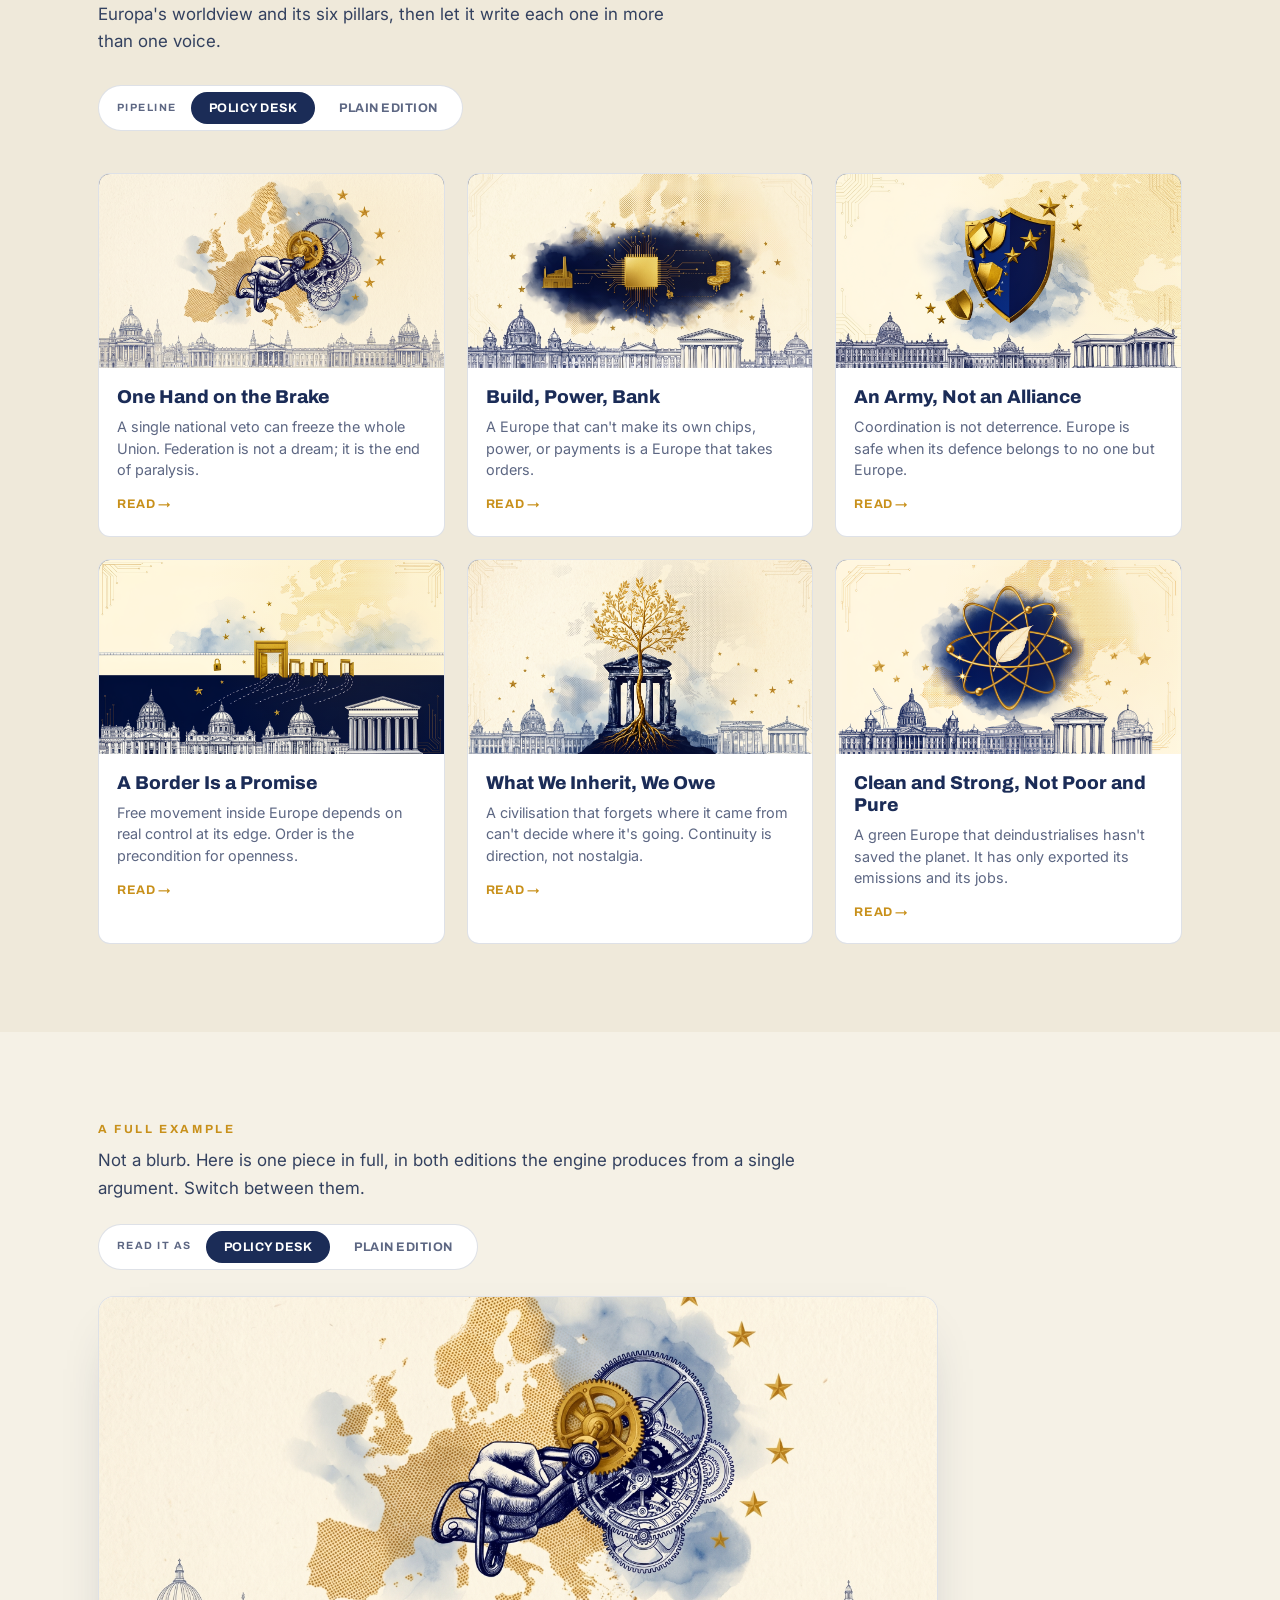
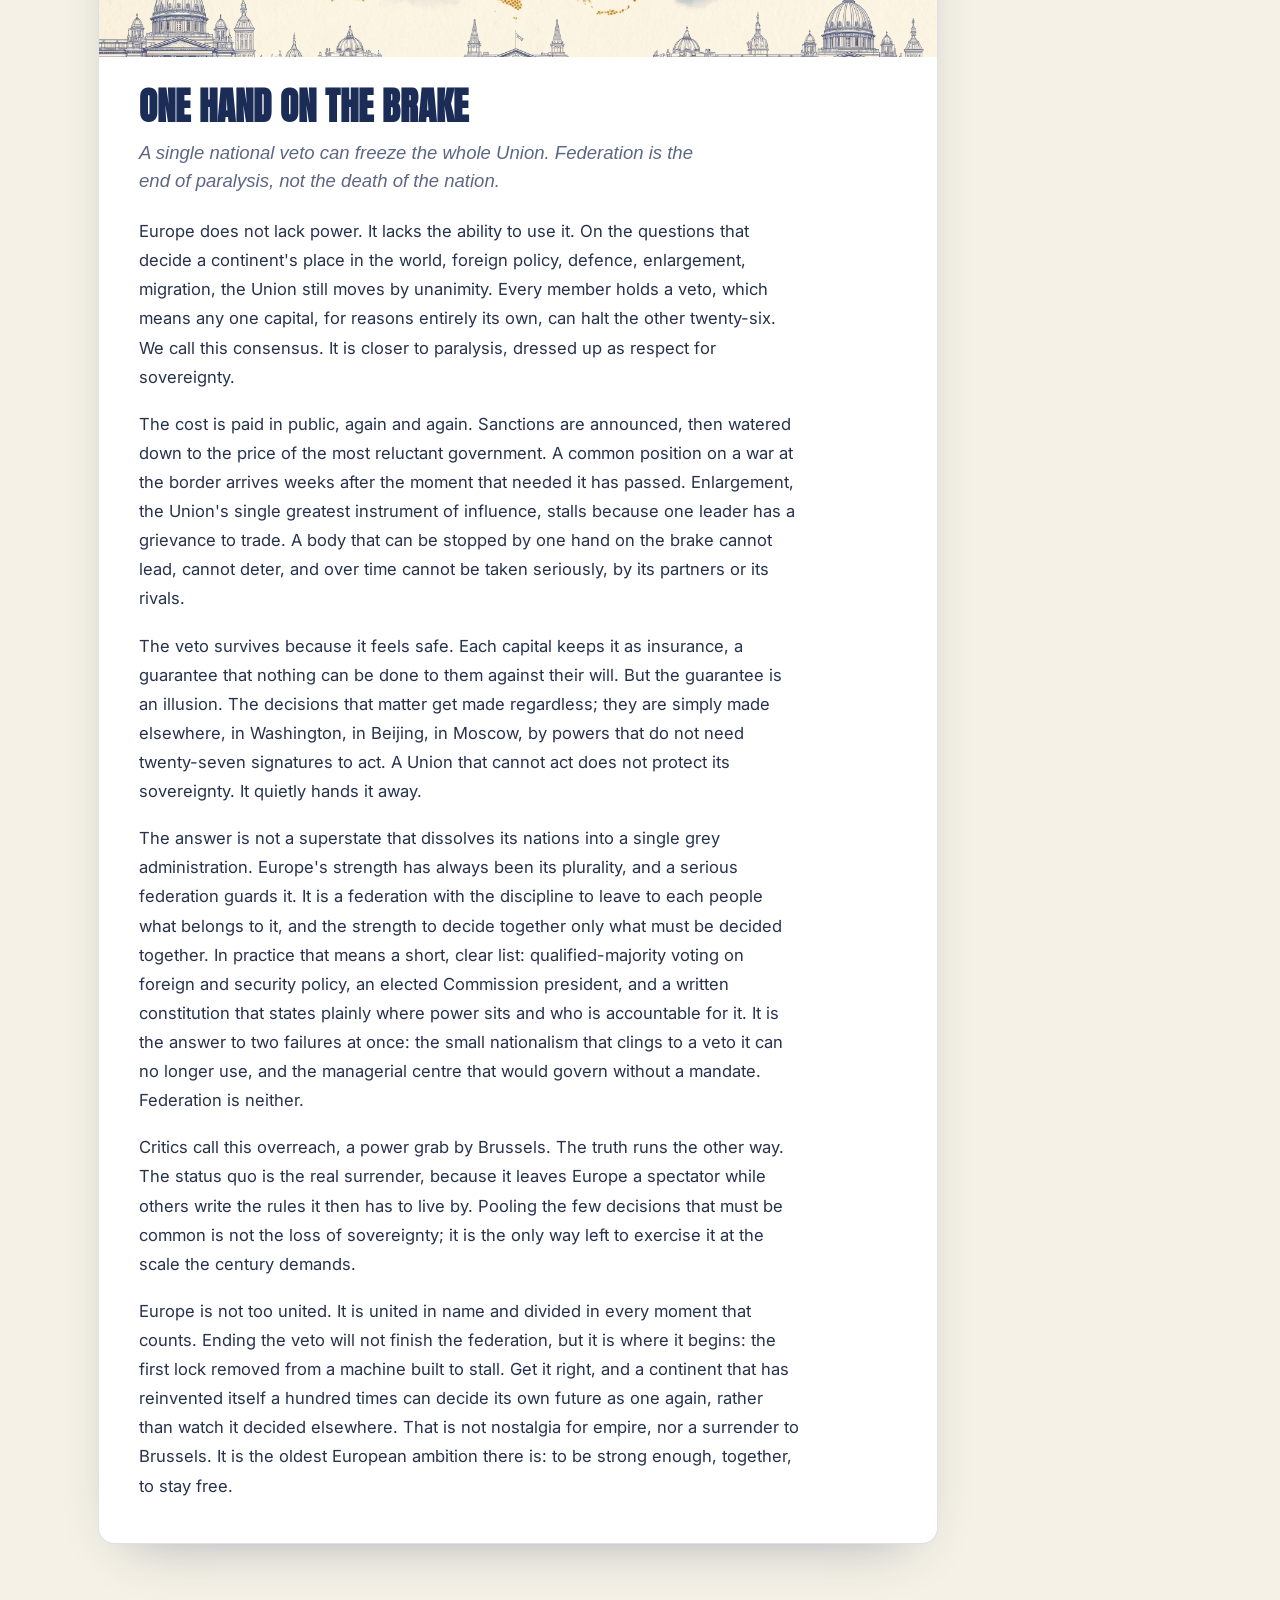
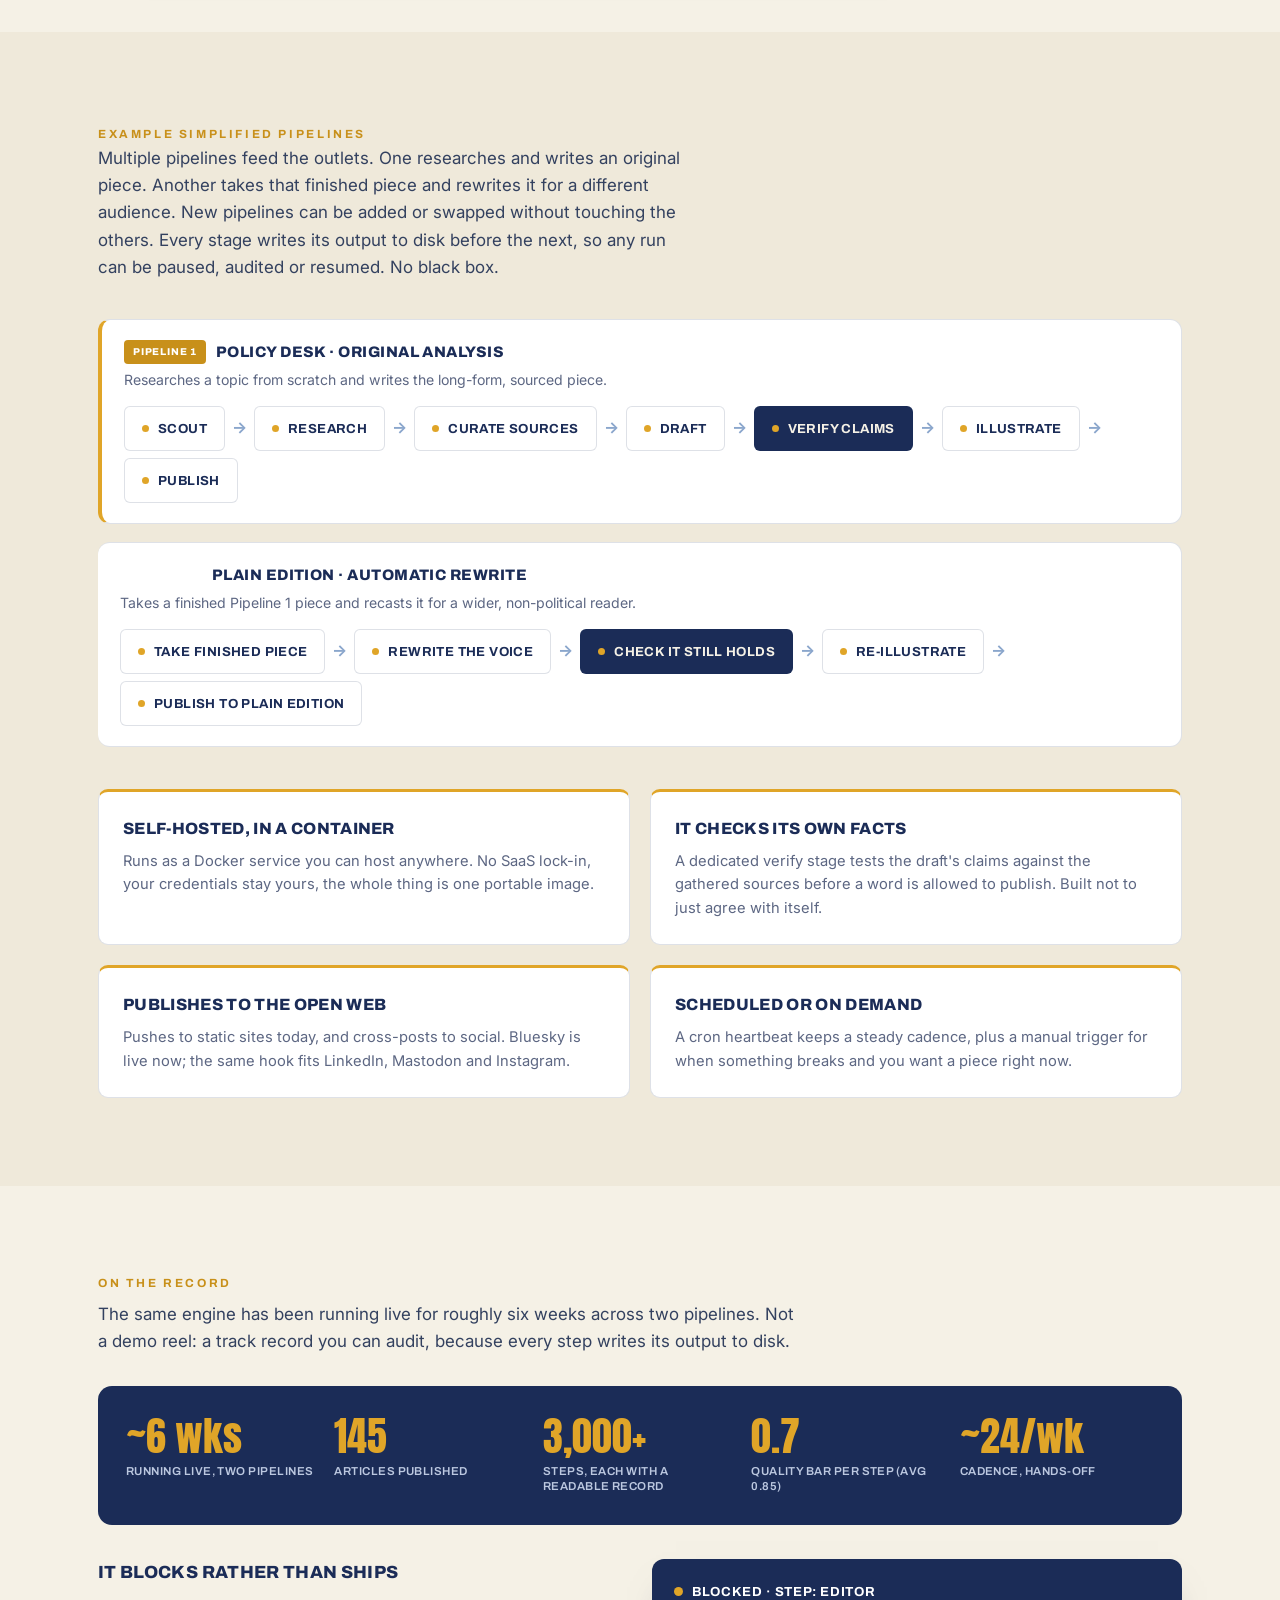
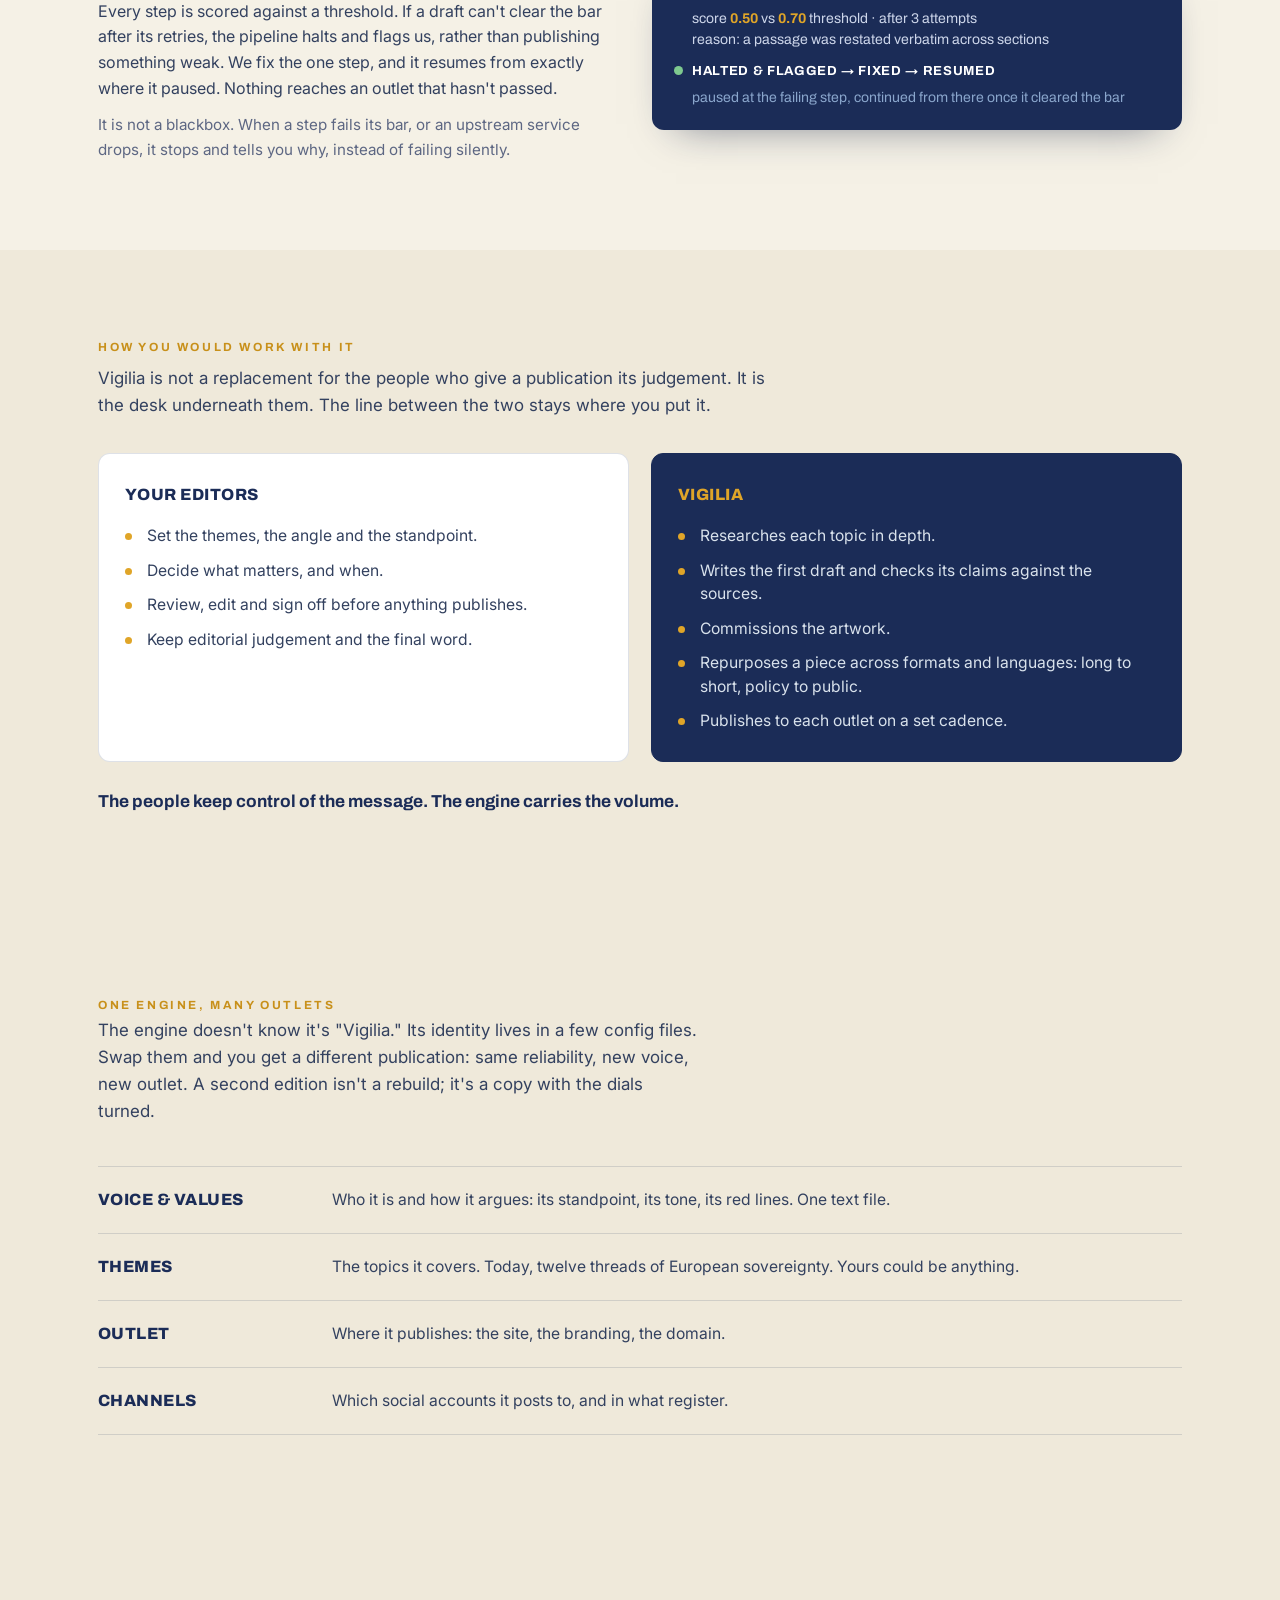
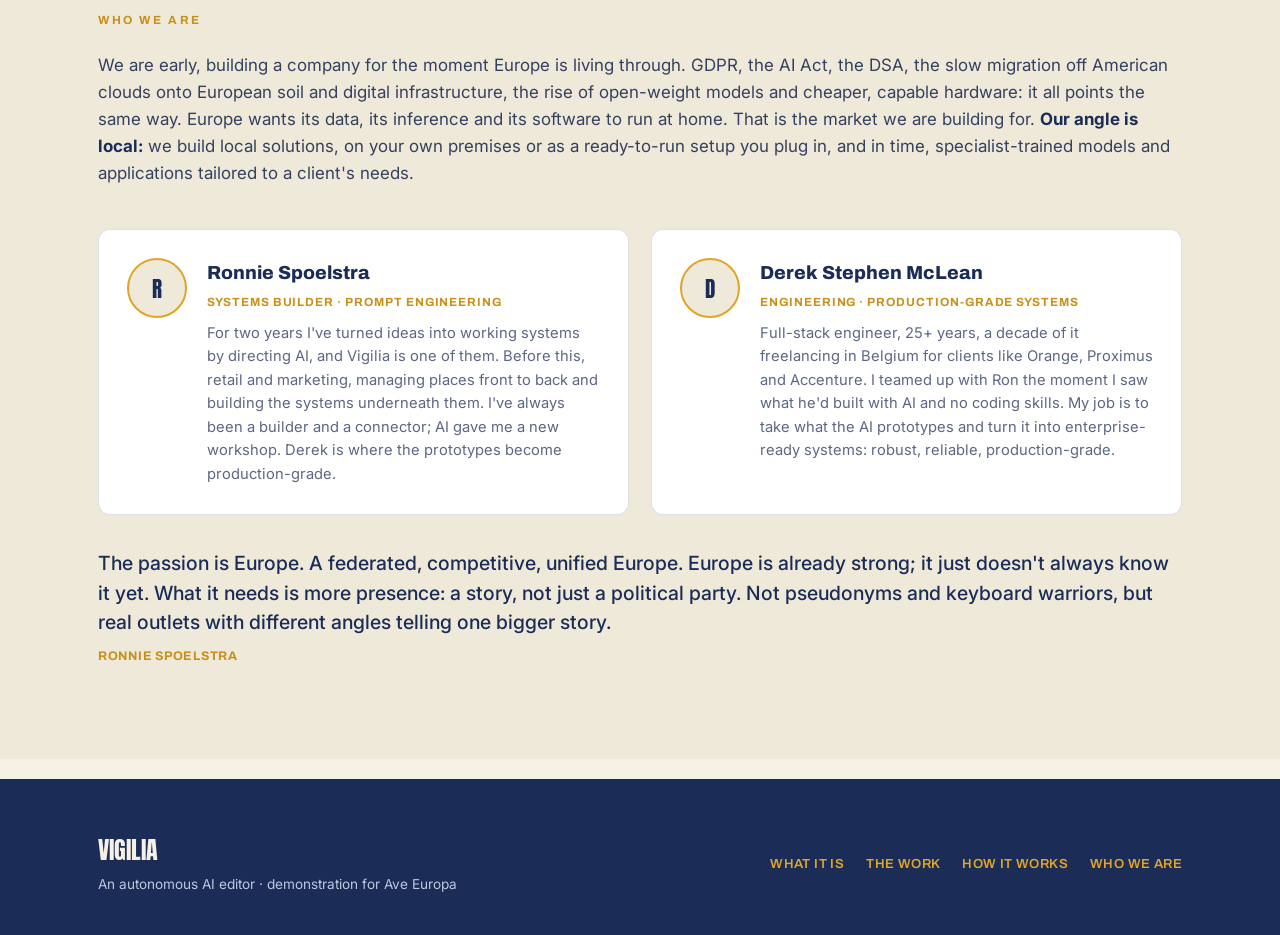
==== commit 06c0a873: "Sharpen flagship example: both-sides contrast + optimistic federation close Applied to the article p" ====
--- a/index.html
+++ b/index.html
@@ -424,9 +424,9 @@
             <p>Europe does not lack power. It lacks the ability to use it. On the questions that decide a continent's place in the world, foreign policy, defence, enlargement, migration, the Union still moves by unanimity. Every member holds a veto, which means any one capital, for reasons entirely its own, can halt the other twenty-six. We call this consensus. It is closer to paralysis, dressed up as respect for sovereignty.</p>
             <p>The cost is paid in public, again and again. Sanctions are announced, then watered down to the price of the most reluctant government. A common position on a war at the border arrives weeks after the moment that needed it has passed. Enlargement, the Union's single greatest instrument of influence, stalls because one leader has a grievance to trade. A body that can be stopped by one hand on the brake cannot lead, cannot deter, and over time cannot be taken seriously, by its partners or its rivals.</p>
             <p>The veto survives because it feels safe. Each capital keeps it as insurance, a guarantee that nothing can be done to them against their will. But the guarantee is an illusion. The decisions that matter get made regardless; they are simply made elsewhere, in Washington, in Beijing, in Moscow, by powers that do not need twenty-seven signatures to act. A Union that cannot act does not protect its sovereignty. It quietly hands it away.</p>
-            <p>The answer is not a superstate that dissolves its nations into a single grey administration. Europe's strength has always been its plurality, and a serious federation guards it. It is a federation with the discipline to leave to each people what belongs to it, and the strength to decide together only what must be decided together. In practice that means a short, clear list: qualified-majority voting on foreign and security policy, an elected Commission president, and a written constitution that states plainly where power sits and who is accountable for it.</p>
+            <p>The answer is not a superstate that dissolves its nations into a single grey administration. Europe's strength has always been its plurality, and a serious federation guards it. It is a federation with the discipline to leave to each people what belongs to it, and the strength to decide together only what must be decided together. In practice that means a short, clear list: qualified-majority voting on foreign and security policy, an elected Commission president, and a written constitution that states plainly where power sits and who is accountable for it. It is the answer to two failures at once: the small nationalism that clings to a veto it can no longer use, and the managerial centre that would govern without a mandate. Federation is neither.</p>
             <p>Critics call this overreach, a power grab by Brussels. The truth runs the other way. The status quo is the real surrender, because it leaves Europe a spectator while others write the rules it then has to live by. Pooling the few decisions that must be common is not the loss of sovereignty; it is the only way left to exercise it at the scale the century demands.</p>
-            <p>Europe is not too united. It is united in name and divided in every moment that counts. Ending the veto will not finish the federation, but it is where the repair begins.</p>
+            <p>Europe is not too united. It is united in name and divided in every moment that counts. Ending the veto will not finish the federation, but it is where it begins: the first lock removed from a machine built to stall. Get it right, and a continent that has reinvented itself a hundred times can decide its own future as one again, rather than watch it decided elsewhere. That is not nostalgia for empire, nor a surrender to Brussels. It is the oldest European ambition there is: to be strong enough, together, to stay free.</p>
           </div>
         </div>
       </div>
